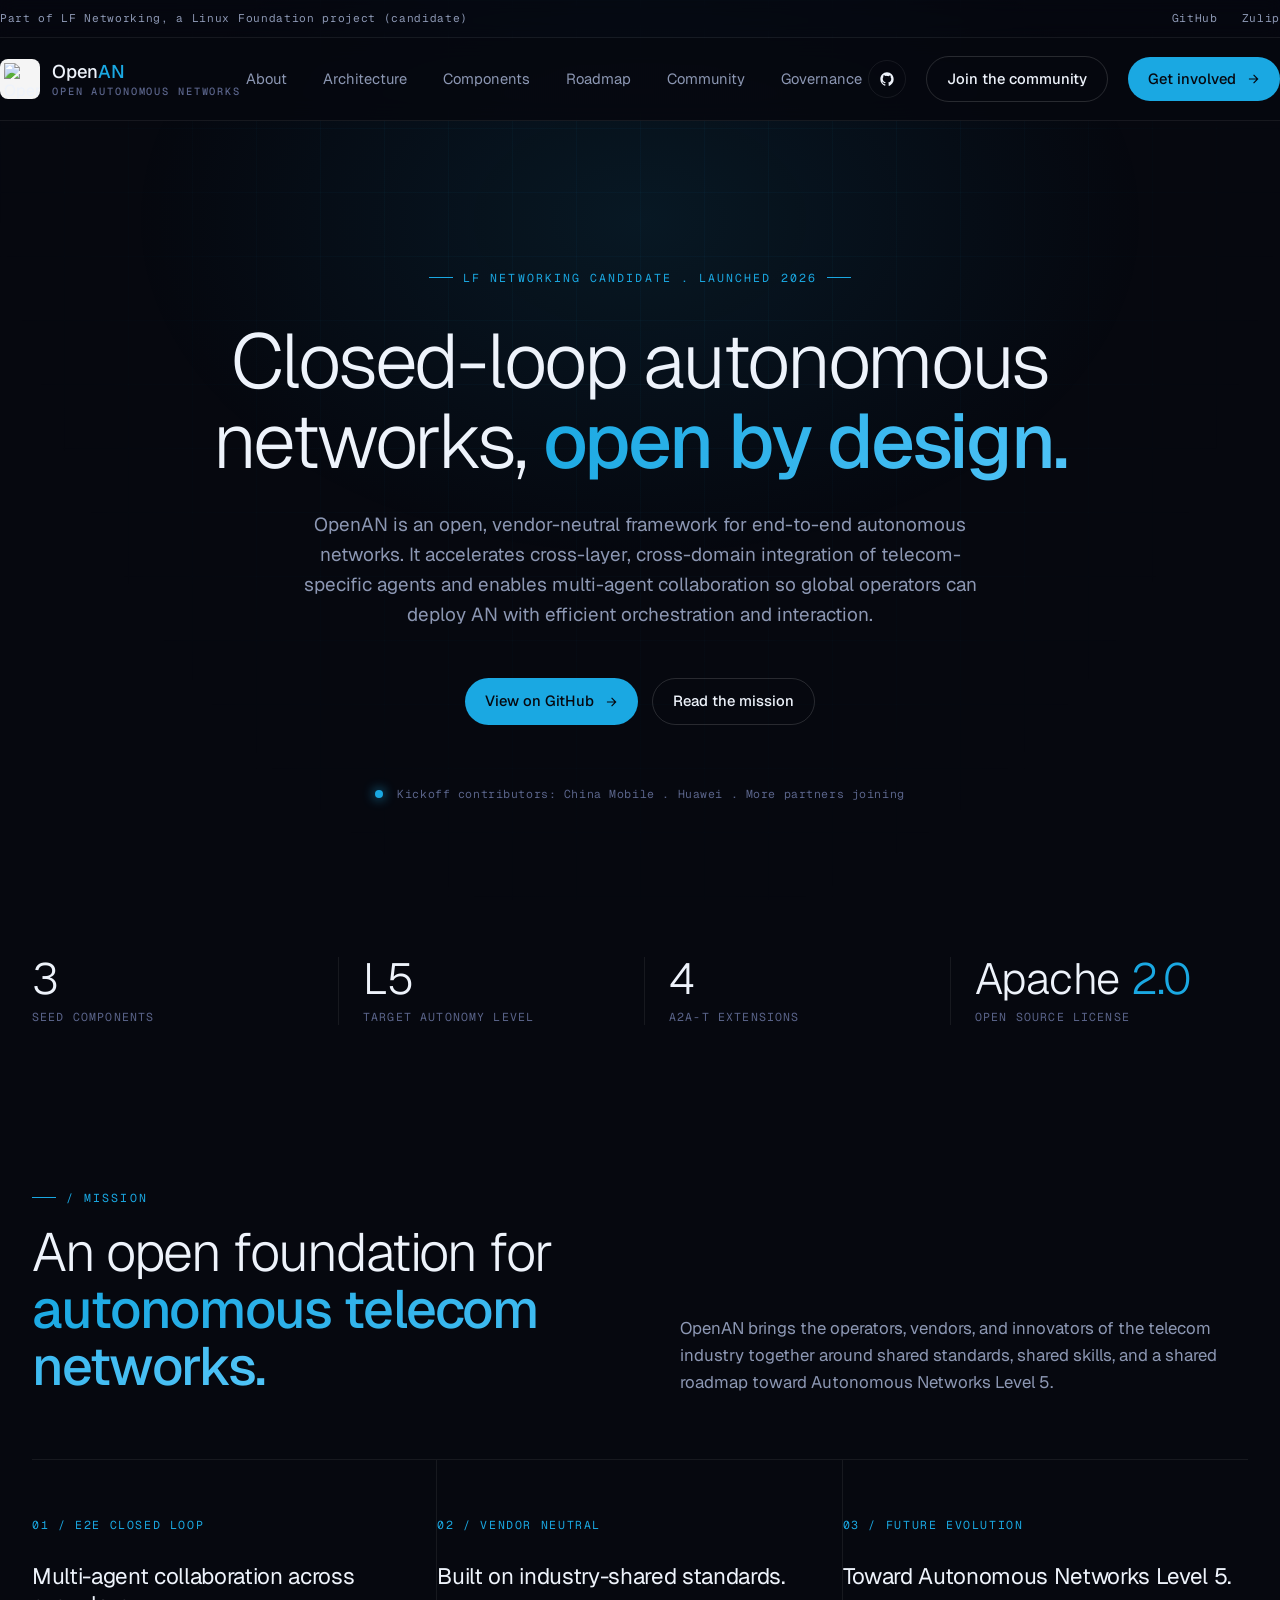
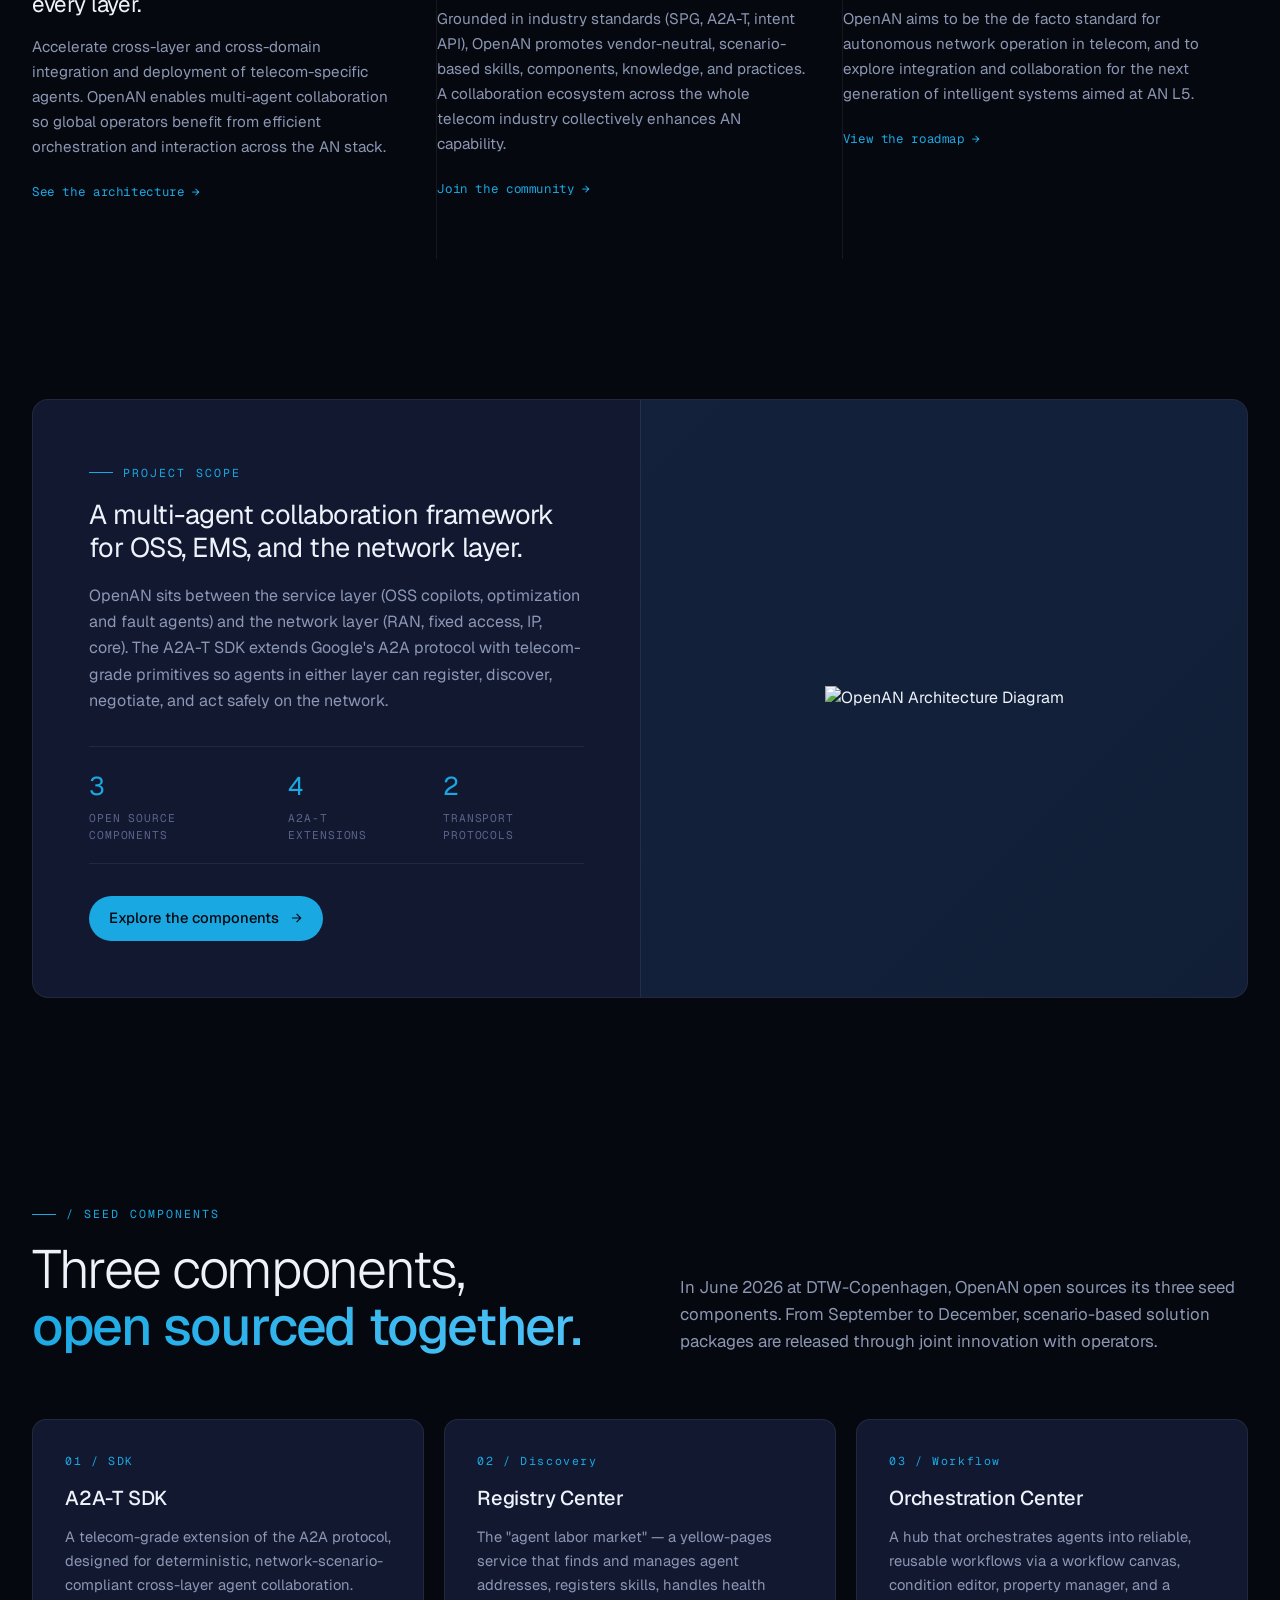
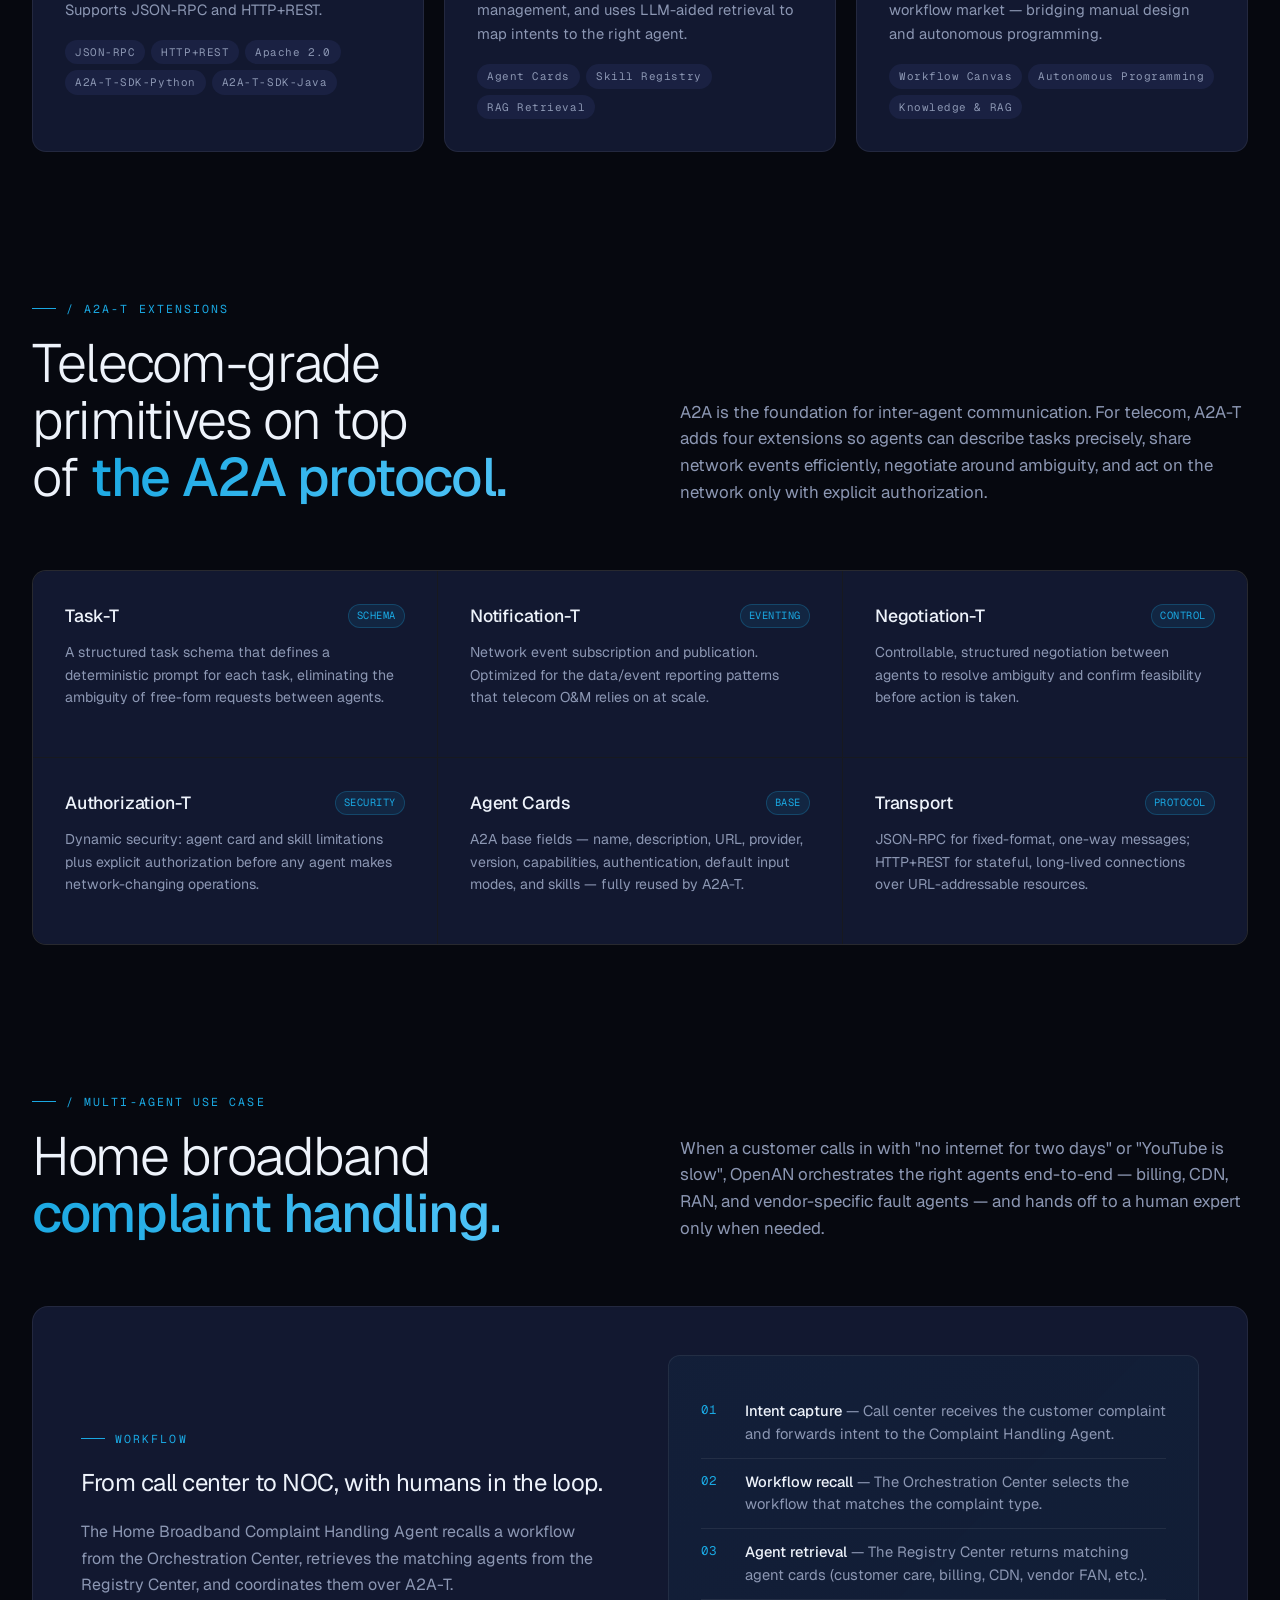
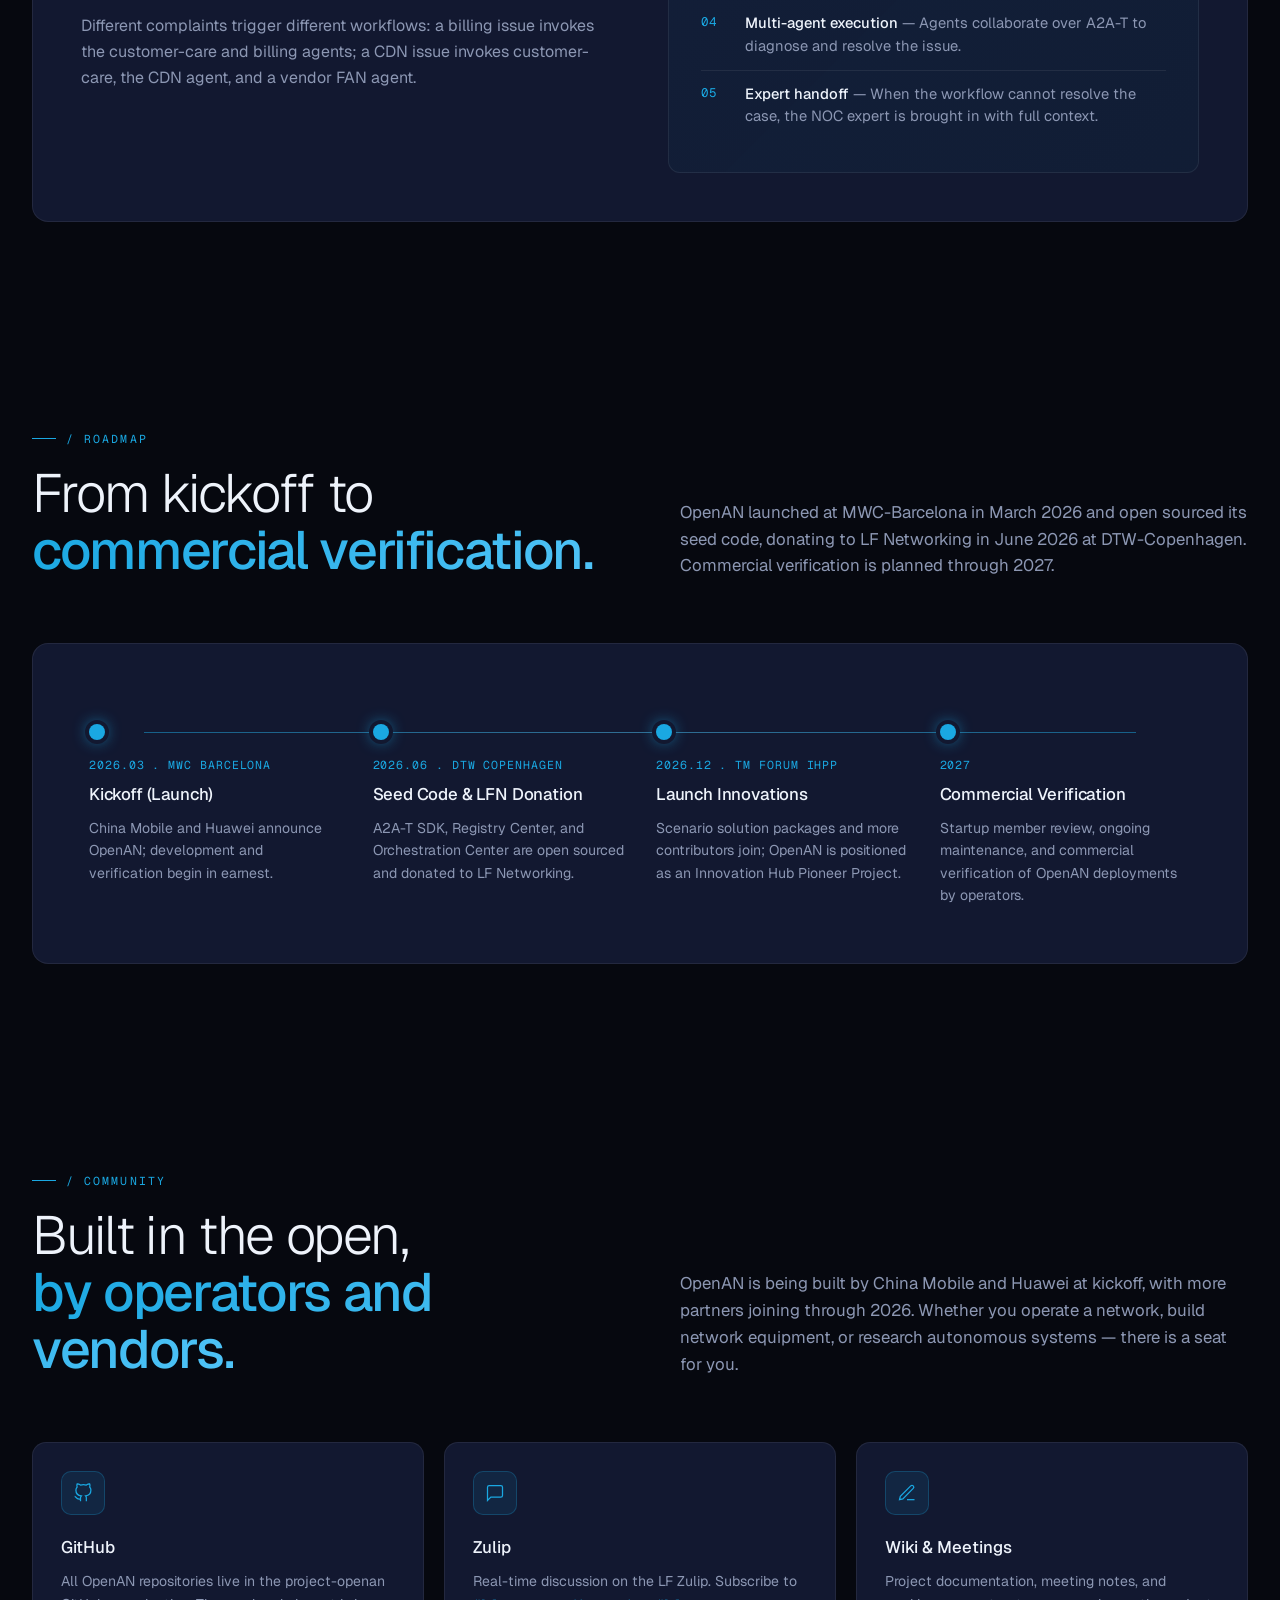
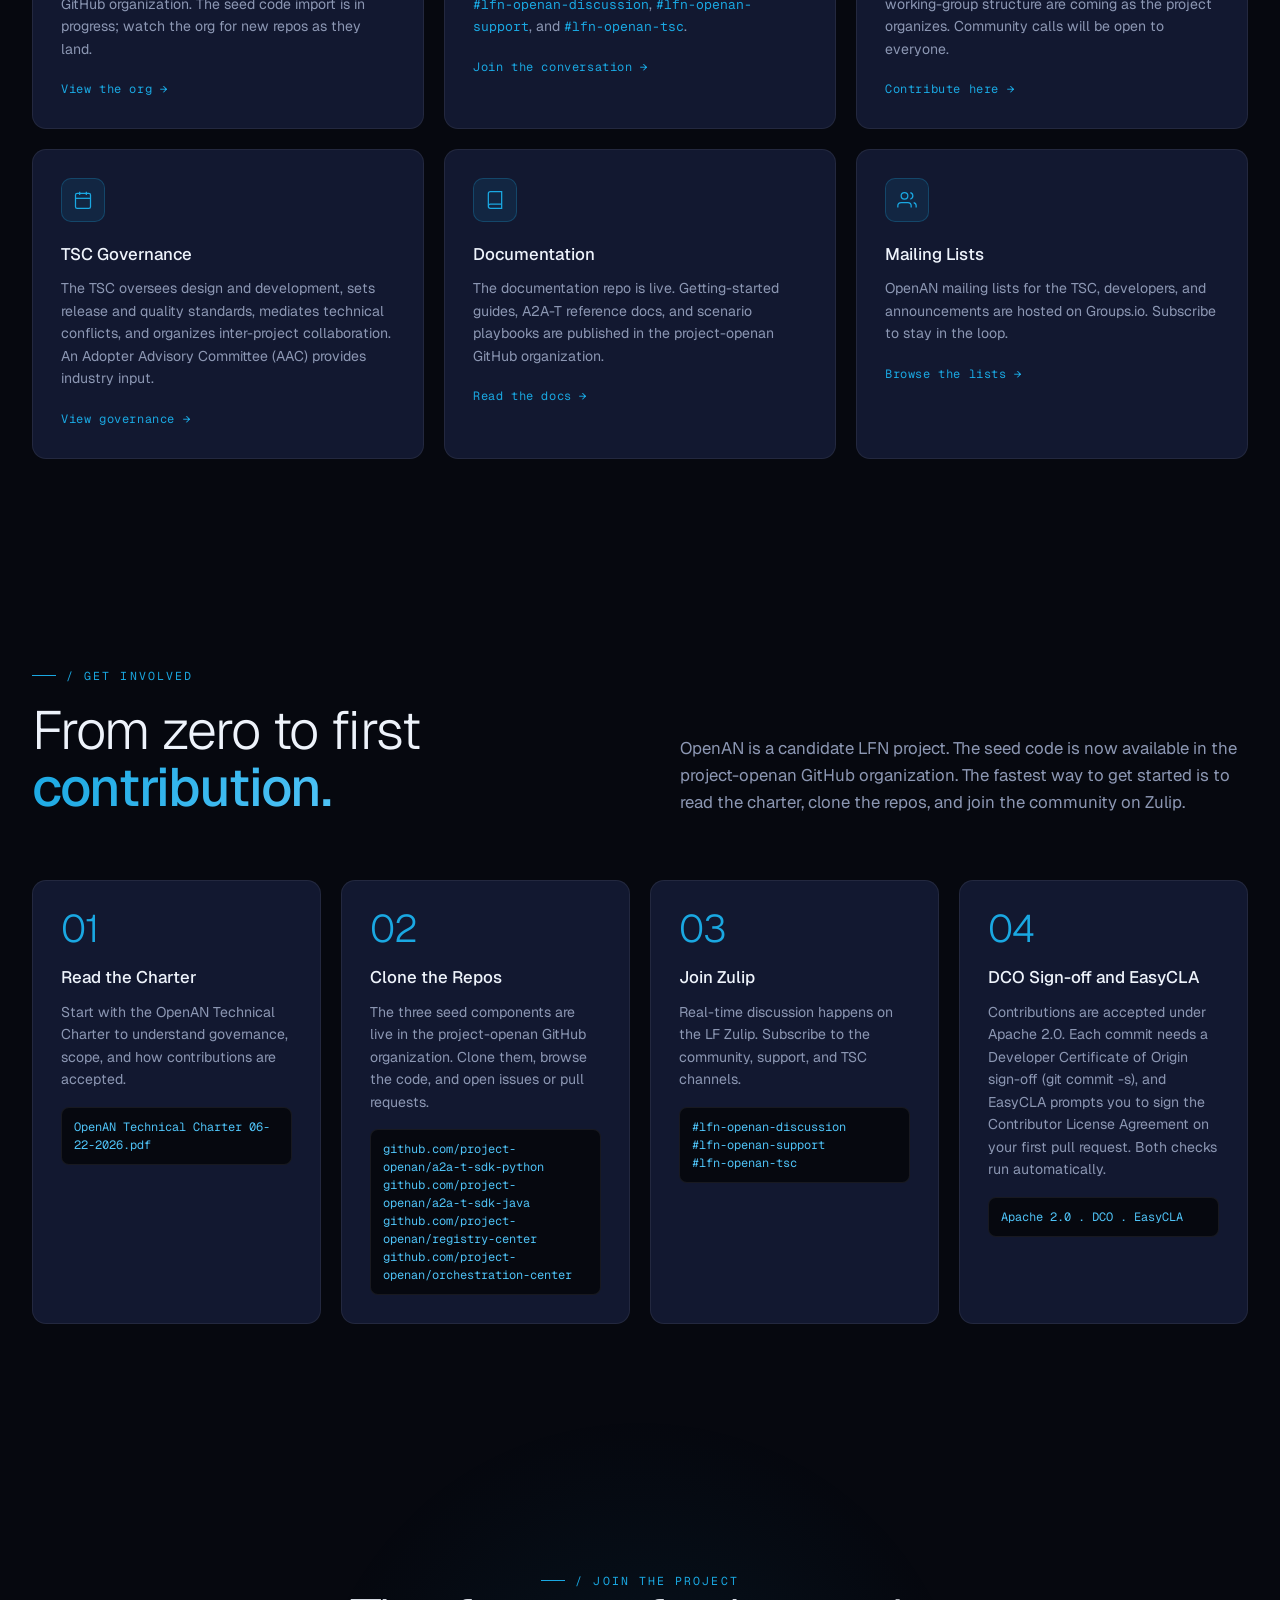
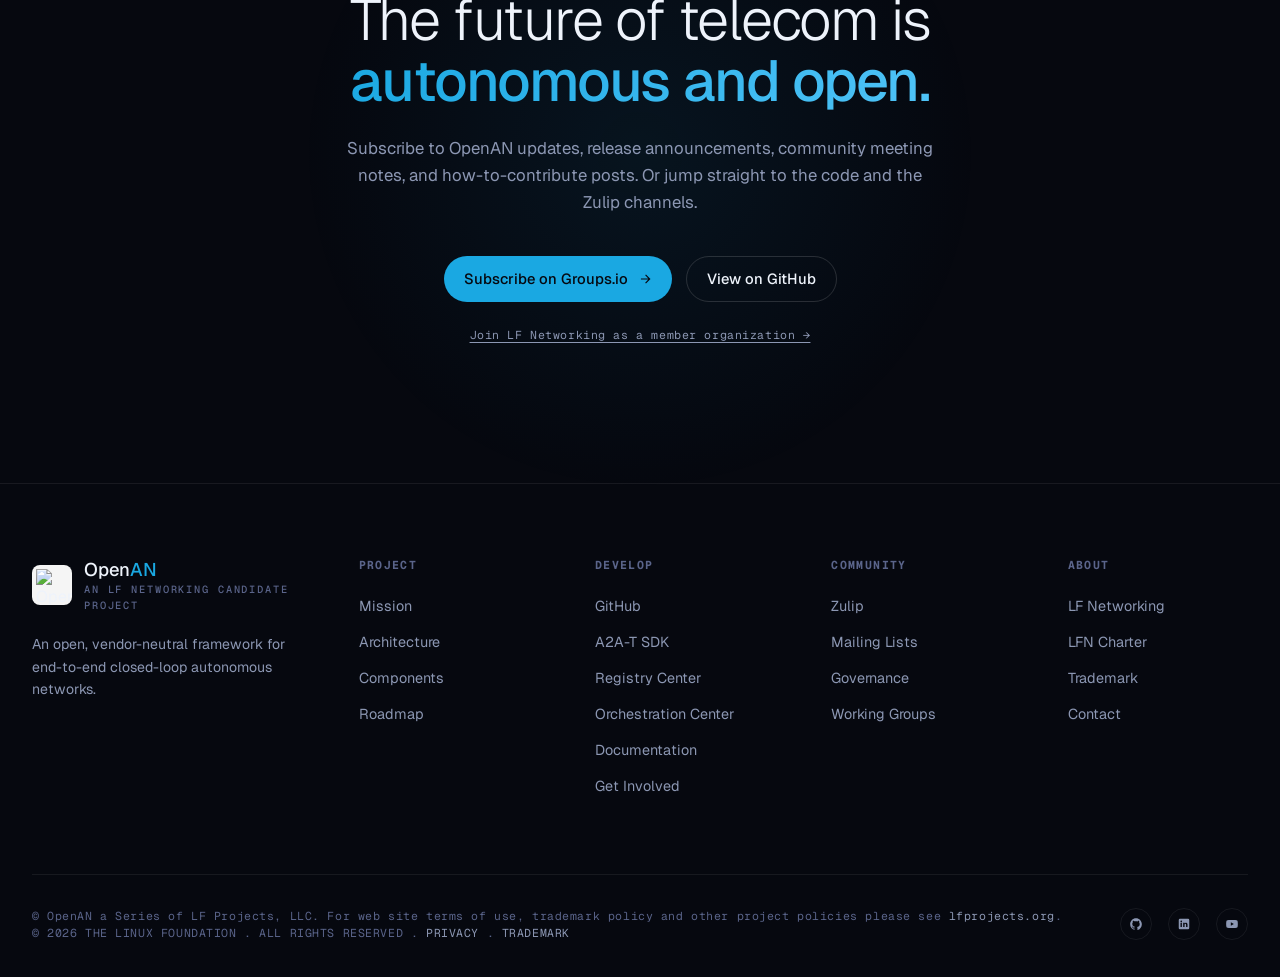
==== index.html @ b2a20d1d "Update the Governance Page to show the TSC Members. Signed-off-by: ChuanyuChen <chenchuanyu@huawei.c" ====
<!DOCTYPE html>
<html lang="en">
<head>
<meta charset="UTF-8" />
<meta name="viewport" content="width=device-width, initial-scale=1.0" />
<title>OpenAN - Open Autonomous Networks for Telecom</title>
<meta name="description" content="OpenAN is an LF Networking candidate project building an open, vendor-neutral framework for end-to-end closed-loop autonomous networks: A2A-T SDK, Registry Center, and Orchestration Center.">
<link rel="preconnect" href="https://fonts.googleapis.com">
<link rel="preconnect" href="https://fonts.gstatic.com" crossorigin>
<link href="https://fonts.googleapis.com/css2?family=Geist:wght@300;400;500;600;700&family=Geist+Mono:wght@400;500&display=swap" rel="stylesheet">
<link rel="icon" type="image/png" href="./src/images/openan-logo.png">
<style>
  :root {
    --void: #06080f;
    --bg: #0c1020;
    --surface: #121830;
    --surface-2: #1a2142;
    --border: rgba(255,255,255,0.07);
    --border-strong: rgba(255,255,255,0.14);
    --text: #eef3fb;
    --text-muted: #8c97b3;
    --text-dim: #5a648a;
    --signal: #1aa8e2;        /* OpenAN light blue */
    --signal-2: #4fc3f7;      /* sky blue */
    --signal-bright: #29b6f6;
    --deep: #1a2b8c;          /* OpenAN dark navy */
    --accent: #00bcd4;        /* cyan accent */
    --grid-line: rgba(26,168,226,0.04);

    --display: 'Geist', system-ui, -apple-system, 'Segoe UI', sans-serif;
    --sans: 'Geist', system-ui, -apple-system, 'Segoe UI', sans-serif;
    --mono: 'Geist Mono', ui-monospace, 'SF Mono', Menlo, monospace;
  }

  * { box-sizing: border-box; margin: 0; padding: 0; }
  html { scroll-behavior: smooth; }
  body {
    background: var(--void);
    color: var(--text);
    font-family: var(--sans);
    font-size: 16px;
    line-height: 1.5;
    -webkit-font-smoothing: antialiased;
    overflow-x: hidden;
  }

  /* Layered background: subtle grid + cool radial glow */
  body::before {
    content: "";
    position: fixed; inset: 0;
    background-image:
      linear-gradient(var(--grid-line) 1px, transparent 1px),
      linear-gradient(90deg, var(--grid-line) 1px, transparent 1px);
    background-size: 64px 64px;
    pointer-events: none;
    z-index: 0;
    mask-image: radial-gradient(ellipse at top, black 30%, transparent 75%);
  }
  body::after {
    content: "";
    position: fixed; top: -20%; left: 50%;
    width: 1200px; height: 800px;
    transform: translateX(-50%);
    background: radial-gradient(ellipse at center, rgba(26,168,226,0.10), transparent 60%);
    pointer-events: none;
    z-index: 0;
  }

  a { color: inherit; text-decoration: none; }
  button { font: inherit; cursor: pointer; border: none; background: none; color: inherit; }
  img, svg { display: block; max-width: 100%; }

  .container {
    max-width: 1320px;
    margin: 0 auto;
    padding: 0 32px;
    position: relative;
    z-index: 1;
  }

  section { padding: 100px 0; position: relative; z-index: 1; }

  .mono { font-family: var(--mono); font-size: 0.75rem; letter-spacing: 0.04em; }
  .kicker {
    font-family: var(--mono);
    font-size: 0.72rem;
    letter-spacing: 0.18em;
    text-transform: uppercase;
    color: var(--signal);
    display: inline-flex;
    align-items: center;
    gap: 10px;
  }
  .kicker::before {
    content: "";
    width: 24px; height: 1px;
    background: var(--signal);
  }

  .section-head {
    display: grid;
    grid-template-columns: 1fr 1fr;
    gap: 80px;
    align-items: end;
    margin-bottom: 64px;
  }
  .section-head h2 {
    font-family: var(--display);
    font-weight: 300;
    font-size: clamp(2rem, 4.2vw, 3.4rem);
    line-height: 1.06;
    letter-spacing: -0.025em;
    margin-top: 18px;
  }
  .section-head h2 em {
    font-style: normal;
    font-weight: 500;
    background: linear-gradient(120deg, var(--signal), var(--signal-2));
    -webkit-background-clip: text;
    background-clip: text;
    -webkit-text-fill-color: transparent;
  }
  .section-head p {
    color: var(--text-muted);
    font-size: 1.05rem;
    line-height: 1.6;
  }
  .section-tag { color: var(--signal); }

  /* ---------- TOP UTILITY BAR ---------- */
  .topbar {
    border-bottom: 1px solid var(--border);
    background: rgba(6,8,15,0.6);
    backdrop-filter: blur(8px);
    position: relative;
    z-index: 50;
  }
  .topbar-inner {
    display: flex;
    justify-content: space-between;
    align-items: center;
    padding: 10px 0;
    font-family: var(--mono);
    font-size: 0.7rem;
    letter-spacing: 0.06em;
    color: var(--text-dim);
  }
  .topbar a { color: var(--text-muted); }
  .topbar a:hover { color: var(--signal); }
  .topbar-right { display: flex; gap: 24px; }

  /* ---------- HEADER ---------- */
  .header {
    position: sticky;
    top: 0;
    z-index: 100;
    background: rgba(6,8,15,0.85);
    backdrop-filter: blur(12px);
    border-bottom: 1px solid var(--border);
  }
  .header-inner {
    display: flex;
    align-items: center;
    justify-content: space-between;
    padding: 18px 0;
  }
  .logo {
    display: flex;
    align-items: center;
    gap: 12px;
  }
  .logo-mark {
    width: 40px; height: 40px;
    border-radius: 8px;
    display: grid;
    place-items: center;
    position: relative;
    overflow: hidden;
    flex-shrink: 0;
    background: rgba(255,255,255,0.96);
    padding: 4px;
  }
  .logo-mark img {
    width: 100%; height: 100%;
    object-fit: contain;
  }
  .logo-text {
    font-family: var(--display);
    font-weight: 500;
    font-size: 1.15rem;
    letter-spacing: -0.01em;
  }
  .logo-text span {
    font-family: var(--mono);
    font-size: 0.65rem;
    letter-spacing: 0.18em;
    color: var(--text-dim);
    display: block;
    margin-top: -2px;
    text-transform: uppercase;
  }

  .nav {
    display: flex;
    gap: 36px;
    font-size: 0.92rem;
    font-weight: 400;
  }
  .nav a {
    color: var(--text-muted);
    transition: color 0.2s;
    position: relative;
    padding: 6px 0;
  }
  .nav a:hover { color: var(--text); }
  .nav a::after {
    content: "";
    position: absolute;
    left: 0; right: 100%; bottom: 0;
    height: 1px;
    background: var(--signal);
    transition: right 0.3s ease;
  }
  .nav a:hover::after { right: 0; }

  .header-actions { display: flex; align-items: center; gap: 20px; }
  .icon-btn {
    width: 38px; height: 38px;
    border: 1px solid var(--border);
    border-radius: 50%;
    display: grid;
    place-items: center;
    transition: all 0.2s;
  }
  .icon-btn:hover { border-color: var(--signal); color: var(--signal); }

  .btn {
    display: inline-flex;
    align-items: center;
    gap: 10px;
    padding: 11px 20px;
    border-radius: 999px;
    font-weight: 500;
    font-size: 0.92rem;
    transition: all 0.25s;
  }
  .btn-primary {
    background: var(--signal);
    color: var(--void);
  }
  .btn-primary:hover {
    background: var(--text);
    box-shadow: 0 0 0 4px rgba(26,168,226,0.18);
  }
  .btn-ghost {
    border: 1px solid var(--border-strong);
    color: var(--text);
  }
  .btn-ghost:hover { border-color: var(--signal); color: var(--signal); }

  .hamburger {
    display: none;
    width: 38px; height: 38px;
    border: 1px solid var(--border);
    border-radius: 50%;
    place-items: center;
    cursor: pointer;
    background: none;
    color: var(--text);
  }
  .hamburger:hover { border-color: var(--signal); color: var(--signal); }

  /* ---------- HERO ---------- */
  .hero {
    padding: 140px 0 120px;
    position: relative;
    text-align: center;
  }
  .hero-grid { max-width: 960px; margin: 0 auto; }
  .hero-eyebrow { margin-bottom: 36px; }
  .hero-eyebrow .kicker { justify-content: center; }
  .hero-eyebrow .kicker::before,
  .hero-eyebrow .kicker::after {
    content: "";
    width: 24px; height: 1px;
    background: var(--signal);
  }
  .hero h1 {
    font-family: var(--display);
    font-weight: 300;
    font-size: clamp(2.6rem, 6vw, 5rem);
    line-height: 1.04;
    letter-spacing: -0.03em;
    margin-bottom: 28px;
  }
  .hero h1 em {
    font-style: normal;
    font-weight: 500;
    background: linear-gradient(120deg, var(--signal), var(--signal-2));
    -webkit-background-clip: text;
    background-clip: text;
    -webkit-text-fill-color: transparent;
  }
  .hero-sub {
    font-size: 1.18rem;
    color: var(--text-muted);
    max-width: 680px;
    margin: 0 auto 48px;
    line-height: 1.6;
  }
  .hero-ctas {
    display: flex;
    gap: 14px;
    margin-bottom: 56px;
    flex-wrap: wrap;
    justify-content: center;
  }
  .hero-trust {
    display: inline-flex;
    align-items: center;
    gap: 14px;
    font-family: var(--mono);
    font-size: 0.72rem;
    color: var(--text-dim);
    letter-spacing: 0.05em;
  }
  .hero-trust .dot {
    width: 8px; height: 8px;
    border-radius: 50%;
    background: var(--signal);
    box-shadow: 0 0 12px var(--signal);
  }

  /* ---------- STATS ---------- */
  .stats-grid {
    display: grid;
    grid-template-columns: repeat(4, 1fr);
    gap: 8px;
  }
  .stat {
    padding: 0 24px;
    border-left: 1px solid var(--border);
  }
  .stat:first-child { border-left: none; padding-left: 0; }
  .stat-num {
    font-family: var(--display);
    font-weight: 300;
    font-size: clamp(2.2rem, 3.4vw, 3rem);
    line-height: 1;
    margin-bottom: 8px;
    color: var(--text);
    letter-spacing: -0.02em;
  }
  .stat-num span { color: var(--signal); margin-left: 2px; }
  .stat-label {
    font-family: var(--mono);
    font-size: 0.72rem;
    color: var(--text-dim);
    text-transform: uppercase;
    letter-spacing: 0.1em;
  }

  /* ---------- CAPABILITIES ---------- */
  .cap-grid {
    display: grid;
    grid-template-columns: repeat(3, 1fr);
    border-top: 1px solid var(--border);
  }
  .pillar {
    padding: 56px 36px 56px 0;
    border-right: 1px solid var(--border);
  }
  .pillar:last-child { border-right: none; padding-right: 0; }
  .pillar-num {
    font-family: var(--mono);
    font-size: 0.72rem;
    color: var(--signal);
    letter-spacing: 0.14em;
    text-transform: uppercase;
    display: block;
    margin-bottom: 28px;
  }
  .pillar h3 {
    font-family: var(--display);
    font-weight: 400;
    font-size: 1.4rem;
    line-height: 1.25;
    letter-spacing: -0.015em;
    margin-bottom: 16px;
  }
  .pillar p {
    color: var(--text-muted);
    font-size: 0.95rem;
    line-height: 1.65;
    margin-bottom: 20px;
  }
  .pillar-link {
    color: var(--signal);
    font-family: var(--mono);
    font-size: 0.78rem;
    letter-spacing: 0.05em;
    transition: opacity 0.2s;
  }
  .pillar-link:hover { opacity: 0.8; }

  /* ---------- ARCHITECTURE CARD ---------- */
  .architecture-card {
    display: grid;
    grid-template-columns: 1fr 1fr;
    background: var(--surface);
    border: 1px solid var(--border);
    border-radius: 16px;
    overflow: hidden;
  }
  .arch-content { padding: 56px; }
  .arch-content h3 {
    font-family: var(--display);
    font-weight: 400;
    font-size: 1.7rem;
    line-height: 1.2;
    letter-spacing: -0.02em;
    margin: 18px 0 18px;
  }
  .arch-content p {
    color: var(--text-muted);
    line-height: 1.65;
    margin-bottom: 32px;
  }
  .arch-meta {
    display: flex;
    gap: 36px;
    margin-bottom: 32px;
    padding: 20px 0;
    border-top: 1px solid var(--border);
    border-bottom: 1px solid var(--border);
  }
  .arch-meta div { display: flex; flex-direction: column; gap: 4px; }
  .arch-meta strong {
    font-family: var(--display);
    font-weight: 400;
    font-size: 1.6rem;
    color: var(--signal);
  }
  .arch-meta span {
    font-family: var(--mono);
    font-size: 0.7rem;
    color: var(--text-dim);
    text-transform: uppercase;
    letter-spacing: 0.08em;
  }
  .arch-visual {
    background: linear-gradient(135deg, rgba(26,168,226,0.06), rgba(0,188,212,0.04));
    border-left: 1px solid var(--border);
    display: grid;
    place-items: center;
    min-height: 480px;
  }

  /* ---------- COMPONENT CARDS ---------- */
  .components-grid {
    display: grid;
    grid-template-columns: repeat(3, 1fr);
    gap: 20px;
  }
  .component-card {
    background: var(--surface);
    border: 1px solid var(--border);
    border-radius: 14px;
    padding: 32px;
    transition: all 0.25s;
  }
  .component-card:hover {
    border-color: var(--signal);
    transform: translateY(-2px);
    box-shadow: 0 12px 32px -16px rgba(26,168,226,0.4);
  }
  .component-num {
    font-family: var(--mono);
    font-size: 0.72rem;
    color: var(--signal);
    letter-spacing: 0.14em;
    margin-bottom: 14px;
    display: block;
  }
  .component-card h4 {
    font-family: var(--display);
    font-weight: 500;
    font-size: 1.25rem;
    margin-bottom: 12px;
    letter-spacing: -0.01em;
  }
  .component-card .desc {
    color: var(--text-muted);
    font-size: 0.92rem;
    line-height: 1.65;
    margin-bottom: 18px;
  }
  .component-card .tags {
    display: flex;
    flex-wrap: wrap;
    gap: 6px;
  }
  .component-card .tags span {
    font-family: var(--mono);
    font-size: 0.68rem;
    color: var(--text-muted);
    background: var(--surface-2);
    padding: 4px 10px;
    border-radius: 999px;
    letter-spacing: 0.05em;
  }

  /* ---------- EXTENSIONS / PROJECT CARDS ---------- */
  .projects-grid {
    display: grid;
    grid-template-columns: repeat(3, 1fr);
    gap: 1px;
    background: var(--border);
    border: 1px solid var(--border);
    border-radius: 14px;
    overflow: hidden;
  }
  .project-card {
    background: var(--surface);
    padding: 32px;
    transition: background 0.25s;
  }
  .project-card:hover { background: var(--surface-2); }
  .project-card h4 {
    font-family: var(--display);
    font-weight: 500;
    font-size: 1.1rem;
    margin-bottom: 12px;
    letter-spacing: -0.01em;
    display: flex;
    justify-content: space-between;
    align-items: center;
    gap: 12px;
  }
  .project-card h4 .tag {
    font-family: var(--mono);
    font-size: 0.65rem;
    color: var(--signal);
    background: rgba(26,168,226,0.1);
    border: 1px solid rgba(26,168,226,0.25);
    padding: 3px 8px;
    border-radius: 999px;
    letter-spacing: 0.05em;
    text-transform: uppercase;
    font-weight: 400;
  }
  .project-card .desc {
    color: var(--text-muted);
    font-size: 0.88rem;
    line-height: 1.6;
    margin-bottom: 16px;
  }
  .proj-link {
    color: var(--signal);
    font-family: var(--mono);
    font-size: 0.75rem;
    letter-spacing: 0.05em;
  }

  /* ---------- USE CASE ---------- */
  .usecase-card {
    background: var(--surface);
    border: 1px solid var(--border);
    border-radius: 16px;
    padding: 48px;
    display: grid;
    grid-template-columns: 1fr 1fr;
    gap: 56px;
    align-items: center;
  }
  .usecase-card h3 {
    font-family: var(--display);
    font-weight: 400;
    font-size: 1.5rem;
    margin: 18px 0;
    letter-spacing: -0.02em;
  }
  .usecase-card p {
    color: var(--text-muted);
    line-height: 1.65;
    margin-bottom: 14px;
  }
  .usecase-flow {
    background: linear-gradient(135deg, rgba(26,168,226,0.05), rgba(0,188,212,0.03));
    border: 1px solid var(--border);
    border-radius: 12px;
    padding: 32px;
  }
  .usecase-flow ol {
    list-style: none;
    counter-reset: flow;
  }
  .usecase-flow li {
    counter-increment: flow;
    padding: 12px 0 12px 44px;
    border-top: 1px solid var(--border);
    position: relative;
    color: var(--text-muted);
    font-size: 0.92rem;
    line-height: 1.55;
  }
  .usecase-flow li:first-child { border-top: none; }
  .usecase-flow li::before {
    content: counter(flow, decimal-leading-zero);
    position: absolute;
    left: 0; top: 12px;
    font-family: var(--mono);
    font-size: 0.78rem;
    color: var(--signal);
    letter-spacing: 0.05em;
  }
  .usecase-flow li strong { color: var(--text); font-weight: 500; }

  /* ---------- ROADMAP ---------- */
  .roadmap-card {
    background: var(--surface);
    border: 1px solid var(--border);
    border-radius: 16px;
    padding: 56px;
  }
  .roadmap-grid {
    display: grid;
    grid-template-columns: repeat(4, 1fr);
    gap: 32px;
    position: relative;
  }
  .roadmap-grid::before {
    content: "";
    position: absolute;
    top: 32px; left: 5%; right: 5%;
    height: 1px;
    background: linear-gradient(90deg, var(--signal), var(--signal-2), var(--signal));
    opacity: 0.5;
  }
  .milestone { position: relative; padding-top: 56px; text-align: left; }
  .milestone::before {
    content: "";
    position: absolute;
    top: 24px; left: 0;
    width: 16px; height: 16px;
    border-radius: 50%;
    background: var(--signal);
    box-shadow: 0 0 0 4px var(--surface), 0 0 16px var(--signal);
  }
  .milestone .when {
    font-family: var(--mono);
    font-size: 0.72rem;
    color: var(--signal);
    letter-spacing: 0.08em;
    text-transform: uppercase;
    margin-bottom: 8px;
    display: block;
  }
  .milestone h4 {
    font-family: var(--display);
    font-weight: 500;
    font-size: 1.05rem;
    margin-bottom: 10px;
    letter-spacing: -0.01em;
  }
  .milestone p {
    color: var(--text-muted);
    font-size: 0.88rem;
    line-height: 1.6;
  }

  /* ---------- GET STARTED ---------- */
  .steps-grid {
    display: grid;
    grid-template-columns: repeat(4, 1fr);
    gap: 20px;
  }
  .step-card {
    background: var(--surface);
    border: 1px solid var(--border);
    border-radius: 14px;
    padding: 28px;
  }
  .step-num {
    font-family: var(--display);
    font-weight: 300;
    font-size: 2.4rem;
    color: var(--signal);
    margin-bottom: 18px;
    line-height: 1;
    letter-spacing: -0.02em;
  }
  .step-card h4 {
    font-family: var(--display);
    font-weight: 500;
    font-size: 1.05rem;
    margin-bottom: 10px;
  }
  .step-card p {
    color: var(--text-muted);
    font-size: 0.88rem;
    line-height: 1.6;
    margin-bottom: 16px;
  }
  .step-card code {
    display: block;
    font-family: var(--mono);
    font-size: 0.75rem;
    color: var(--signal-2);
    background: var(--void);
    border: 1px solid var(--border);
    border-radius: 8px;
    padding: 10px 12px;
    overflow-wrap: anywhere;
    line-height: 1.5;
  }

  /* ---------- COMMUNITY ---------- */
  .community-grid {
    display: grid;
    grid-template-columns: repeat(3, 1fr);
    gap: 20px;
  }
  .comm-card {
    background: var(--surface);
    border: 1px solid var(--border);
    border-radius: 14px;
    padding: 28px;
    transition: all 0.25s;
    display: block;
  }
  .comm-card:hover {
    border-color: var(--signal);
    transform: translateY(-2px);
  }
  .comm-icon {
    width: 44px; height: 44px;
    border-radius: 10px;
    background: rgba(26,168,226,0.1);
    border: 1px solid rgba(26,168,226,0.25);
    color: var(--signal);
    display: grid;
    place-items: center;
    margin-bottom: 20px;
  }
  .comm-card h4 {
    font-family: var(--display);
    font-weight: 500;
    font-size: 1.05rem;
    margin-bottom: 10px;
  }
  .comm-card p {
    color: var(--text-muted);
    font-size: 0.88rem;
    line-height: 1.6;
    margin-bottom: 16px;
  }
  .comm-link {
    color: var(--signal);
    font-family: var(--mono);
    font-size: 0.75rem;
    letter-spacing: 0.05em;
  }

  /* ---------- JOIN CTA ---------- */
  .join-cta {
    padding: 140px 0;
    text-align: center;
    position: relative;
  }
  .join-cta::before {
    content: "";
    position: absolute;
    top: 50%; left: 50%;
    transform: translate(-50%, -50%);
    width: 800px; height: 800px;
    background: radial-gradient(circle, rgba(26,168,226,0.08), transparent 60%);
    pointer-events: none;
  }
  .join-cta .container { max-width: 880px; }
  .join-cta h2 {
    font-family: var(--display);
    font-weight: 300;
    font-size: clamp(2.2rem, 5vw, 3.6rem);
    line-height: 1.06;
    letter-spacing: -0.025em;
    margin-bottom: 24px;
  }
  .join-cta h2 em {
    font-style: normal;
    font-weight: 500;
    background: linear-gradient(120deg, var(--signal), var(--signal-2));
    -webkit-background-clip: text;
    background-clip: text;
    -webkit-text-fill-color: transparent;
  }
  .join-cta p {
    color: var(--text-muted);
    font-size: 1.05rem;
    margin-bottom: 40px;
    max-width: 600px;
    margin-left: auto;
    margin-right: auto;
    line-height: 1.6;
  }
  .newsletter-form {
    display: flex;
    gap: 8px;
    background: var(--surface);
    border: 1px solid var(--border-strong);
    border-radius: 999px;
    padding: 6px;
    max-width: 480px;
    margin: 0 auto 24px;
    transition: border-color 0.3s;
  }
  .newsletter-form:focus-within {
    border-color: var(--signal);
    box-shadow: 0 0 0 4px rgba(26,168,226,0.12);
  }
  .newsletter-form input {
    flex: 1;
    background: transparent;
    border: none;
    color: var(--text);
    padding: 12px 20px;
    font-family: var(--sans);
    font-size: 0.95rem;
    outline: none;
  }
  .newsletter-form input::placeholder { color: var(--text-dim); }
  .newsletter-form button {
    padding: 12px 24px;
    background: var(--signal);
    color: var(--void);
    border-radius: 999px;
    font-weight: 500;
    font-size: 0.9rem;
    transition: background 0.2s;
  }
  .newsletter-form button:hover { background: var(--text); }
  .join-cta .small {
    font-family: var(--mono);
    font-size: 0.72rem;
    color: var(--text-dim);
    letter-spacing: 0.05em;
  }

  /* ---------- FOOTER ---------- */
  .footer {
    border-top: 1px solid var(--border);
    padding: 72px 0 36px;
    background: var(--void);
  }
  .footer-grid {
    display: grid;
    grid-template-columns: 1.5fr 1fr 1fr 1fr 1fr;
    gap: 56px;
    margin-bottom: 64px;
  }
  .footer-brand p {
    color: var(--text-muted);
    font-size: 0.88rem;
    line-height: 1.6;
    margin-top: 20px;
    max-width: 320px;
  }
  .footer-col h5 {
    font-family: var(--mono);
    font-size: 0.72rem;
    color: var(--text-dim);
    text-transform: uppercase;
    letter-spacing: 0.12em;
    margin-bottom: 20px;
  }
  .footer-col ul { list-style: none; }
  .footer-col li { margin-bottom: 12px; }
  .footer-col a {
    color: var(--text-muted);
    font-size: 0.9rem;
    transition: color 0.2s;
  }
  .footer-col a:hover { color: var(--signal); }
  .footer-bottom {
    border-top: 1px solid var(--border);
    padding-top: 32px;
    display: flex;
    justify-content: space-between;
    align-items: center;
    font-family: var(--mono);
    font-size: 0.72rem;
    color: var(--text-dim);
    letter-spacing: 0.05em;
  }
  .footer-social { display: flex; gap: 16px; }
  .footer-social a {
    width: 32px; height: 32px;
    border: 1px solid var(--border);
    border-radius: 50%;
    display: grid;
    place-items: center;
    color: var(--text-muted);
    transition: all 0.2s;
  }
  .footer-social a:hover {
    border-color: var(--signal);
    color: var(--signal);
  }

  /* ---------- RESPONSIVE ---------- */
  @media (max-width: 1024px) {
    .nav { display: none; }
    .hamburger { display: grid; }
    .hero { padding: 100px 0 100px; }
    .stats-grid { grid-template-columns: repeat(2, 1fr); gap: 32px; }
    .cap-grid { grid-template-columns: 1fr; }
    .pillar { border-right: none; border-bottom: 1px solid var(--border); padding: 36px 0 !important; }
    .pillar:last-child { border-bottom: none; }
    .pillar-num { margin-bottom: 24px; }
    .architecture-card { grid-template-columns: 1fr; }
    .arch-content { padding: 40px; }
    .arch-visual { border-left: none; border-top: 1px solid var(--border); min-height: 360px; padding: 32px; }
    .components-grid { grid-template-columns: 1fr; }
    .projects-grid { grid-template-columns: repeat(2, 1fr); }
    .usecase-card { grid-template-columns: 1fr; gap: 32px; padding: 36px; }
    .roadmap-card { padding: 36px; }
    .roadmap-grid { grid-template-columns: 1fr 1fr; gap: 32px 24px; }
    .roadmap-grid::before { display: none; }
    .steps-grid { grid-template-columns: repeat(2, 1fr); }
    .community-grid { grid-template-columns: repeat(2, 1fr); }
    .tsc-grid { grid-template-columns: 1fr; }
    .footer-grid { grid-template-columns: repeat(2, 1fr); gap: 40px; }
    .section-head { grid-template-columns: 1fr; gap: 24px; align-items: start; margin-bottom: 48px; }
  }
  @media (max-width: 640px) {
    .container { padding: 0 20px; }
    section { padding: 72px 0; }
    .stats-grid { grid-template-columns: 1fr 1fr; }
    .stat { border-left: none; padding-left: 0; }
    .projects-grid { grid-template-columns: 1fr; }
    .community-grid { grid-template-columns: 1fr; }
    .steps-grid { grid-template-columns: 1fr; }
    .roadmap-grid { grid-template-columns: 1fr; }
    .footer-grid { grid-template-columns: 1fr; }
    .topbar-right { display: none; }
    .header-actions .btn-ghost { display: none; }
    .newsletter-form { flex-direction: column; border-radius: 16px; padding: 8px; }
    .newsletter-form button { border-radius: 12px; }
    .arch-meta { flex-direction: column; gap: 16px; }
  }

  @media (prefers-reduced-motion: reduce) {
    *, *::before, *::after { animation: none !important; transition-duration: 0.01ms !important; }
  }
</style>
</head>
<body>

<!-- TOP UTILITY BAR -->
<div class="topbar">
  <div class="container topbar-inner">
    <a href="https://lfnetworking.org">Part of LF Networking, a Linux Foundation project (candidate)</a>
    <div class="topbar-right">
      <a href="https://github.com/project-openan">GitHub</a>
      <a href="https://linuxfoundation.zulipchat.com">Zulip</a>
    </div>
  </div>
</div>

<!-- HEADER -->
<header class="header">
  <div class="container header-inner">
    <a class="logo" href="#">
      <div class="logo-mark">
        <img src="./src/images/openan-logo.png" alt="OpenAN logo">
      </div>
      <div class="logo-text">
        Open<b style="color: var(--signal); font-weight: 500;">AN</b>
        <span>Open Autonomous Networks</span>
      </div>
    </a>

    <nav class="nav">
      <a href="#about">About</a>
      <a href="#architecture">Architecture</a>
      <a href="#components">Components</a>
      <a href="#roadmap">Roadmap</a>
      <a href="#community">Community</a>
      <a href="./governance.html">Governance</a>
    </nav>

    <div class="header-actions">
      <a href="https://github.com/project-openan" class="icon-btn" aria-label="GitHub">
        <svg width="16" height="16" viewBox="0 0 24 24" fill="currentColor"><path d="M12 2C6.48 2 2 6.59 2 12.25c0 4.53 2.87 8.37 6.84 9.73.5.09.68-.22.68-.5 0-.24-.01-.88-.01-1.73-2.78.62-3.37-1.37-3.37-1.37-.45-1.18-1.11-1.49-1.11-1.49-.91-.64.07-.62.07-.62 1 .07 1.53 1.05 1.53 1.05.89 1.57 2.34 1.11 2.91.85.09-.66.35-1.11.63-1.37-2.22-.26-4.55-1.13-4.55-5.05 0-1.12.39-2.03 1.03-2.74-.1-.26-.45-1.3.1-2.7 0 0 .84-.27 2.75 1.05A9.5 9.5 0 0 1 12 7.36c.85.01 1.71.12 2.51.34 1.91-1.32 2.75-1.05 2.75-1.05.55 1.4.2 2.44.1 2.7.64.71 1.03 1.62 1.03 2.74 0 3.93-2.34 4.79-4.57 5.04.36.32.68.94.68 1.9 0 1.37-.01 2.48-.01 2.81 0 .27.18.59.69.49C19.14 20.61 22 16.78 22 12.25 22 6.59 17.52 2 12 2z"/></svg>
      </a>
      <a href="#community" class="btn btn-ghost">Join the community</a>
      <a href="#get-involved" class="btn btn-primary">
        Get involved
        <svg width="14" height="14" viewBox="0 0 24 24" fill="none" stroke="currentColor" stroke-width="2"><path d="M5 12h14M13 5l7 7-7 7"/></svg>
      </a>
      <button class="hamburger" aria-label="Menu">
        <svg width="18" height="18" viewBox="0 0 24 24" fill="none" stroke="currentColor" stroke-width="2"><path d="M4 6h16M4 12h16M4 18h16"/></svg>
      </button>
    </div>
  </div>
</header>

<!-- HERO -->
<section class="hero">
  <div class="container hero-grid">
    <div>
      <div class="hero-eyebrow">
        <span class="kicker">LF Networking Candidate . Launched 2026</span>
      </div>
      <h1>Closed-loop autonomous networks, <em>open by design.</em></h1>
      <p class="hero-sub">
        OpenAN is an open, vendor-neutral framework for end-to-end autonomous networks. It accelerates cross-layer, cross-domain integration of telecom-specific agents and enables multi-agent collaboration so global operators can deploy AN with efficient orchestration and interaction.
      </p>
      <div class="hero-ctas">
        <a href="https://github.com/project-openan" class="btn btn-primary">
          View on GitHub
          <svg width="14" height="14" viewBox="0 0 24 24" fill="none" stroke="currentColor" stroke-width="2"><path d="M5 12h14M13 5l7 7-7 7"/></svg>
        </a>
        <a href="#about" class="btn btn-ghost">Read the mission</a>
      </div>
      <div class="hero-trust">
        <span class="dot"></span>
        Kickoff contributors: China Mobile . Huawei . More partners joining
      </div>
    </div>
  </div>
</section>

<!-- STATS -->
<section class="stats" style="padding: 32px 0 56px;">
  <div class="container">
    <div class="stats-grid">
      <div class="stat">
        <div class="stat-num">3</div>
        <div class="stat-label">Seed Components</div>
      </div>
      <div class="stat">
        <div class="stat-num">L5</div>
        <div class="stat-label">Target Autonomy Level</div>
      </div>
      <div class="stat">
        <div class="stat-num">4</div>
        <div class="stat-label">A2A-T Extensions</div>
      </div>
      <div class="stat">
        <div class="stat-num">Apache<span> 2.0</span></div>
        <div class="stat-label">Open Source License</div>
      </div>
    </div>
  </div>
</section>

<!-- MISSION / CAPABILITIES -->
<section id="about">
  <div class="container">
    <div class="section-head">
      <div>
        <span class="kicker section-tag">/ Mission</span>
        <h2>An open foundation for <em>autonomous telecom networks.</em></h2>
      </div>
      <p>OpenAN brings the operators, vendors, and innovators of the telecom industry together around shared standards, shared skills, and a shared roadmap toward Autonomous Networks Level 5.</p>
    </div>

    <div class="cap-grid">
      <div class="pillar">
        <span class="pillar-num">01 / E2E Closed Loop</span>
        <h3>Multi-agent collaboration across every layer.</h3>
        <p>Accelerate cross-layer and cross-domain integration and deployment of telecom-specific agents. OpenAN enables multi-agent collaboration so global operators benefit from efficient orchestration and interaction across the AN stack.</p>
        <a href="#architecture" class="pillar-link">See the architecture &#8594;</a>
      </div>
      <div class="pillar">
        <span class="pillar-num">02 / Vendor Neutral</span>
        <h3>Built on industry-shared standards.</h3>
        <p>Grounded in industry standards (SPG, A2A-T, intent API), OpenAN promotes vendor-neutral, scenario-based skills, components, knowledge, and practices. A collaboration ecosystem across the whole telecom industry collectively enhances AN capability.</p>
        <a href="#community" class="pillar-link">Join the community &#8594;</a>
      </div>
      <div class="pillar">
        <span class="pillar-num">03 / Future Evolution</span>
        <h3>Toward Autonomous Networks Level 5.</h3>
        <p>OpenAN aims to be the de facto standard for autonomous network operation in telecom, and to explore integration and collaboration for the next generation of intelligent systems aimed at AN L5.</p>
        <a href="#roadmap" class="pillar-link">View the roadmap &#8594;</a>
      </div>
    </div>
  </div>
</section>

<!-- ARCHITECTURE -->
<section id="architecture" style="padding-top: 40px;">
  <div class="container">
    <div class="architecture-card">
      <div class="arch-content">
        <span class="kicker">Project Scope</span>
        <h3>A multi-agent collaboration framework for OSS, EMS, and the network layer.</h3>
        <p>OpenAN sits between the service layer (OSS copilots, optimization and fault agents) and the network layer (RAN, fixed access, IP, core). The A2A-T SDK extends Google's A2A protocol with telecom-grade primitives so agents in either layer can register, discover, negotiate, and act safely on the network.</p>

        <div class="arch-meta">
          <div>
            <strong>3</strong>
            <span>Open source components</span>
          </div>
          <div>
            <strong>4</strong>
            <span>A2A-T extensions</span>
          </div>
          <div>
            <strong>2</strong>
            <span>Transport protocols</span>
          </div>
        </div>

        <a href="#components" class="btn btn-primary">
          Explore the components
          <svg width="14" height="14" viewBox="0 0 24 24" fill="none" stroke="currentColor" stroke-width="2"><path d="M5 12h14M13 5l7 7-7 7"/></svg>
        </a>
      </div>

      <div class="arch-visual">
        <img src="src/images/openan-arch.png" alt="OpenAN Architecture Diagram" style="max-width:100%;height:auto;">
      </div>
    </div>
  </div>
</section>

<!-- COMPONENTS -->
<section id="components">
  <div class="container">
    <div class="section-head">
      <div>
        <span class="kicker section-tag">/ Seed Components</span>
        <h2>Three components,<br/><em>open sourced together.</em></h2>
      </div>
      <p>In June 2026 at DTW-Copenhagen, OpenAN open sources its three seed components. From September to December, scenario-based solution packages are released through joint innovation with operators.</p>
    </div>

    <div class="components-grid">
      <div class="component-card">
        <span class="component-num">01 / SDK</span>
        <h4>A2A-T SDK</h4>
        <p class="desc">A telecom-grade extension of the A2A protocol, designed for deterministic, network-scenario-compliant cross-layer agent collaboration. Supports JSON-RPC and HTTP+REST.</p>
        <div class="tags">
          <span>JSON-RPC</span>
          <span>HTTP+REST</span>
          <span>Apache 2.0</span>
          <span>A2A-T-SDK-Python</span>
          <span>A2A-T-SDK-Java</span>
        </div>
      </div>
      <div class="component-card">
        <span class="component-num">02 / Discovery</span>
        <h4>Registry Center</h4>
        <p class="desc">The "agent labor market" — a yellow-pages service that finds and manages agent addresses, registers skills, handles health management, and uses LLM-aided retrieval to map intents to the right agent.</p>
        <div class="tags">
          <span>Agent Cards</span>
          <span>Skill Registry</span>
          <span>RAG Retrieval</span>
        </div>
      </div>
      <div class="component-card">
        <span class="component-num">03 / Workflow</span>
        <h4>Orchestration Center</h4>
        <p class="desc">A hub that orchestrates agents into reliable, reusable workflows via a workflow canvas, condition editor, property manager, and a workflow market — bridging manual design and autonomous programming.</p>
        <div class="tags">
          <span>Workflow Canvas</span>
          <span>Autonomous Programming</span>
          <span>Knowledge &amp; RAG</span>
        </div>
      </div>
    </div>
  </div>
</section>

<!-- A2A-T EXTENSIONS -->
<section style="padding-top: 40px;">
  <div class="container">
    <div class="section-head">
      <div>
        <span class="kicker section-tag">/ A2A-T Extensions</span>
        <h2>Telecom-grade primitives on top<br/>of <em>the A2A protocol.</em></h2>
      </div>
      <p>A2A is the foundation for inter-agent communication. For telecom, A2A-T adds four extensions so agents can describe tasks precisely, share network events efficiently, negotiate around ambiguity, and act on the network only with explicit authorization.</p>
    </div>

    <div class="projects-grid">
      <div class="project-card">
        <h4>Task-T <span class="tag">Schema</span></h4>
        <div class="desc">A structured task schema that defines a deterministic prompt for each task, eliminating the ambiguity of free-form requests between agents.</div>
      </div>
      <div class="project-card">
        <h4>Notification-T <span class="tag">Eventing</span></h4>
        <div class="desc">Network event subscription and publication. Optimized for the data/event reporting patterns that telecom O&amp;M relies on at scale.</div>
      </div>
      <div class="project-card">
        <h4>Negotiation-T <span class="tag">Control</span></h4>
        <div class="desc">Controllable, structured negotiation between agents to resolve ambiguity and confirm feasibility before action is taken.</div>
      </div>
      <div class="project-card">
        <h4>Authorization-T <span class="tag">Security</span></h4>
        <div class="desc">Dynamic security: agent card and skill limitations plus explicit authorization before any agent makes network-changing operations.</div>
      </div>
      <div class="project-card">
        <h4>Agent Cards <span class="tag">Base</span></h4>
        <div class="desc">A2A base fields — name, description, URL, provider, version, capabilities, authentication, default input modes, and skills — fully reused by A2A-T.</div>
      </div>
      <div class="project-card">
        <h4>Transport <span class="tag">Protocol</span></h4>
        <div class="desc">JSON-RPC for fixed-format, one-way messages; HTTP+REST for stateful, long-lived connections over URL-addressable resources.</div>
      </div>
    </div>
  </div>
</section>

<!-- USE CASE -->
<section style="padding-top: 40px;">
  <div class="container">
    <div class="section-head">
      <div>
        <span class="kicker section-tag">/ Multi-Agent Use Case</span>
        <h2>Home broadband<br/><em>complaint handling.</em></h2>
      </div>
      <p>When a customer calls in with "no internet for two days" or "YouTube is slow", OpenAN orchestrates the right agents end-to-end — billing, CDN, RAN, and vendor-specific fault agents — and hands off to a human expert only when needed.</p>
    </div>

    <div class="usecase-card">
      <div>
        <span class="kicker">Workflow</span>
        <h3>From call center to NOC, with humans in the loop.</h3>
        <p>The Home Broadband Complaint Handling Agent recalls a workflow from the Orchestration Center, retrieves the matching agents from the Registry Center, and coordinates them over A2A-T.</p>
        <p>Different complaints trigger different workflows: a billing issue invokes the customer-care and billing agents; a CDN issue invokes customer-care, the CDN agent, and a vendor FAN agent.</p>
      </div>

      <div class="usecase-flow">
        <ol>
          <li><strong>Intent capture</strong> — Call center receives the customer complaint and forwards intent to the Complaint Handling Agent.</li>
          <li><strong>Workflow recall</strong> — The Orchestration Center selects the workflow that matches the complaint type.</li>
          <li><strong>Agent retrieval</strong> — The Registry Center returns matching agent cards (customer care, billing, CDN, vendor FAN, etc.).</li>
          <li><strong>Multi-agent execution</strong> — Agents collaborate over A2A-T to diagnose and resolve the issue.</li>
          <li><strong>Expert handoff</strong> — When the workflow cannot resolve the case, the NOC expert is brought in with full context.</li>
        </ol>
      </div>
    </div>
  </div>
</section>

<!-- ROADMAP -->
<section id="roadmap">
  <div class="container">
    <div class="section-head">
      <div>
        <span class="kicker section-tag">/ Roadmap</span>
        <h2>From kickoff to <em>commercial verification.</em></h2>
      </div>
      <p>OpenAN launched at MWC-Barcelona in March 2026 and open sourced its seed code, donating to LF Networking in June 2026 at DTW-Copenhagen. Commercial verification is planned through 2027.</p>
    </div>

    <div class="roadmap-card">
      <div class="roadmap-grid">
        <div class="milestone">
          <span class="when">2026.03 . MWC Barcelona</span>
          <h4>Kickoff (Launch)</h4>
          <p>China Mobile and Huawei announce OpenAN; development and verification begin in earnest.</p>
        </div>
        <div class="milestone">
          <span class="when">2026.06 . DTW Copenhagen</span>
          <h4>Seed Code &amp; LFN Donation</h4>
          <p>A2A-T SDK, Registry Center, and Orchestration Center are open sourced and donated to LF Networking.</p>
        </div>
        <div class="milestone">
          <span class="when">2026.12 . TM Forum IHPP</span>
          <h4>Launch Innovations</h4>
          <p>Scenario solution packages and more contributors join; OpenAN is positioned as an Innovation Hub Pioneer Project.</p>
        </div>
        <div class="milestone">
          <span class="when">2027</span>
          <h4>Commercial Verification</h4>
          <p>Startup member review, ongoing maintenance, and commercial verification of OpenAN deployments by operators.</p>
        </div>
      </div>
    </div>
  </div>
</section>

<!-- COMMUNITY -->
<section id="community">

  <div class="container">
    <div class="section-head">
      <div>
        <span class="kicker section-tag">/ Community</span>
        <h2>Built in the open,<br/><em>by operators and vendors.</em></h2>
      </div>
      <p>OpenAN is being built by China Mobile and Huawei at kickoff, with more partners joining through 2026. Whether you operate a network, build network equipment, or research autonomous systems — there is a seat for you.</p>
    </div>

    <div class="community-grid">
      <a href="https://github.com/project-openan" class="comm-card">
        <div class="comm-icon">
          <svg width="20" height="20" viewBox="0 0 24 24" fill="none" stroke="currentColor" stroke-width="1.5"><path d="M9 19c-5 1.5-5-2.5-7-3m14 6v-3.87a3.37 3.37 0 0 0-.94-2.61c3.14-.35 6.44-1.54 6.44-7A5.44 5.44 0 0 0 20 4.77 5.07 5.07 0 0 0 19.91 1S18.73.65 16 2.48a13.38 13.38 0 0 0-7 0C6.27.65 5.09 1 5.09 1A5.07 5.07 0 0 0 5 4.77a5.44 5.44 0 0 0-1.5 3.78c0 5.42 3.3 6.61 6.44 7A3.37 3.37 0 0 0 9 18.13V22"/></svg>
        </div>
        <h4>GitHub</h4>
        <p>All OpenAN repositories live in the project-openan GitHub organization. The seed code import is in progress; watch the org for new repos as they land.</p>
        <span class="comm-link">View the org &#8594;</span>
      </a>

      <a href="https://linuxfoundation.zulipchat.com" class="comm-card">
        <div class="comm-icon">
          <svg width="20" height="20" viewBox="0 0 24 24" fill="none" stroke="currentColor" stroke-width="1.5"><path d="M21 15a2 2 0 0 1-2 2H7l-4 4V5a2 2 0 0 1 2-2h14a2 2 0 0 1 2 2z"/></svg>
        </div>
        <h4>Zulip</h4>
        <p>Real-time discussion on the LF Zulip. Subscribe to <code style="font-family: var(--mono); color: var(--signal); font-size: 0.82rem;">#lfn-openan-discussion</code>, <code style="font-family: var(--mono); color: var(--signal); font-size: 0.82rem;">#lfn-openan-support</code>, and <code style="font-family: var(--mono); color: var(--signal); font-size: 0.82rem;">#lfn-openan-tsc</code>.</p>
        <span class="comm-link">Join the conversation &#8594;</span>
      </a>

      <a href="https://lf-networking.atlassian.net/wiki/spaces/OpenAN/overview" class="comm-card">
        <div class="comm-icon">
          <svg width="20" height="20" viewBox="0 0 24 24" fill="none" stroke="currentColor" stroke-width="1.5"><path d="M12 20h9"/><path d="M16.5 3.5a2.12 2.12 0 0 1 3 3L7 19l-4 1 1-4Z"/></svg>
        </div>
        <h4>Wiki &amp; Meetings</h4>
        <p>Project documentation, meeting notes, and working-group structure are coming as the project organizes. Community calls will be open to everyone.</p>
        <span class="comm-link">Contribute here &#8594;</span>
      </a>

      <a href="./governance.html" class="comm-card">
        <div class="comm-icon">
          <svg width="20" height="20" viewBox="0 0 24 24" fill="none" stroke="currentColor" stroke-width="1.5"><rect x="3" y="4" width="18" height="18" rx="2" ry="2"/><line x1="16" y1="2" x2="16" y2="6"/><line x1="8" y1="2" x2="8" y2="6"/><line x1="3" y1="10" x2="21" y2="10"/></svg>
        </div>
        <h4>TSC Governance</h4>
        <p>The TSC oversees design and development, sets release and quality standards, mediates technical conflicts, and organizes inter-project collaboration. An Adopter Advisory Committee (AAC) provides industry input.</p>
        <span class="comm-link">View governance &#8594;</span>
      </a>

      <a href="https://github.com/project-openan/docs" class="comm-card">
        <div class="comm-icon">
          <svg width="20" height="20" viewBox="0 0 24 24" fill="none" stroke="currentColor" stroke-width="1.5"><path d="M4 19.5v-15A2.5 2.5 0 0 1 6.5 2H20v20H6.5a2.5 2.5 0 0 1 0-5H20"/></svg>
        </div>
        <h4>Documentation</h4>
        <p>The documentation repo is live. Getting-started guides, A2A-T reference docs, and scenario playbooks are published in the project-openan GitHub organization.</p>
        <span class="comm-link">Read the docs &#8594;</span>
      </a>

      <a href="https://lists.openan.dev" class="comm-card">
        <div class="comm-icon">
          <svg width="20" height="20" viewBox="0 0 24 24" fill="none" stroke="currentColor" stroke-width="1.5"><path d="M17 21v-2a4 4 0 0 0-4-4H5a4 4 0 0 0-4 4v2"/><circle cx="9" cy="7" r="4"/><path d="M23 21v-2a4 4 0 0 0-3-3.87"/><path d="M16 3.13a4 4 0 0 1 0 7.75"/></svg>
        </div>
        <h4>Mailing Lists</h4>
        <p>OpenAN mailing lists for the TSC, developers, and announcements are hosted on Groups.io. Subscribe to stay in the loop.</p>
        <span class="comm-link">Browse the lists &#8594;</span>
      </a>
    </div>
  </div>
</section>

<!-- GET STARTED -->
<section id="get-involved">
  <div class="container">
    <div class="section-head">
      <div>
        <span class="kicker section-tag">/ Get Involved</span>
        <h2>From zero to first<br/><em>contribution.</em></h2>
      </div>
      <p>OpenAN is a candidate LFN project. The seed code is now available in the project-openan GitHub organization. The fastest way to get started is to read the charter, clone the repos, and join the community on Zulip.</p>
    </div>

    <div class="steps-grid">
      <div class="step-card">
        <div class="step-num">01</div>
        <h4>Read the Charter</h4>
        <p>Start with the OpenAN Technical Charter to understand governance, scope, and how contributions are accepted.</p>
        <code>OpenAN Technical Charter 06-22-2026.pdf</code>
      </div>
      <div class="step-card">
        <div class="step-num">02</div>
        <h4>Clone the Repos</h4>
        <p>The three seed components are live in the project-openan GitHub organization. Clone them, browse the code, and open issues or pull requests.</p>
        <code>github.com/project-openan/a2a-t-sdk-python<br/>github.com/project-openan/a2a-t-sdk-java<br/>github.com/project-openan/registry-center<br/>github.com/project-openan/orchestration-center</code>
      </div>
      <div class="step-card">
        <div class="step-num">03</div>
        <h4>Join Zulip</h4>
        <p>Real-time discussion happens on the LF Zulip. Subscribe to the community, support, and TSC channels.</p>
        <code>#lfn-openan-discussion<br/>#lfn-openan-support<br/>#lfn-openan-tsc</code>
      </div>
      <div class="step-card">
        <div class="step-num">04</div>
        <h4>DCO Sign-off and EasyCLA</h4>
        <p>Contributions are accepted under Apache 2.0. Each commit needs a Developer Certificate of Origin sign-off (git commit -s), and EasyCLA prompts you to sign the Contributor License Agreement on your first pull request. Both checks run automatically.</p>
        <code>Apache 2.0 . DCO . EasyCLA</code>
      </div>
    </div>
  </div>
</section>


<!-- JOIN CTA -->
<section class="join-cta" id="join">
  <div class="container">
    <span class="kicker section-tag">/ Join the Project</span>
    <h2>The future of telecom is <em>autonomous and open.</em></h2>
    <p>Subscribe to OpenAN updates, release announcements, community meeting notes, and how-to-contribute posts. Or jump straight to the code and the Zulip channels.</p>

    <div style="display: flex; gap: 14px; justify-content: center; flex-wrap: wrap; margin-bottom: 24px;">
      <a href="https://lists.openan.dev" class="btn btn-primary">
        Subscribe on Groups.io
        <svg width="14" height="14" viewBox="0 0 24 24" fill="none" stroke="currentColor" stroke-width="2"><path d="M5 12h14M13 5l7 7-7 7"/></svg>
      </a>
      <a href="https://github.com/project-openan" class="btn btn-ghost">View on GitHub</a>
    </div>
    <div class="small"><a href="https://enrollment.lfx.linuxfoundation.org?project=lfn" style="color: var(--text-muted); text-decoration: underline; text-underline-offset: 3px;">Join LF Networking as a member organization &#8594;</a></div>
  </div>
</section>

<!-- FOOTER -->
<footer class="footer">
  <div class="container">
    <div class="footer-grid">
      <div class="footer-brand">
        <a class="logo" href="#">
          <div class="logo-mark">
            <img src="./src/images/openan-logo.png" alt="OpenAN logo">
          </div>
          <div class="logo-text">
            Open<b style="color: var(--signal); font-weight: 500;">AN</b>
            <span>An LF Networking Candidate Project</span>
          </div>
        </a>
        <p>An open, vendor-neutral framework for end-to-end closed-loop autonomous networks.</p>
      </div>

      <div class="footer-col">
        <h5>Project</h5>
        <ul>
          <li><a href="#about">Mission</a></li>
          <li><a href="#architecture">Architecture</a></li>
          <li><a href="#components">Components</a></li>
          <li><a href="#roadmap">Roadmap</a></li>
        </ul>
      </div>

      <div class="footer-col">
        <h5>Develop</h5>
        <ul>
          <li><a href="https://github.com/project-openan">GitHub</a></li>
          <li><a href="https://github.com/project-openan/a2a-t-sdk-python">A2A-T SDK</a></li>
          <li><a href="https://github.com/project-openan/registry-center">Registry Center</a></li>
          <li><a href="https://github.com/project-openan/orchestration-center">Orchestration Center</a></li>
          <li><a href="https://github.com/project-openan/docs">Documentation</a></li>
          <li><a href="#get-involved">Get Involved</a></li>
        </ul>
      </div>

      <div class="footer-col">
        <h5>Community</h5>
        <ul>
          <li><a href="https://linuxfoundation.zulipchat.com">Zulip</a></li>
          <li><a href="https://lists.openan.dev">Mailing Lists</a></li>
          <li><a href="./governance.html">Governance</a></li>
          <li><a href="#community">Working Groups</a></li>
        </ul>
      </div>

      <div class="footer-col">
        <h5>About</h5>
        <ul>
          <li><a href="https://lfnetworking.org">LF Networking</a></li>
          <li><a href="https://lfnetworking.org/wp-content/uploads/sites/7/2022/04/LF-Networking-Fund-Charter-updated-2020-04-29.pdf">LFN Charter</a></li>
          <li><a href="https://www.linuxfoundation.org/legal/trademark-usage">Trademark</a></li>
          <li><a href="mailto:info@lfnetworking.org">Contact</a></li>
        </ul>
      </div>
    </div>

    <div class="footer-bottom">
      <div>
        &copy; OpenAN a Series of LF Projects, LLC. For web site terms of use, trademark policy and other project policies please see <a href="https://lfprojects.org" style="color: var(--text-muted);">lfprojects.org</a>.<br/>
        &copy; 2026 THE LINUX FOUNDATION . ALL RIGHTS RESERVED . <a href="https://www.linuxfoundation.org/legal/privacy-policy" style="color: var(--text-muted);">PRIVACY</a> . <a href="https://www.linuxfoundation.org/legal/trademark-usage" style="color: var(--text-muted);">TRADEMARK</a>
      </div>
      <div class="footer-social">
        <a href="https://github.com/project-openan" aria-label="GitHub"><svg width="14" height="14" viewBox="0 0 24 24" fill="currentColor"><path d="M12 2C6.48 2 2 6.59 2 12.25c0 4.53 2.87 8.37 6.84 9.73.5.09.68-.22.68-.5 0-.24-.01-.88-.01-1.73-2.78.62-3.37-1.37-3.37-1.37-.45-1.18-1.11-1.49-1.11-1.49-.91-.64.07-.62.07-.62 1 .07 1.53 1.05 1.53 1.05.89 1.57 2.34 1.11 2.91.85.09-.66.35-1.11.63-1.37-2.22-.26-4.55-1.13-4.55-5.05 0-1.12.39-2.03 1.03-2.74-.1-.26-.45-1.3.1-2.7 0 0 .84-.27 2.75 1.05A9.5 9.5 0 0 1 12 7.36c.85.01 1.71.12 2.51.34 1.91-1.32 2.75-1.05 2.75-1.05.55 1.4.2 2.44.1 2.7.64.71 1.03 1.62 1.03 2.74 0 3.93-2.34 4.79-4.57 5.04.36.32.68.94.68 1.9 0 1.37-.01 2.48-.01 2.81 0 .27.18.59.69.49C19.14 20.61 22 16.78 22 12.25 22 6.59 17.52 2 12 2z"/></svg></a>
        <a href="https://www.linkedin.com/company/lf-networking" aria-label="LinkedIn"><svg width="14" height="14" viewBox="0 0 24 24" fill="currentColor"><path d="M19 3a2 2 0 0 1 2 2v14a2 2 0 0 1-2 2H5a2 2 0 0 1-2-2V5a2 2 0 0 1 2-2zM8.34 17V10H6v7zM7.17 8.92a1.36 1.36 0 1 0 0-2.71 1.36 1.36 0 0 0 0 2.71zM18 17v-3.83c0-2.27-1.21-3.32-2.83-3.32a2.44 2.44 0 0 0-2.21 1.22V10h-2.34v7h2.34v-3.91c0-1.04.39-1.62 1.21-1.62.84 0 1.45.5 1.45 1.65V17z"/></svg></a>
        <a href="https://www.youtube.com/@LFNetworking" aria-label="YouTube"><svg width="14" height="14" viewBox="0 0 24 24" fill="currentColor"><path d="M21.6 7.2a2.5 2.5 0 0 0-1.76-1.77C18.25 5 12 5 12 5s-6.25 0-7.84.43A2.5 2.5 0 0 0 2.4 7.2C2 8.78 2 12 2 12s0 3.22.4 4.8a2.5 2.5 0 0 0 1.76 1.77C5.75 19 12 19 12 19s6.25 0 7.84-.43a2.5 2.5 0 0 0 1.76-1.77C22 15.22 22 12 22 12s0-3.22-.4-4.8zM10 15V9l5.2 3-5.2 3z"/></svg></a>
      </div>
    </div>
  </div>
</footer>

</body>
</html>
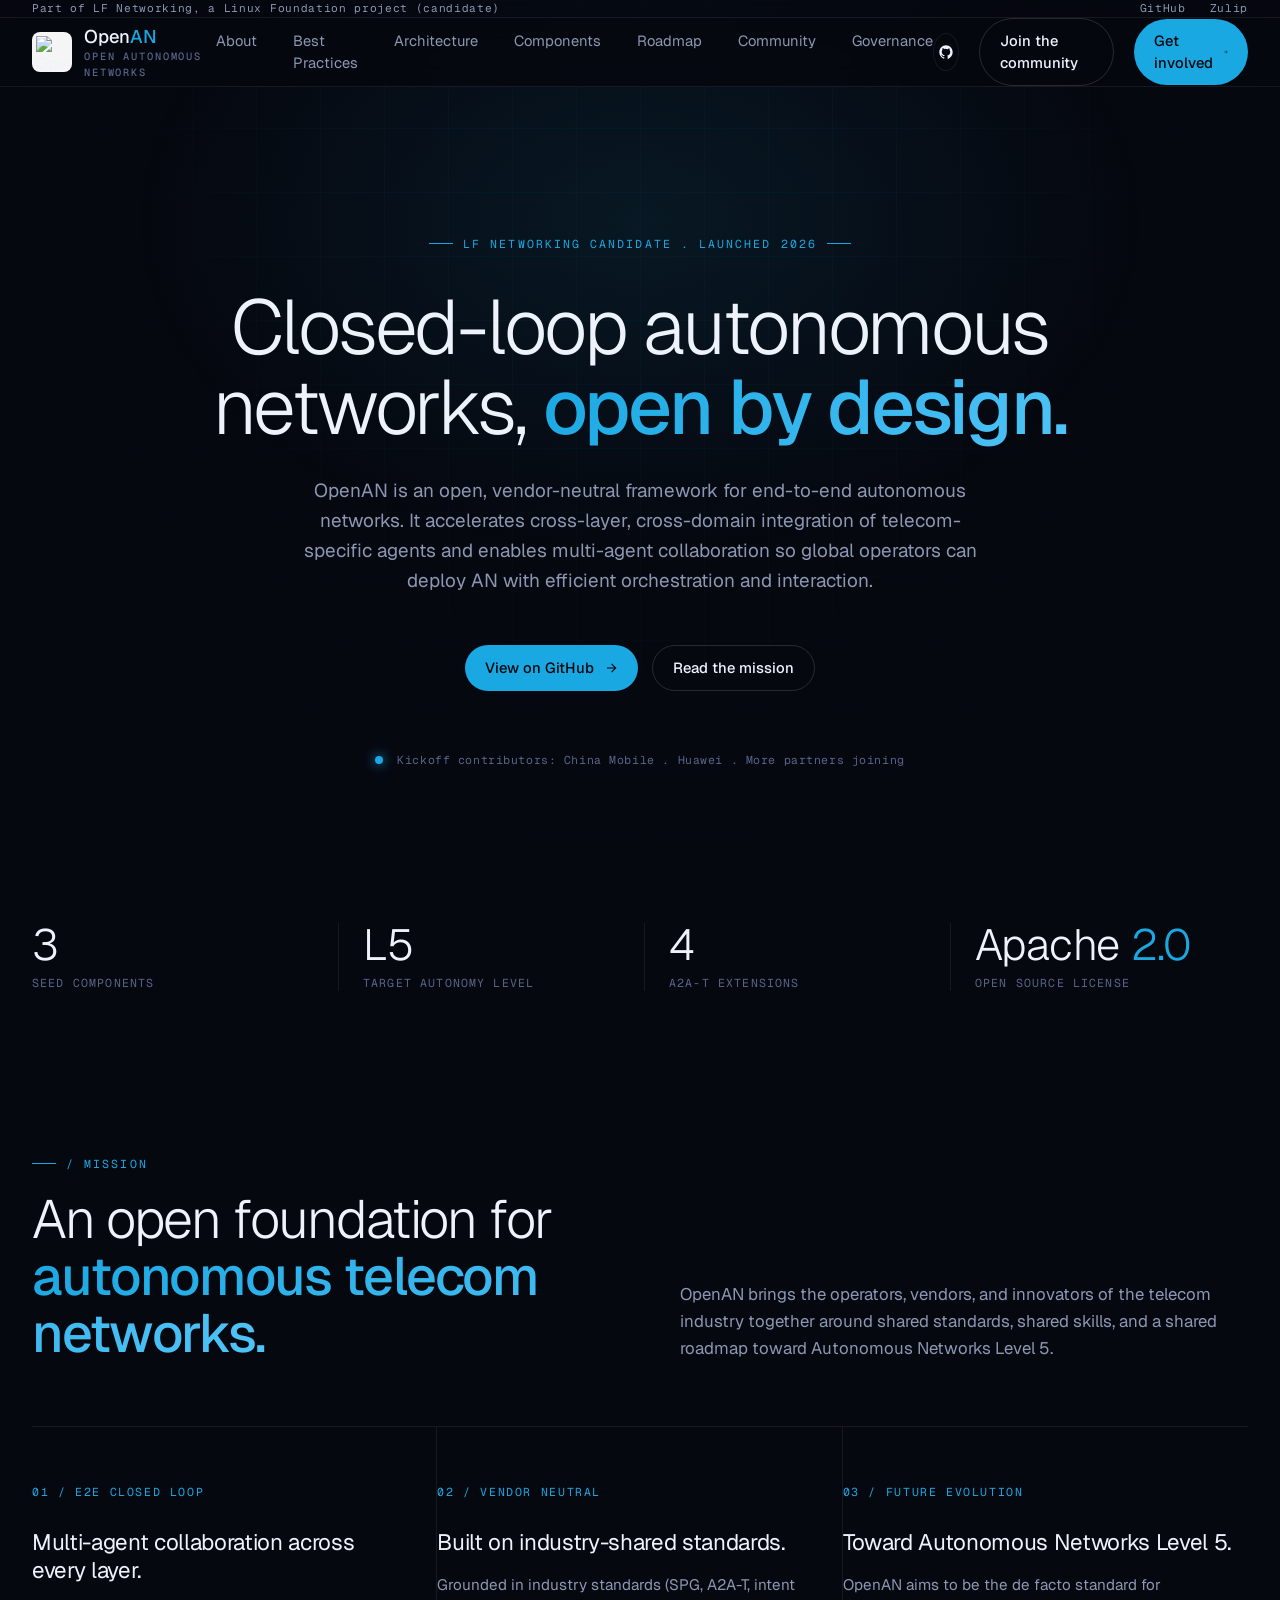
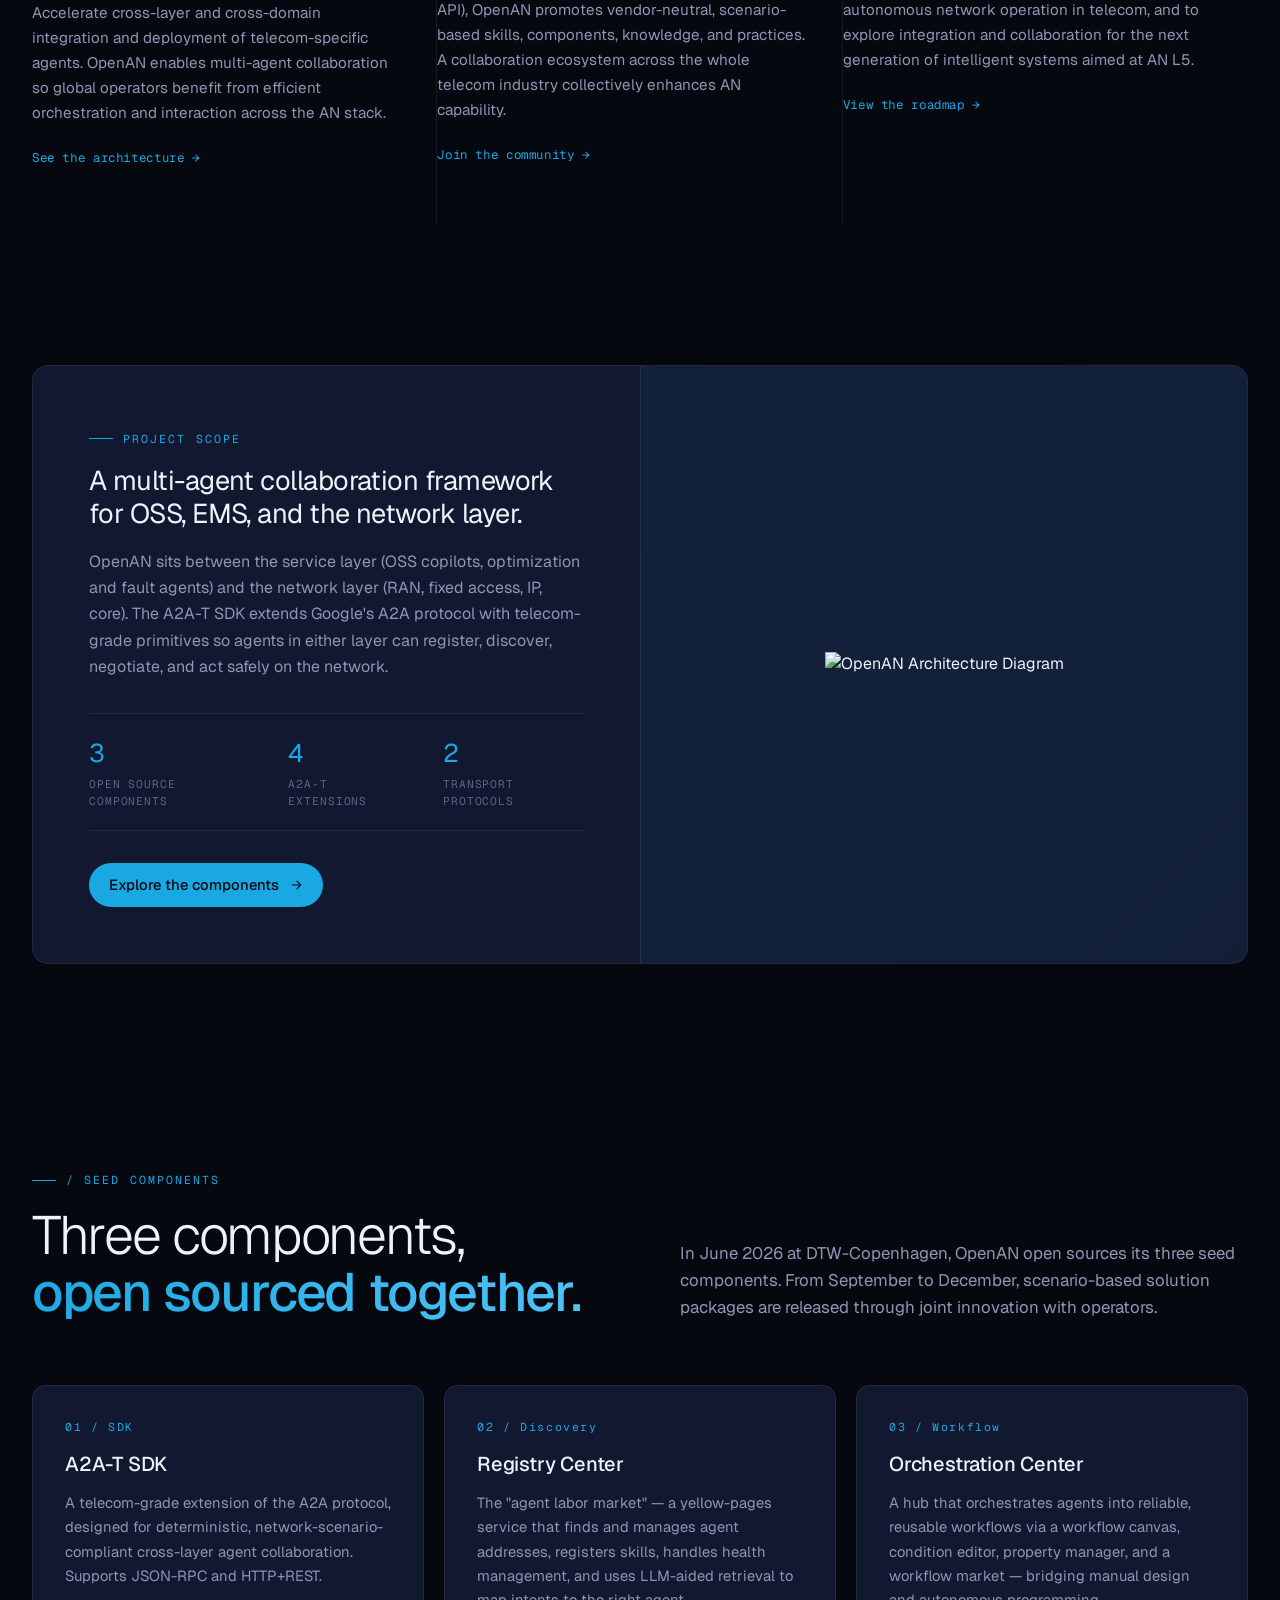
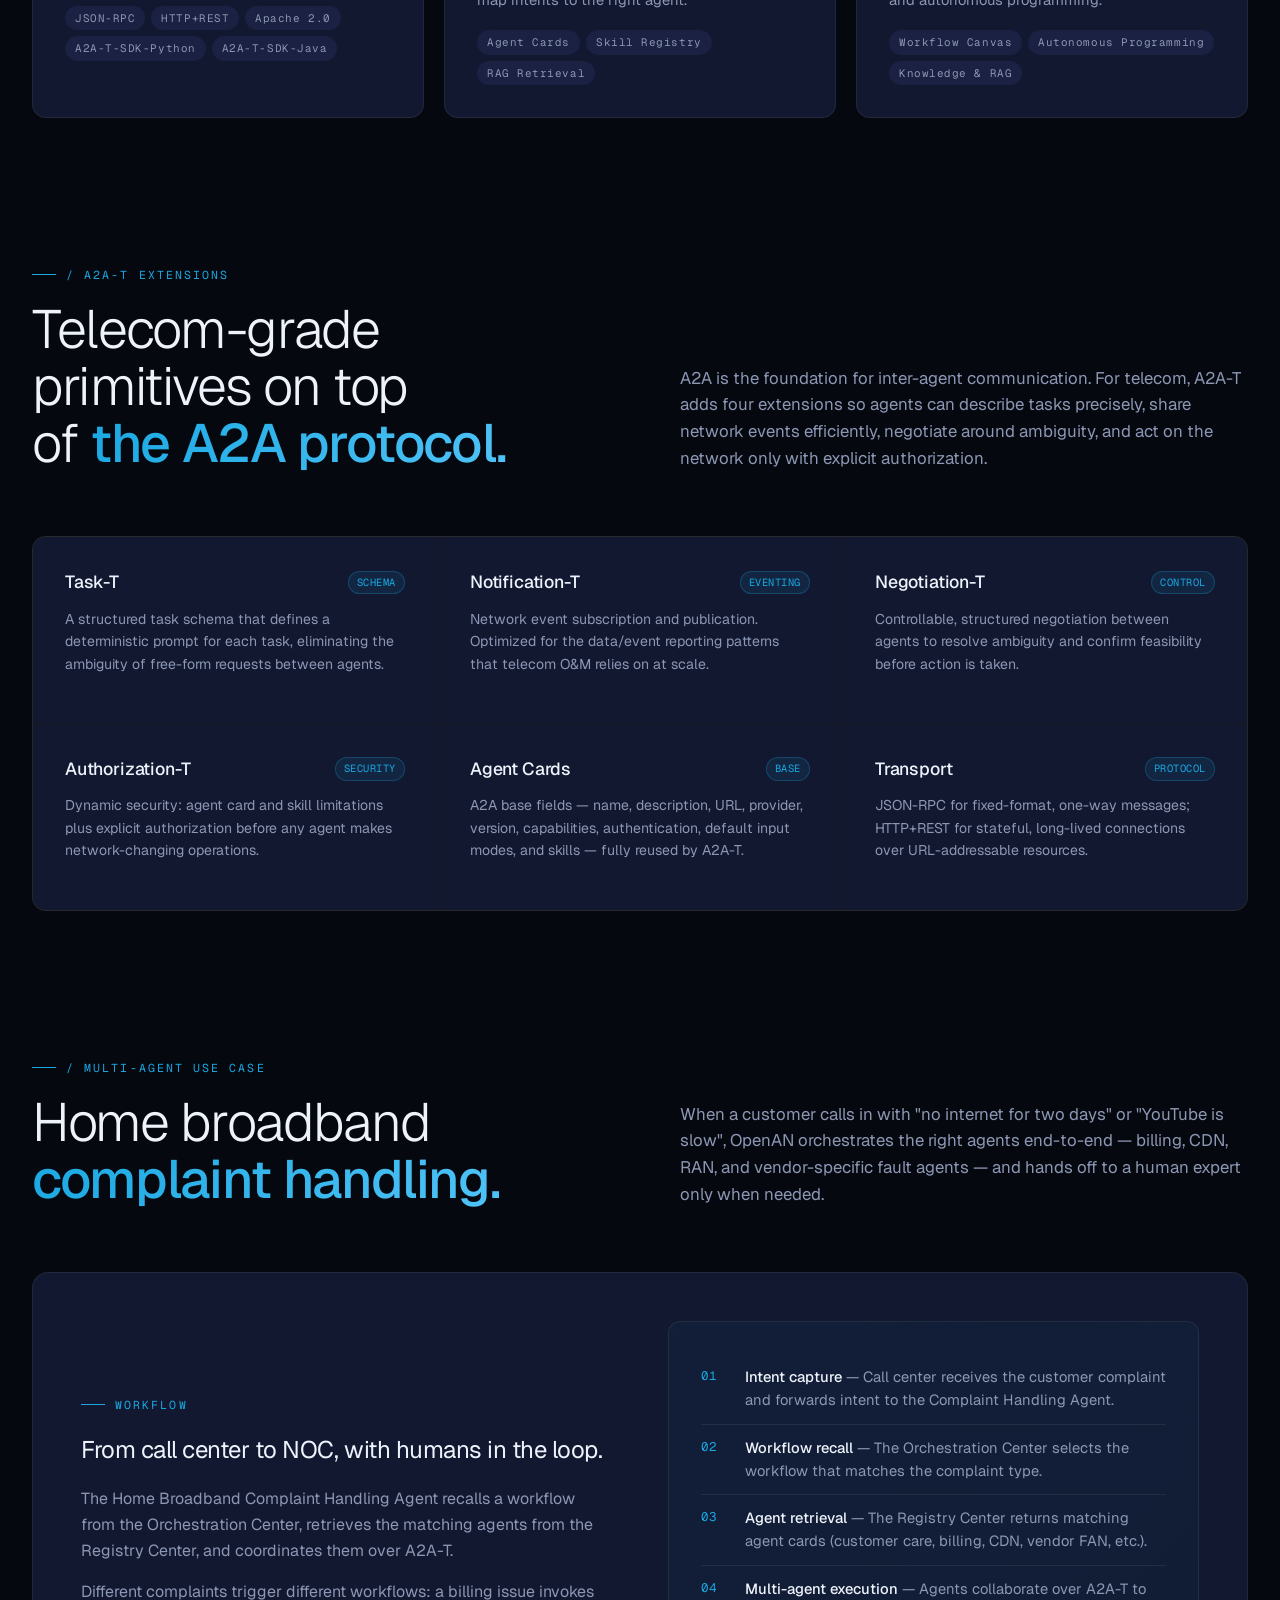
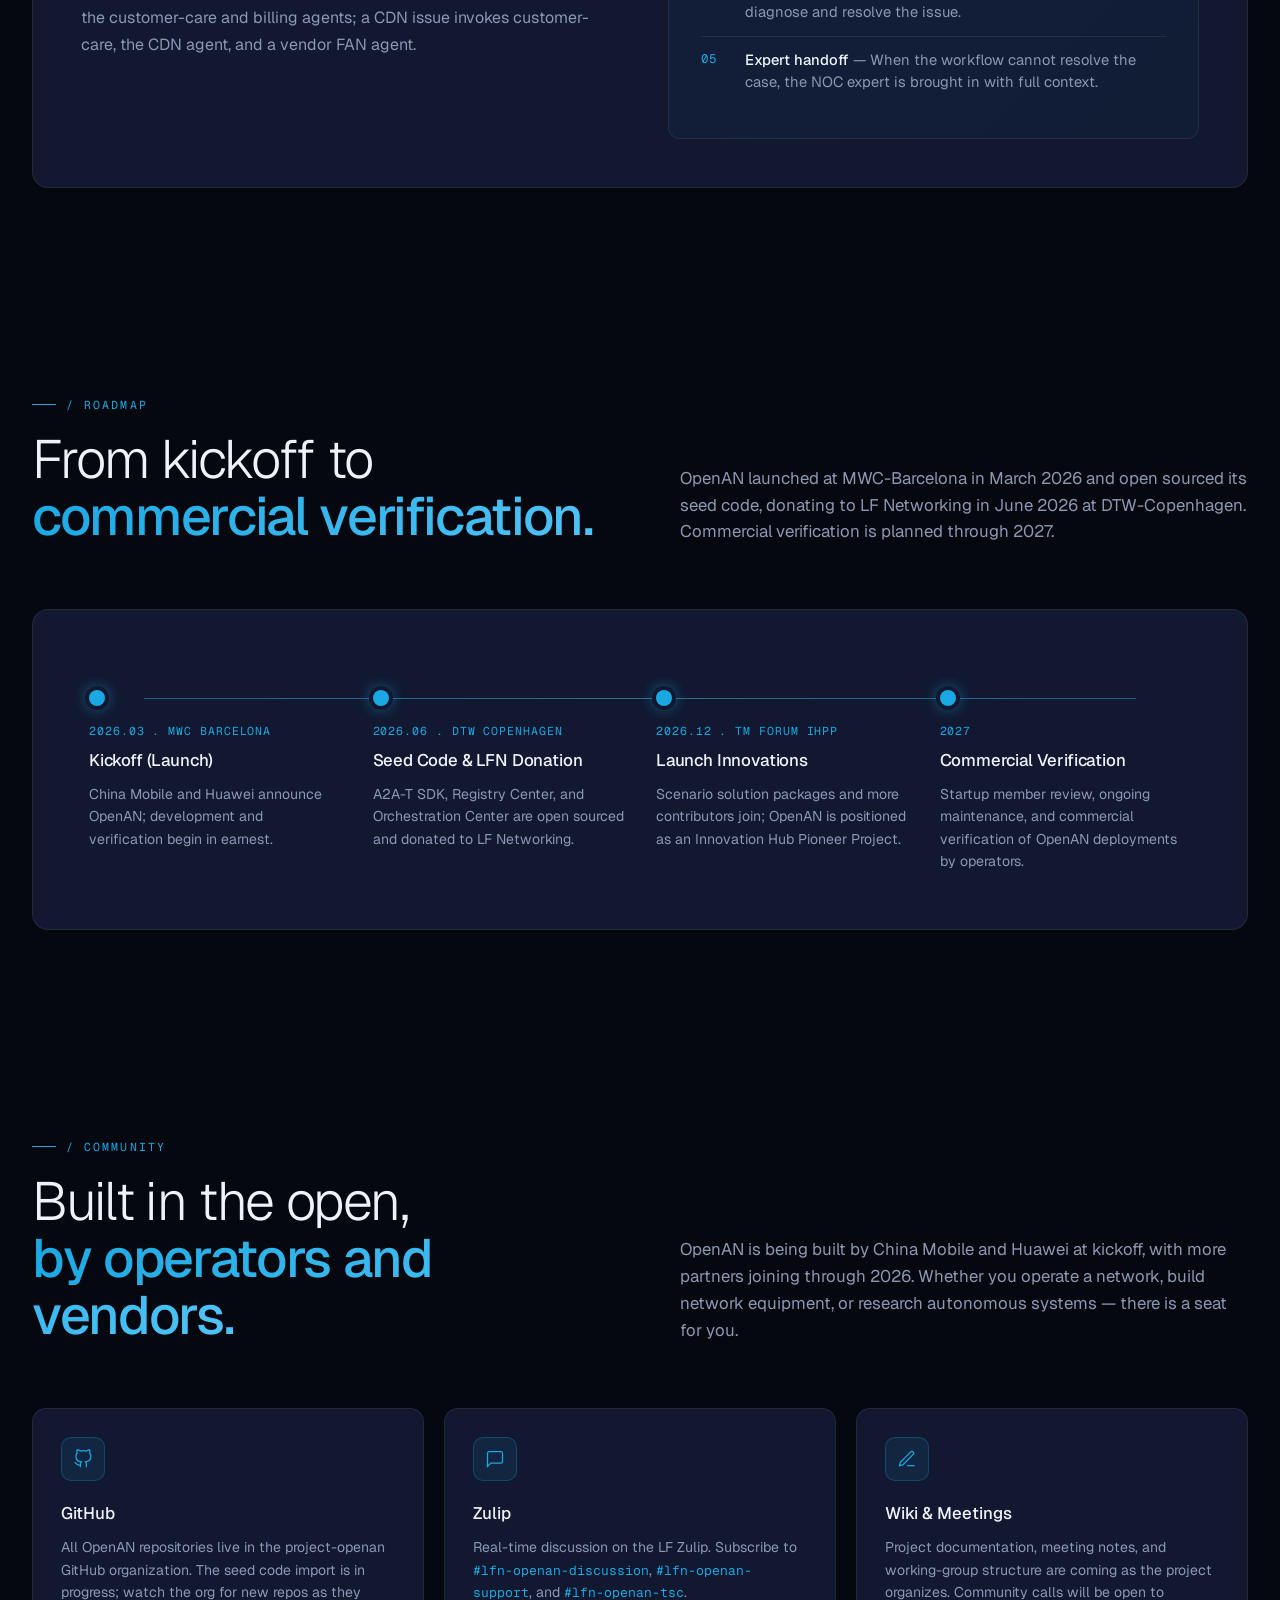
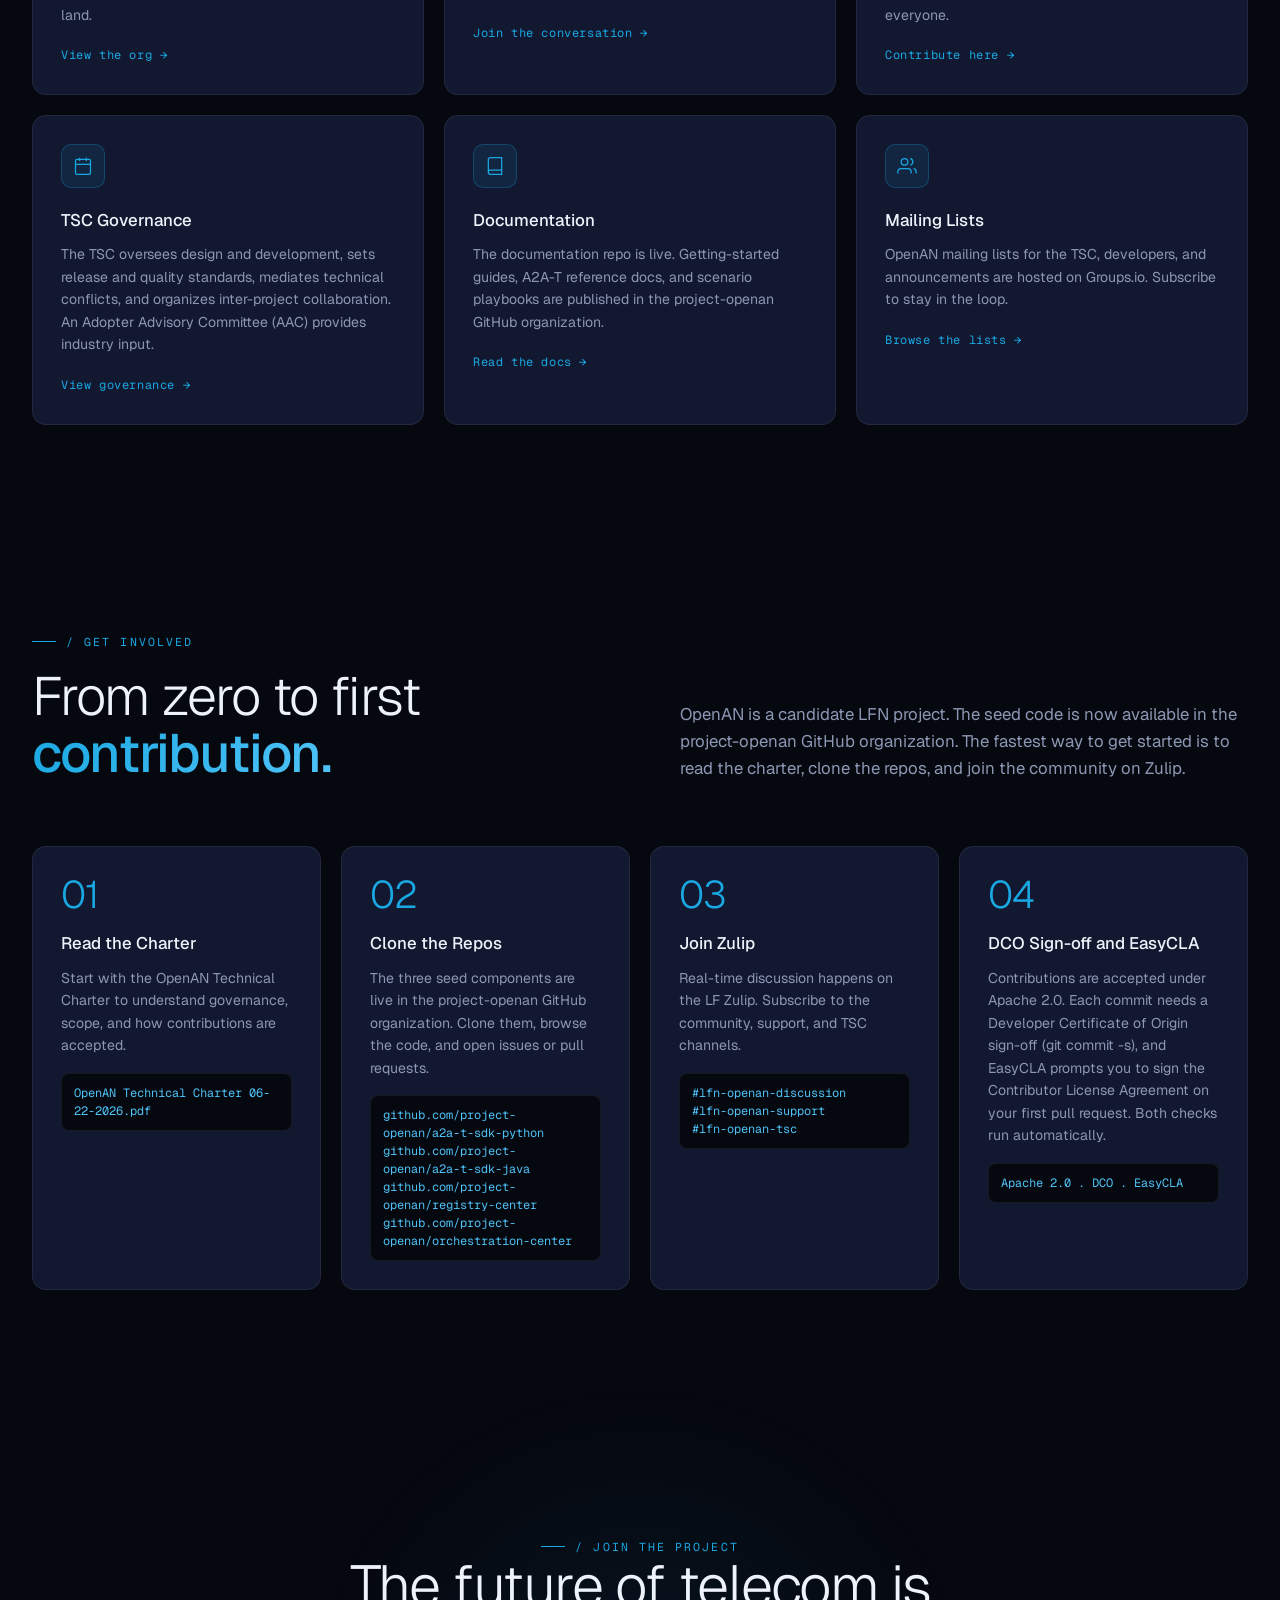
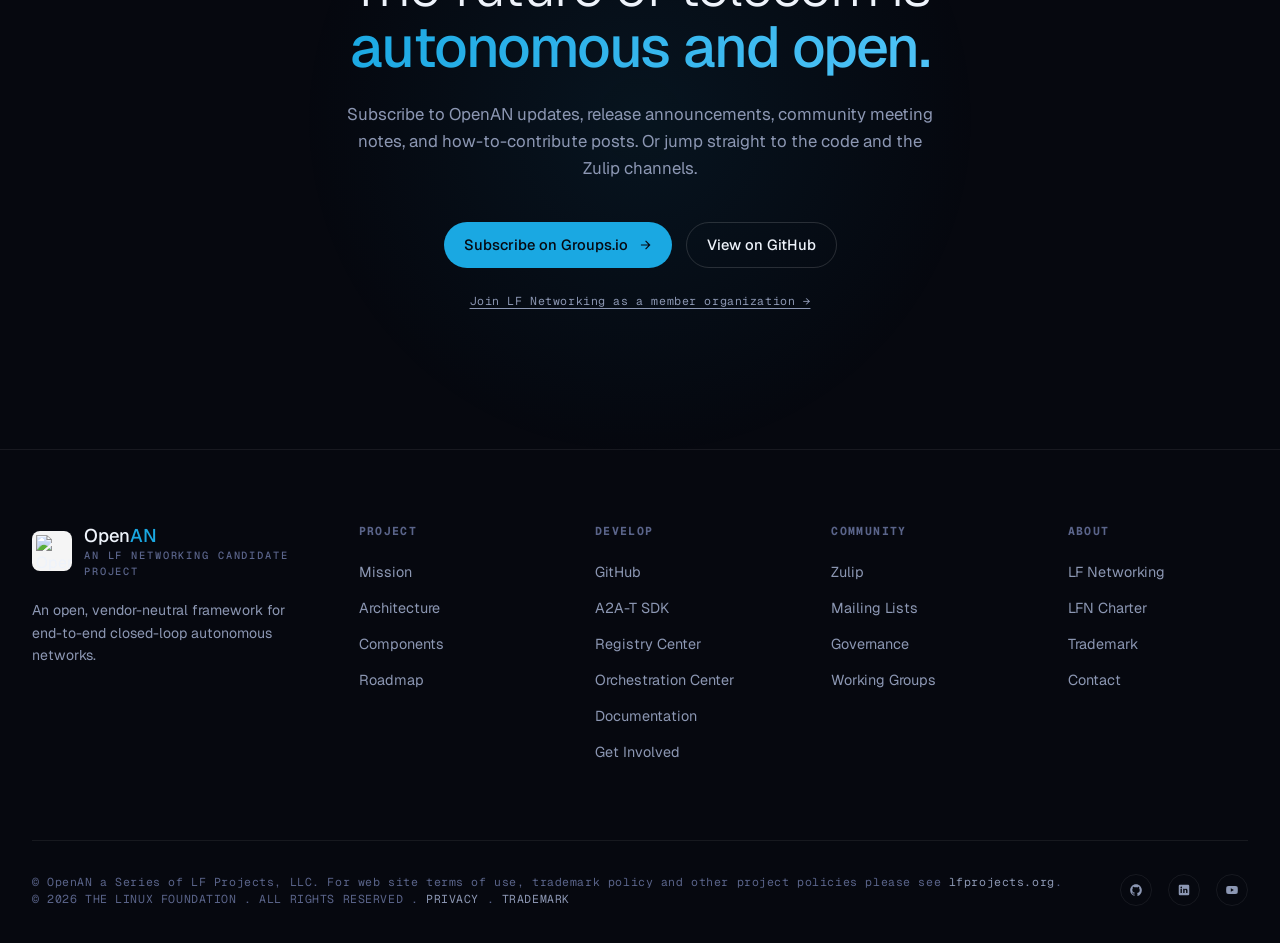
==== commit b5395800: "feat: best-practices Signed-off-by: Junjie Huang <huang2001junjie@gmail.com>" ====
--- a/index.html
+++ b/index.html
@@ -9,6 +9,7 @@
 <link rel="preconnect" href="https://fonts.gstatic.com" crossorigin>
 <link href="https://fonts.googleapis.com/css2?family=Geist:wght@300;400;500;600;700&family=Geist+Mono:wght@400;500&display=swap" rel="stylesheet">
 <link rel="icon" type="image/png" href="./src/images/openan-logo.png">
+<link rel="stylesheet" href="components/navbar.css">
 <style>
   :root {
     --void: #06080f;
@@ -127,149 +128,6 @@
   }
   .section-tag { color: var(--signal); }
 
-  /* ---------- TOP UTILITY BAR ---------- */
-  .topbar {
-    border-bottom: 1px solid var(--border);
-    background: rgba(6,8,15,0.6);
-    backdrop-filter: blur(8px);
-    position: relative;
-    z-index: 50;
-  }
-  .topbar-inner {
-    display: flex;
-    justify-content: space-between;
-    align-items: center;
-    padding: 10px 0;
-    font-family: var(--mono);
-    font-size: 0.7rem;
-    letter-spacing: 0.06em;
-    color: var(--text-dim);
-  }
-  .topbar a { color: var(--text-muted); }
-  .topbar a:hover { color: var(--signal); }
-  .topbar-right { display: flex; gap: 24px; }
-
-  /* ---------- HEADER ---------- */
-  .header {
-    position: sticky;
-    top: 0;
-    z-index: 100;
-    background: rgba(6,8,15,0.85);
-    backdrop-filter: blur(12px);
-    border-bottom: 1px solid var(--border);
-  }
-  .header-inner {
-    display: flex;
-    align-items: center;
-    justify-content: space-between;
-    padding: 18px 0;
-  }
-  .logo {
-    display: flex;
-    align-items: center;
-    gap: 12px;
-  }
-  .logo-mark {
-    width: 40px; height: 40px;
-    border-radius: 8px;
-    display: grid;
-    place-items: center;
-    position: relative;
-    overflow: hidden;
-    flex-shrink: 0;
-    background: rgba(255,255,255,0.96);
-    padding: 4px;
-  }
-  .logo-mark img {
-    width: 100%; height: 100%;
-    object-fit: contain;
-  }
-  .logo-text {
-    font-family: var(--display);
-    font-weight: 500;
-    font-size: 1.15rem;
-    letter-spacing: -0.01em;
-  }
-  .logo-text span {
-    font-family: var(--mono);
-    font-size: 0.65rem;
-    letter-spacing: 0.18em;
-    color: var(--text-dim);
-    display: block;
-    margin-top: -2px;
-    text-transform: uppercase;
-  }
-
-  .nav {
-    display: flex;
-    gap: 36px;
-    font-size: 0.92rem;
-    font-weight: 400;
-  }
-  .nav a {
-    color: var(--text-muted);
-    transition: color 0.2s;
-    position: relative;
-    padding: 6px 0;
-  }
-  .nav a:hover { color: var(--text); }
-  .nav a::after {
-    content: "";
-    position: absolute;
-    left: 0; right: 100%; bottom: 0;
-    height: 1px;
-    background: var(--signal);
-    transition: right 0.3s ease;
-  }
-  .nav a:hover::after { right: 0; }
-
-  .header-actions { display: flex; align-items: center; gap: 20px; }
-  .icon-btn {
-    width: 38px; height: 38px;
-    border: 1px solid var(--border);
-    border-radius: 50%;
-    display: grid;
-    place-items: center;
-    transition: all 0.2s;
-  }
-  .icon-btn:hover { border-color: var(--signal); color: var(--signal); }
-
-  .btn {
-    display: inline-flex;
-    align-items: center;
-    gap: 10px;
-    padding: 11px 20px;
-    border-radius: 999px;
-    font-weight: 500;
-    font-size: 0.92rem;
-    transition: all 0.25s;
-  }
-  .btn-primary {
-    background: var(--signal);
-    color: var(--void);
-  }
-  .btn-primary:hover {
-    background: var(--text);
-    box-shadow: 0 0 0 4px rgba(26,168,226,0.18);
-  }
-  .btn-ghost {
-    border: 1px solid var(--border-strong);
-    color: var(--text);
-  }
-  .btn-ghost:hover { border-color: var(--signal); color: var(--signal); }
-
-  .hamburger {
-    display: none;
-    width: 38px; height: 38px;
-    border: 1px solid var(--border);
-    border-radius: 50%;
-    place-items: center;
-    cursor: pointer;
-    background: none;
-    color: var(--text);
-  }
-  .hamburger:hover { border-color: var(--signal); color: var(--signal); }
-
   /* ---------- HERO ---------- */
   .hero {
     padding: 140px 0 120px;
@@ -762,6 +620,131 @@
     letter-spacing: 0.05em;
   }
 
+  /* ---------- DEMO ---------- */
+  .demo-grid {
+    display: grid;
+    grid-template-columns: repeat(3, 1fr);
+    gap: 20px;
+  }
+  .demo-card {
+    display: block;
+    border: 1px solid var(--border);
+    border-radius: 14px;
+    overflow: hidden;
+    transition: all 0.25s;
+  }
+  .demo-card:hover {
+    border-color: var(--signal);
+    transform: translateY(-2px);
+    box-shadow: 0 12px 32px -16px rgba(26,168,226,0.4);
+  }
+  .demo-image {
+    position: relative;
+    width: 100%;
+    aspect-ratio: 16 / 9;
+    background: linear-gradient(135deg, rgba(26,168,226,0.08), rgba(0,188,212,0.04));
+    overflow: hidden;
+    display: grid;
+    place-items: center;
+  }
+  .demo-image img {
+    width: 100%;
+    height: 100%;
+    object-fit: contain;
+    padding: 20px;
+  }
+  .demo-caption {
+    position: absolute;
+    bottom: 0;
+    left: 0;
+    right: 0;
+    padding: 36px 28px 28px;
+    background: linear-gradient(to top, rgba(12,16,32,0.96), rgba(12,16,32,0.5), transparent);
+  }
+  .demo-caption h3 {
+    font-family: var(--display);
+    font-weight: 500;
+    font-size: 1.15rem;
+    color: var(--text);
+    margin-bottom: 6px;
+    letter-spacing: -0.01em;
+  }
+  .demo-caption p {
+    font-family: var(--sans);
+    font-size: 0.85rem;
+    color: var(--text-muted);
+    line-height: 1.45;
+  }
+
+  /* ---------- GOVERNANCE ---------- */
+  .tsc-grid {
+    display: grid;
+    grid-template-columns: 1.4fr 1fr;
+    gap: 56px;
+  }
+  .tsc-info p {
+    color: var(--text-muted);
+    line-height: 1.65;
+    margin-bottom: 18px;
+  }
+  .tsc-links {
+    display: flex;
+    gap: 14px;
+    margin-top: 28px;
+    flex-wrap: wrap;
+  }
+  .tsc-members-card {
+    background: var(--surface);
+    border: 1px solid var(--border);
+    border-radius: 14px;
+    padding: 32px;
+  }
+  .tsc-members-card h4 {
+    font-family: var(--mono);
+    font-size: 0.75rem;
+    color: var(--text-dim);
+    text-transform: uppercase;
+    letter-spacing: 0.12em;
+    margin-bottom: 24px;
+  }
+  .tsc-member {
+    display: flex;
+    align-items: center;
+    gap: 14px;
+    padding: 12px 0;
+    border-top: 1px solid var(--border);
+  }
+  .tsc-member:first-of-type { border-top: none; }
+  .tsc-member-avatar {
+    width: 36px; height: 36px;
+    border-radius: 50%;
+    background: rgba(26,168,226,0.08);
+    border: 1px solid rgba(26,168,226,0.2);
+    display: grid;
+    place-items: center;
+    font-family: var(--mono);
+    font-size: 0.65rem;
+    color: var(--signal);
+    flex-shrink: 0;
+    overflow: hidden;
+  }
+  .tsc-member-name { font-weight: 500; font-size: 0.92rem; }
+  .tsc-member-org {
+    font-family: var(--mono);
+    font-size: 0.65rem;
+    color: var(--text-dim);
+    letter-spacing: 0.05em;
+  }
+  .tsc-note {
+    font-family: var(--mono);
+    font-size: 0.72rem;
+    color: var(--text-dim);
+    margin-top: 20px;
+    padding-top: 16px;
+    border-top: 1px solid var(--border);
+    line-height: 1.5;
+  }
+
   /* ---------- JOIN CTA ---------- */
   .join-cta {
     padding: 140px 0;
@@ -909,8 +892,6 @@
 
   /* ---------- RESPONSIVE ---------- */
   @media (max-width: 1024px) {
-    .nav { display: none; }
-    .hamburger { display: grid; }
     .hero { padding: 100px 0 100px; }
     .stats-grid { grid-template-columns: repeat(2, 1fr); gap: 32px; }
     .cap-grid { grid-template-columns: 1fr; }
@@ -928,6 +909,7 @@
     .roadmap-grid::before { display: none; }
     .steps-grid { grid-template-columns: repeat(2, 1fr); }
     .community-grid { grid-template-columns: repeat(2, 1fr); }
+    .demo-grid { grid-template-columns: 1fr; }
     .tsc-grid { grid-template-columns: 1fr; }
     .footer-grid { grid-template-columns: repeat(2, 1fr); gap: 40px; }
     .section-head { grid-template-columns: 1fr; gap: 24px; align-items: start; margin-bottom: 48px; }
@@ -942,68 +924,36 @@
     .steps-grid { grid-template-columns: 1fr; }
     .roadmap-grid { grid-template-columns: 1fr; }
     .footer-grid { grid-template-columns: 1fr; }
-    .topbar-right { display: none; }
-    .header-actions .btn-ghost { display: none; }
     .newsletter-form { flex-direction: column; border-radius: 16px; padding: 8px; }
     .newsletter-form button { border-radius: 12px; }
     .arch-meta { flex-direction: column; gap: 16px; }
   }
 
   @media (prefers-reduced-motion: reduce) {
-    *, *::before, *::after { animation: none !important; transition-duration: 0.01ms !important; }
+    *, *::before, *::after {
+      animation: none !important;
+      transition-duration: 0.01ms !important;
+    }
   }
 </style>
 </head>
 <body>
 
-<!-- TOP UTILITY BAR -->
-<div class="topbar">
-  <div class="container topbar-inner">
-    <a href="https://lfnetworking.org">Part of LF Networking, a Linux Foundation project (candidate)</a>
-    <div class="topbar-right">
-      <a href="https://github.com/project-openan">GitHub</a>
-      <a href="https://linuxfoundation.zulipchat.com">Zulip</a>
-    </div>
-  </div>
+<!-- NAVBAR COMPONENT — injected from components/navbar.html by components/navbar.js -->
+<div id="navbar" data-active="index">
+  <noscript>
+    <div class="container" style="display:flex; align-items:center; gap:18px; flex-wrap:wrap; padding-top:14px; padding-bottom:14px; font-size:0.9rem;">
+      <a href="index.html" style="font-weight:600;">OpenAN</a>
+      <a href="index.html#about">About</a>
+      <a href="best-practices.html">Best Practices</a>
+      <a href="index.html#architecture">Architecture</a>
+      <a href="index.html#components">Components</a>
+      <a href="index.html#roadmap">Roadmap</a>
+      <a href="index.html#community">Community</a>
+      <a href="governance.html">Governance</a>
+    </div>
+  </noscript>
 </div>
-
-<!-- HEADER -->
-<header class="header">
-  <div class="container header-inner">
-    <a class="logo" href="#">
-      <div class="logo-mark">
-        <img src="./src/images/openan-logo.png" alt="OpenAN logo">
-      </div>
-      <div class="logo-text">
-        Open<b style="color: var(--signal); font-weight: 500;">AN</b>
-        <span>Open Autonomous Networks</span>
-      </div>
-    </a>
-
-    <nav class="nav">
-      <a href="#about">About</a>
-      <a href="#architecture">Architecture</a>
-      <a href="#components">Components</a>
-      <a href="#roadmap">Roadmap</a>
-      <a href="#community">Community</a>
-      <a href="./governance.html">Governance</a>
-    </nav>
-
-    <div class="header-actions">
-      <a href="https://github.com/project-openan" class="icon-btn" aria-label="GitHub">
-        <svg width="16" height="16" viewBox="0 0 24 24" fill="currentColor"><path d="M12 2C6.48 2 2 6.59 2 12.25c0 4.53 2.87 8.37 6.84 9.73.5.09.68-.22.68-.5 0-.24-.01-.88-.01-1.73-2.78.62-3.37-1.37-3.37-1.37-.45-1.18-1.11-1.49-1.11-1.49-.91-.64.07-.62.07-.62 1 .07 1.53 1.05 1.53 1.05.89 1.57 2.34 1.11 2.91.85.09-.66.35-1.11.63-1.37-2.22-.26-4.55-1.13-4.55-5.05 0-1.12.39-2.03 1.03-2.74-.1-.26-.45-1.3.1-2.7 0 0 .84-.27 2.75 1.05A9.5 9.5 0 0 1 12 7.36c.85.01 1.71.12 2.51.34 1.91-1.32 2.75-1.05 2.75-1.05.55 1.4.2 2.44.1 2.7.64.71 1.03 1.62 1.03 2.74 0 3.93-2.34 4.79-4.57 5.04.36.32.68.94.68 1.9 0 1.37-.01 2.48-.01 2.81 0 .27.18.59.69.49C19.14 20.61 22 16.78 22 12.25 22 6.59 17.52 2 12 2z"/></svg>
-      </a>
-      <a href="#community" class="btn btn-ghost">Join the community</a>
-      <a href="#get-involved" class="btn btn-primary">
-        Get involved
-        <svg width="14" height="14" viewBox="0 0 24 24" fill="none" stroke="currentColor" stroke-width="2"><path d="M5 12h14M13 5l7 7-7 7"/></svg>
-      </a>
-      <button class="hamburger" aria-label="Menu">
-        <svg width="18" height="18" viewBox="0 0 24 24" fill="none" stroke="currentColor" stroke-width="2"><path d="M4 6h16M4 12h16M4 18h16"/></svg>
-      </button>
-    </div>
-  </div>
-</header>
 
 <!-- HERO -->
 <section class="hero">
@@ -1394,7 +1344,6 @@
   </div>
 </section>
 
-
 <!-- JOIN CTA -->
 <section class="join-cta" id="join">
   <div class="container">
@@ -1487,5 +1436,6 @@
   </div>
 </footer>
 
+<script src="components/navbar.js"></script>
 </body>
 </html>
--- a/components/navbar.css
+++ b/components/navbar.css
@@ -0,0 +1,176 @@
+/* ============================================================
+   Navbar Component — 共享导航样式（单一来源）
+   依赖各页面 :root 中定义的 CSS 变量（--void/--border/--signal 等）。
+   页面中禁止内联 navbar 相关样式。
+   包含组件所需的 .container / .btn* 体系：三页均引用本文件，
+   页面内容区（hero CTA、gov-cta 等）使用的 .btn* 样式同样来自这里。
+   ============================================================ */
+
+/* ---------- CONTAINER（组件所需的布局容器） ---------- */
+.container {
+  max-width: 1320px;
+  margin: 0 auto;
+  padding: 0 32px;
+  position: relative;
+  z-index: 1;
+}
+
+/* ---------- TOP UTILITY BAR ---------- */
+.topbar {
+  border-bottom: 1px solid var(--border);
+  background: rgba(6,8,15,0.6);
+  backdrop-filter: blur(8px);
+  position: relative;
+  z-index: 50;
+}
+.topbar-inner {
+  display: flex;
+  justify-content: space-between;
+  align-items: center;
+  padding: 10px 0;
+  font-family: var(--mono);
+  font-size: 0.7rem;
+  letter-spacing: 0.06em;
+  color: var(--text-dim);
+}
+.topbar a { color: var(--text-muted); }
+.topbar a:hover { color: var(--signal); }
+.topbar-right { display: flex; gap: 24px; }
+
+/* ---------- HEADER ---------- */
+.header {
+  position: sticky;
+  top: 0;
+  z-index: 100;
+  background: rgba(6,8,15,0.85);
+  backdrop-filter: blur(12px);
+  border-bottom: 1px solid var(--border);
+}
+.header-inner {
+  display: flex;
+  align-items: center;
+  justify-content: space-between;
+  padding: 18px 0;
+}
+.logo {
+  display: flex;
+  align-items: center;
+  gap: 12px;
+}
+.logo-mark {
+  width: 40px; height: 40px;
+  border-radius: 8px;
+  display: grid;
+  place-items: center;
+  position: relative;
+  overflow: hidden;
+  flex-shrink: 0;
+  background: rgba(255,255,255,0.96);
+  padding: 4px;
+}
+.logo-mark img {
+  width: 100%; height: 100%;
+  object-fit: contain;
+}
+.logo-text {
+  font-family: var(--display);
+  font-weight: 500;
+  font-size: 1.15rem;
+  letter-spacing: -0.01em;
+}
+.logo-text span {
+  font-family: var(--mono);
+  font-size: 0.65rem;
+  letter-spacing: 0.18em;
+  color: var(--text-dim);
+  display: block;
+  margin-top: -2px;
+  text-transform: uppercase;
+}
+
+/* ---------- NAV ---------- */
+.nav {
+  display: flex;
+  gap: 36px;
+  font-size: 0.92rem;
+  font-weight: 400;
+}
+.nav a {
+  color: var(--text-muted);
+  transition: color 0.2s;
+  position: relative;
+  padding: 6px 0;
+}
+.nav a:hover { color: var(--text); }
+.nav a::after {
+  content: "";
+  position: absolute;
+  left: 0; right: 100%; bottom: 0;
+  height: 1px;
+  background: var(--signal);
+  transition: right 0.3s ease;
+}
+.nav a:hover::after { right: 0; }
+.nav a.active { color: var(--text); }
+.nav a.active::after { right: 0; }
+
+/* ---------- HEADER ACTIONS ---------- */
+.header-actions { display: flex; align-items: center; gap: 20px; }
+.icon-btn {
+  width: 38px; height: 38px;
+  border: 1px solid var(--border);
+  border-radius: 50%;
+  display: grid;
+  place-items: center;
+  transition: all 0.2s;
+}
+.icon-btn:hover { border-color: var(--signal); color: var(--signal); }
+
+/* ---------- BUTTONS（header-actions 及页面内容区共用） ---------- */
+.btn {
+  display: inline-flex;
+  align-items: center;
+  gap: 10px;
+  padding: 11px 20px;
+  border-radius: 999px;
+  font-weight: 500;
+  font-size: 0.92rem;
+  transition: all 0.25s;
+}
+.btn-primary {
+  background: var(--signal);
+  color: var(--void);
+}
+.btn-primary:hover {
+  background: var(--text);
+  box-shadow: 0 0 0 4px rgba(26,168,226,0.18);
+}
+.btn-ghost {
+  border: 1px solid var(--border-strong);
+  color: var(--text);
+}
+.btn-ghost:hover { border-color: var(--signal); color: var(--signal); }
+
+/* ---------- HAMBURGER（纯装饰，无 JS，既有状态） ---------- */
+.hamburger {
+  display: none;
+  width: 38px; height: 38px;
+  border: 1px solid var(--border);
+  border-radius: 50%;
+  place-items: center;
+  cursor: pointer;
+  background: none;
+  color: var(--text);
+}
+.hamburger:hover { border-color: var(--signal); color: var(--signal); }
+
+/* ---------- RESPONSIVE ---------- */
+@media (max-width: 1024px) {
+  .nav { display: none; }
+  .hamburger { display: grid; }
+}
+@media (max-width: 640px) {
+  .container { padding: 0 20px; }
+  .topbar-right { display: none; }
+  .header-actions .btn-ghost { display: none; }
+}
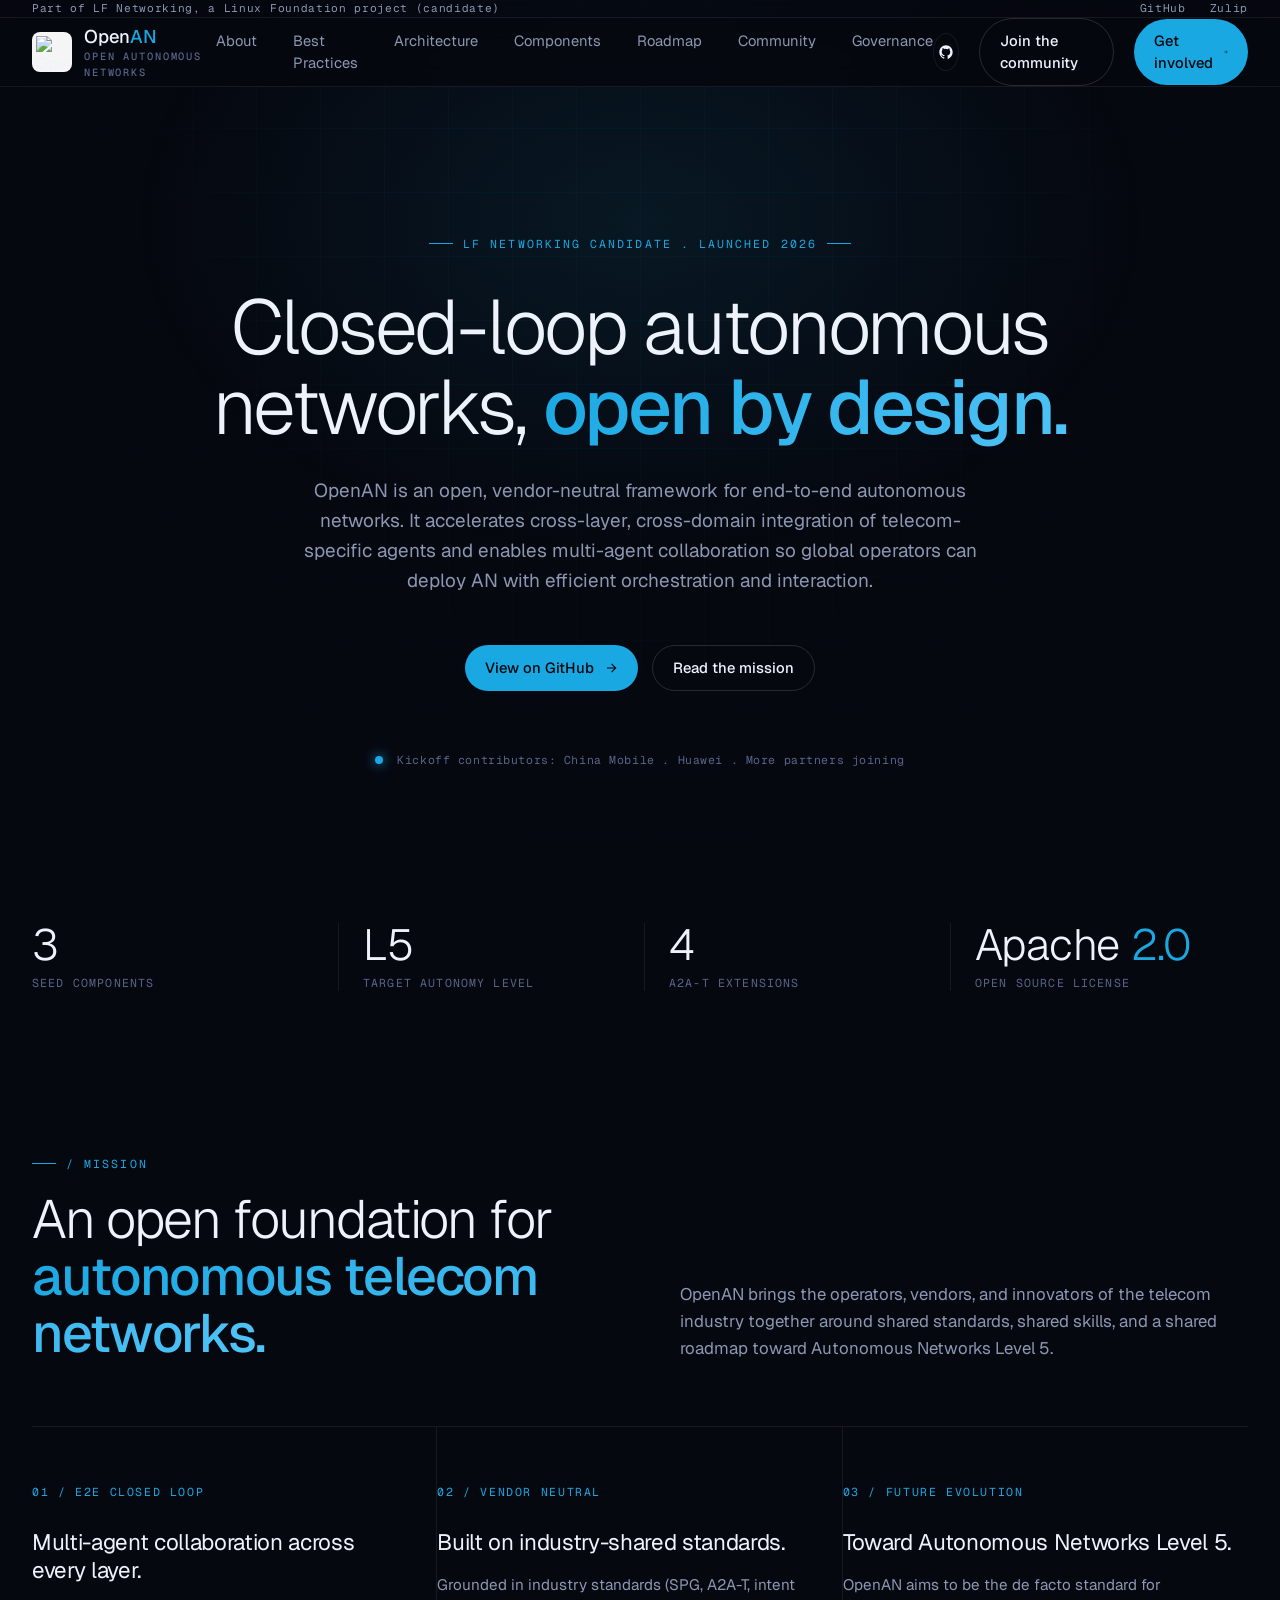
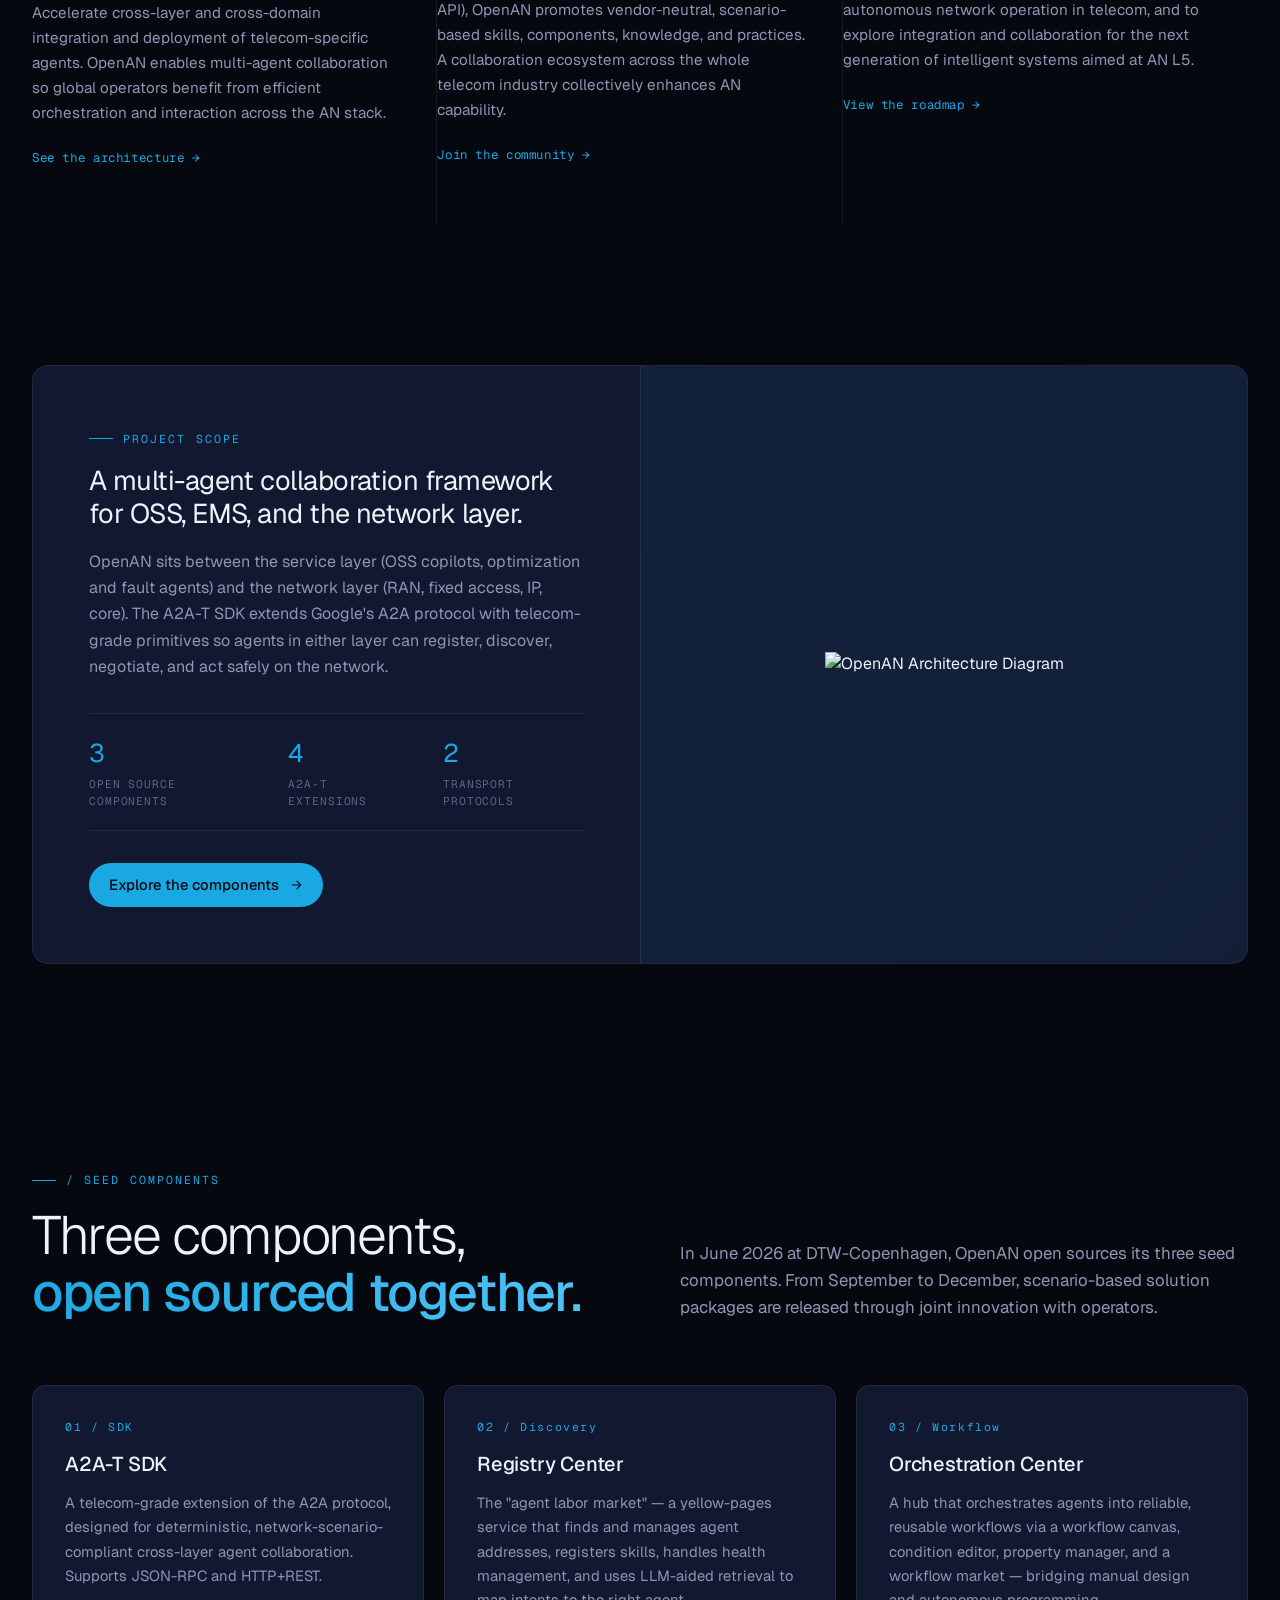
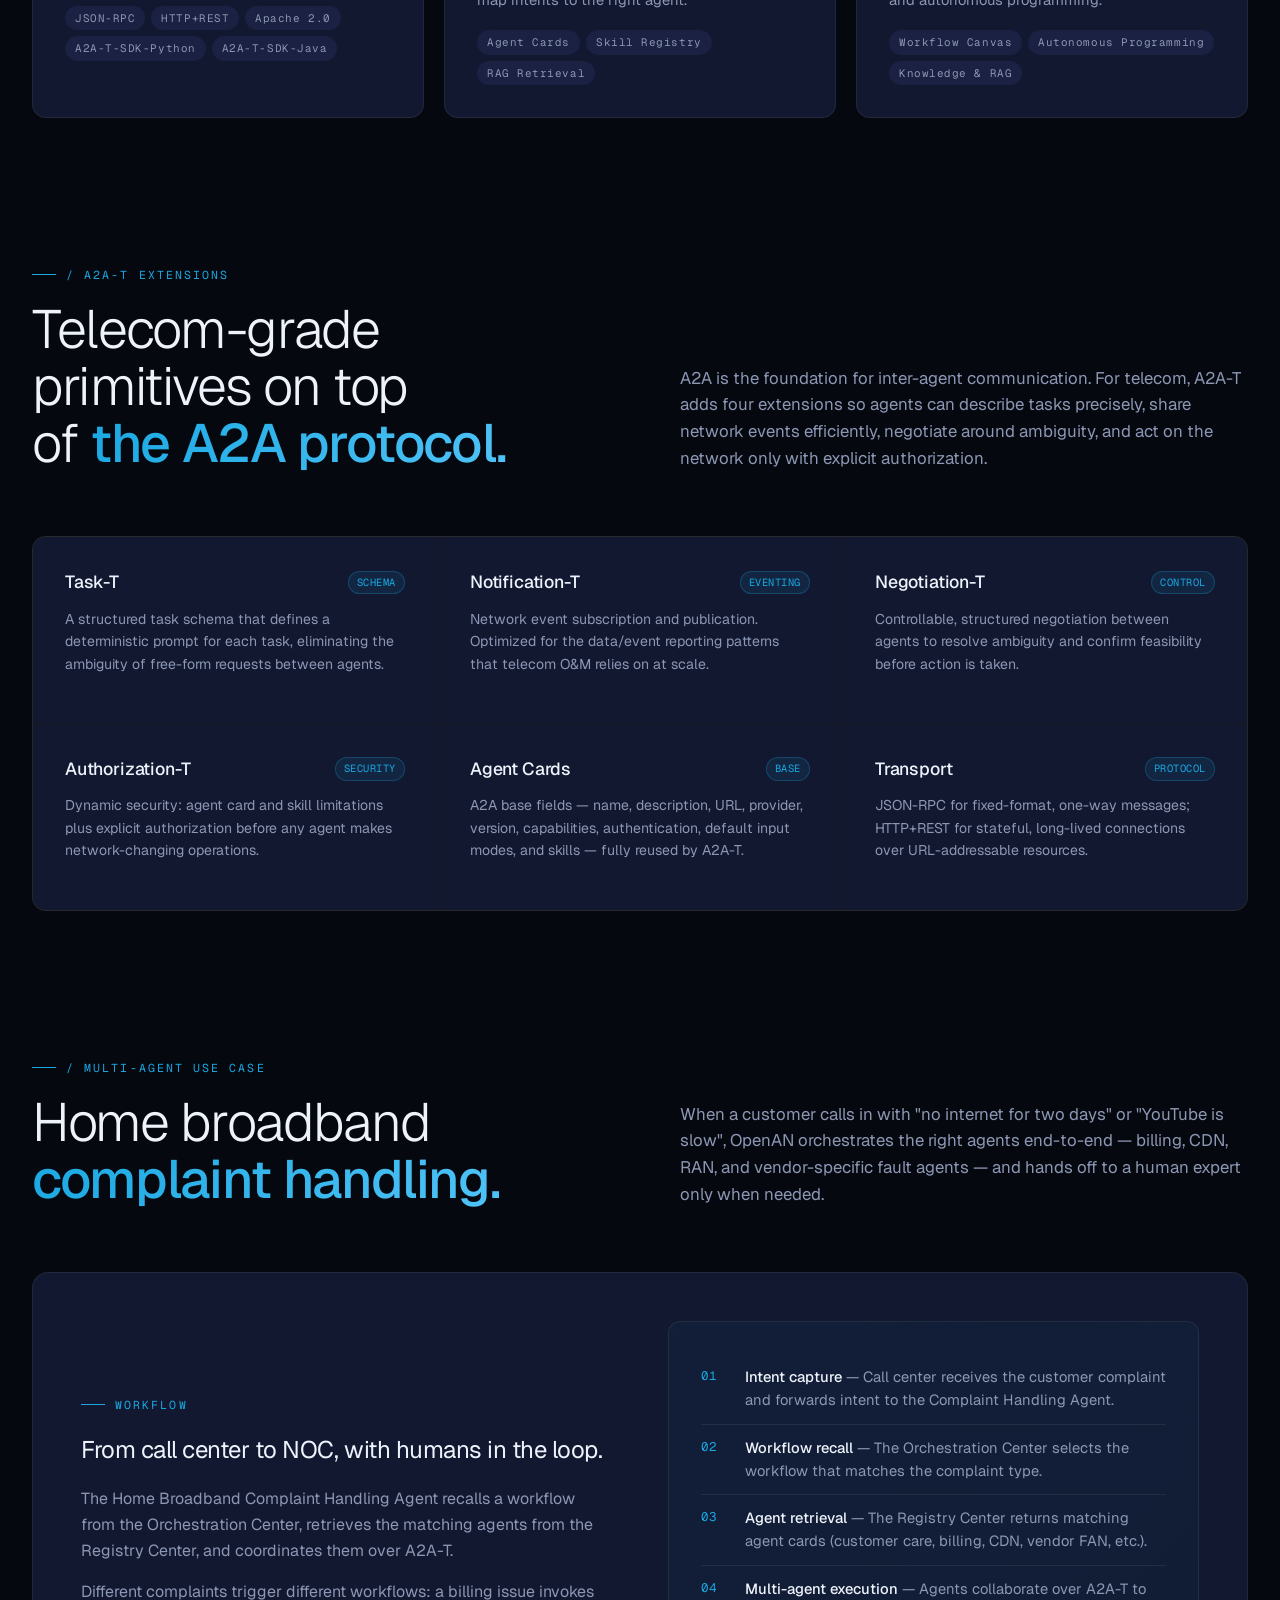
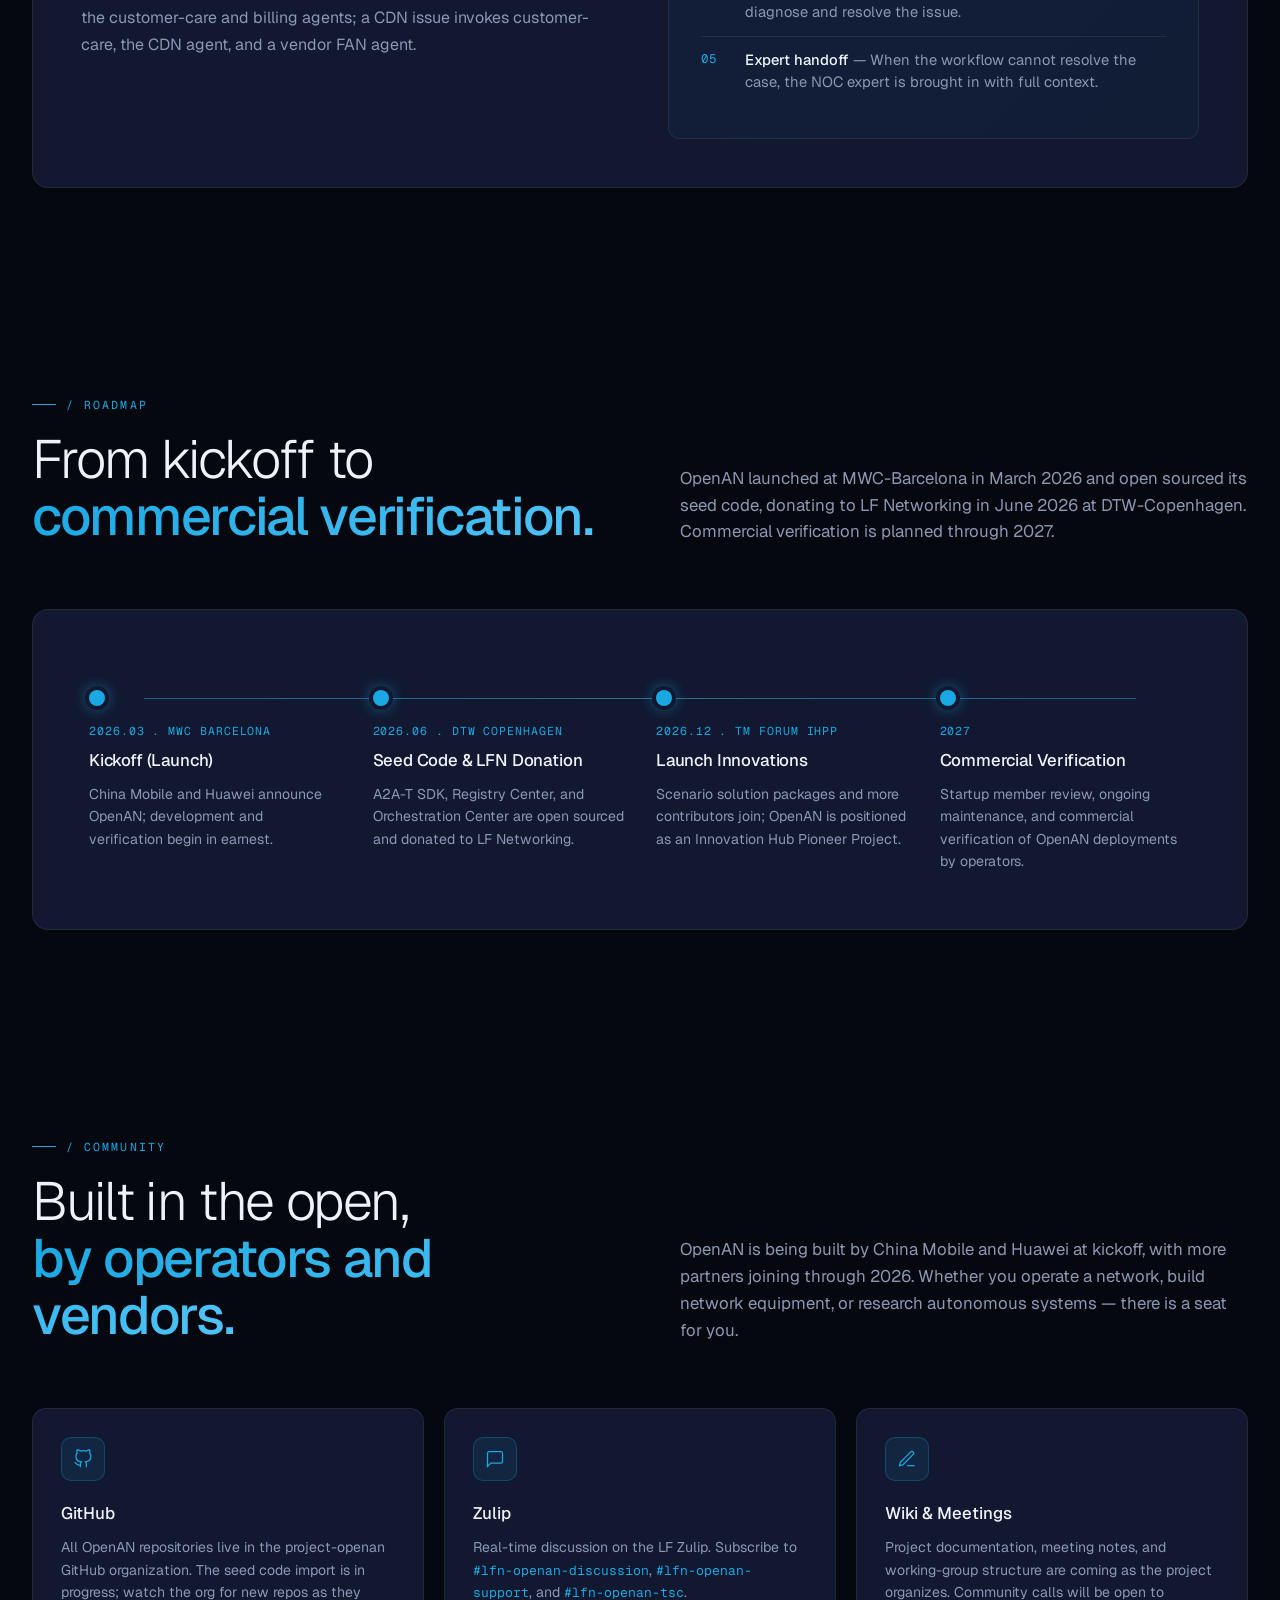
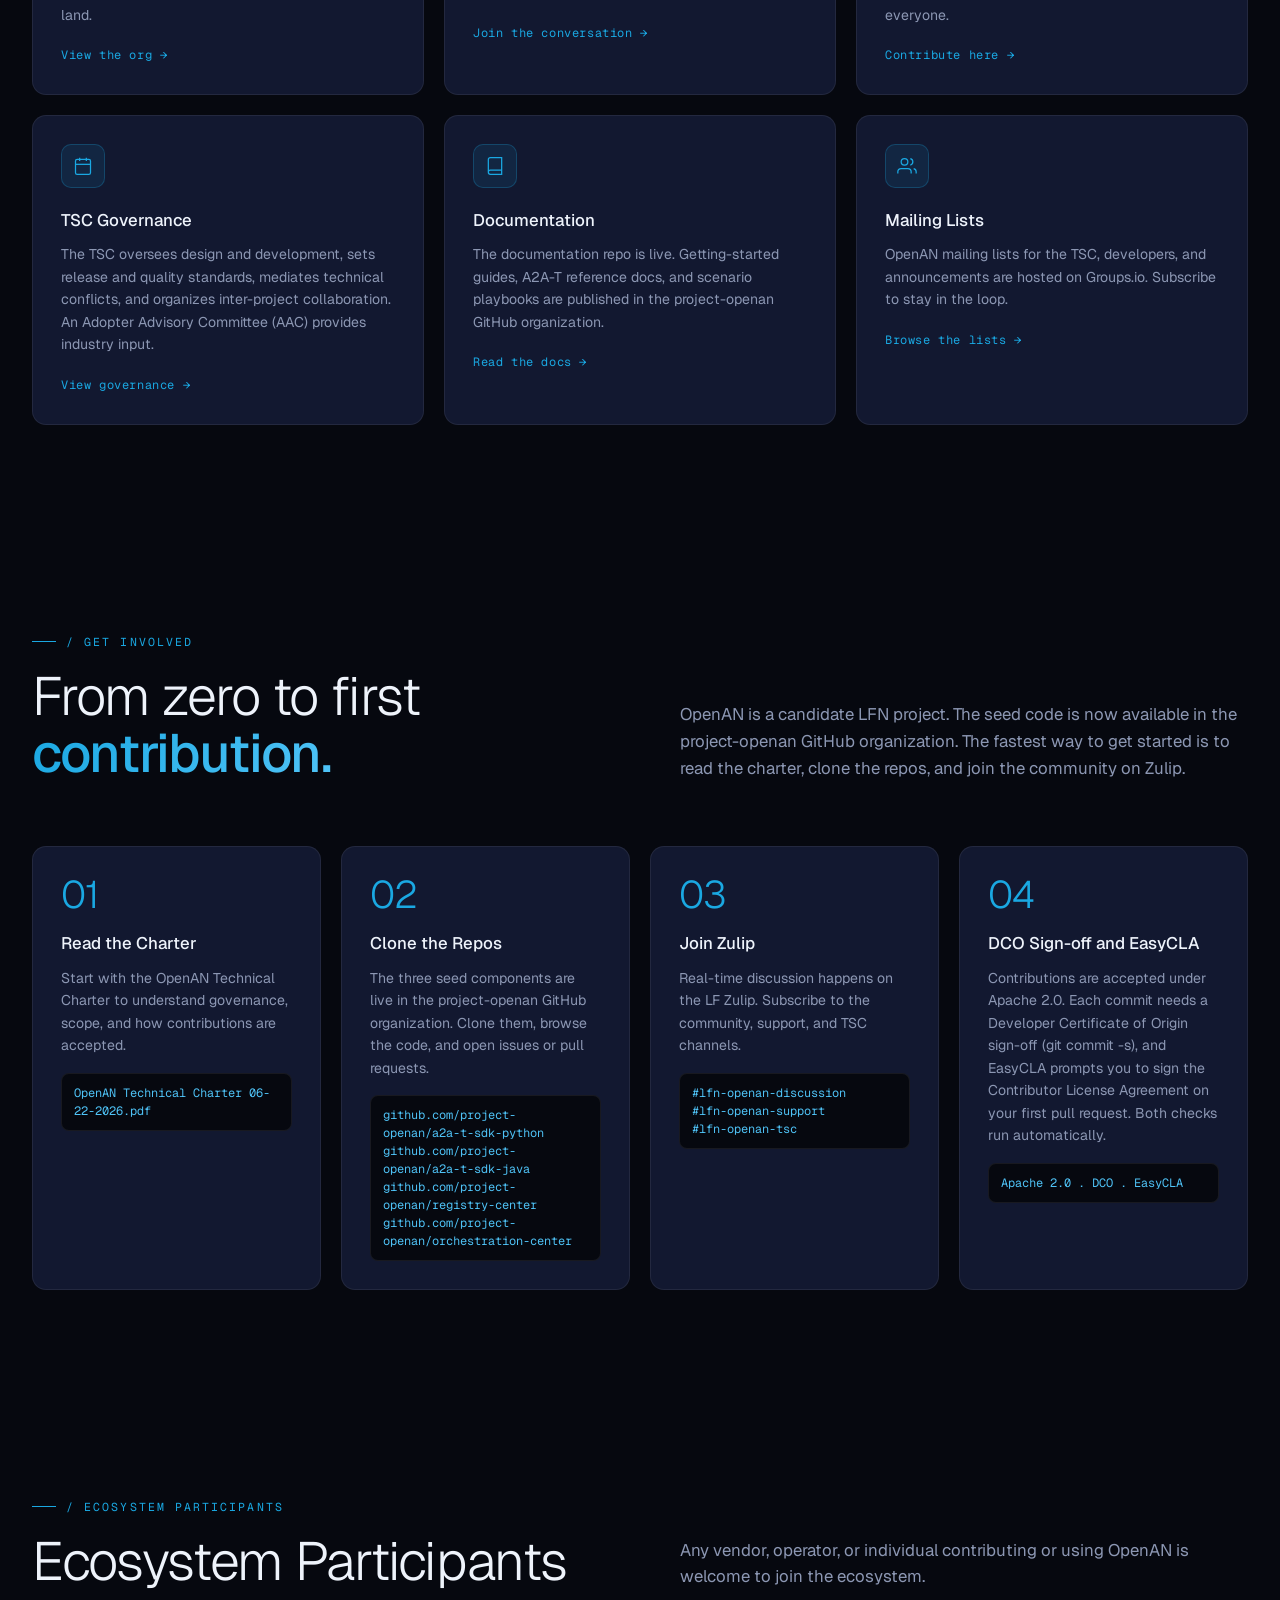
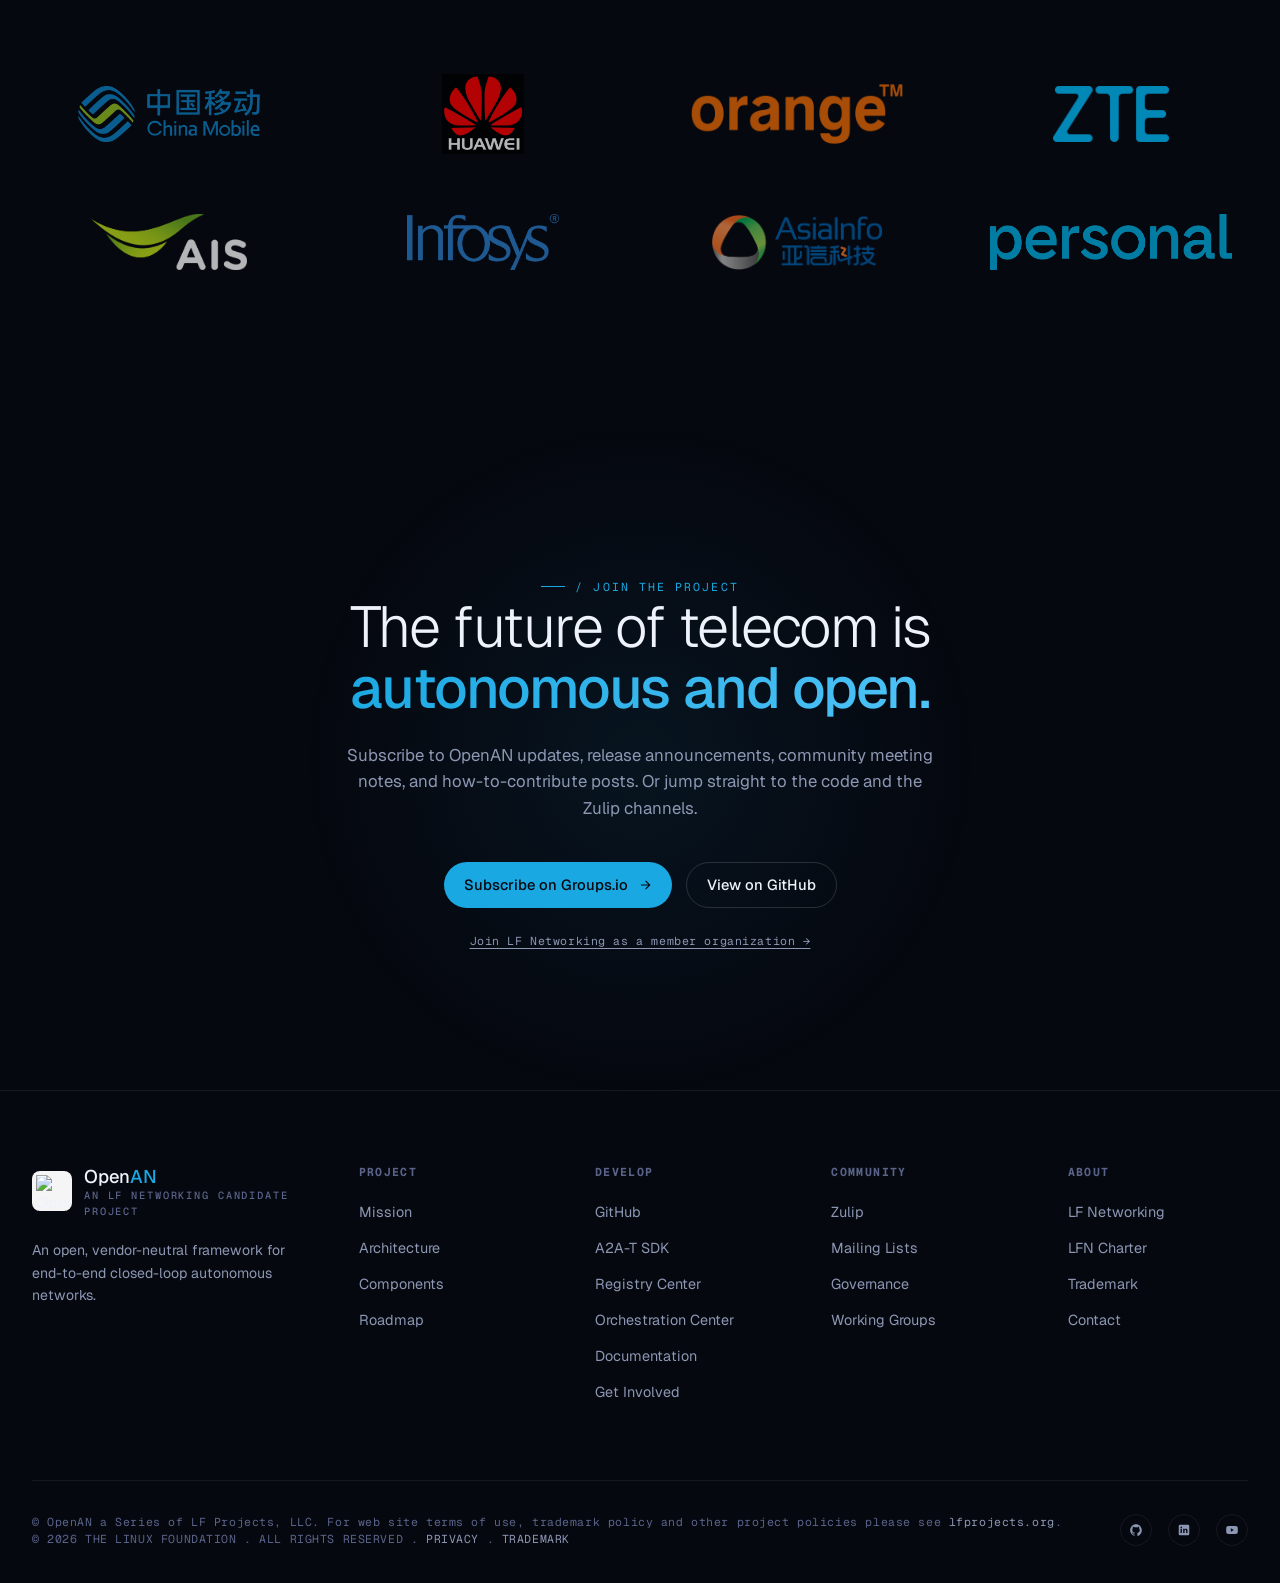
==== commit 6a29b093: "feat: ecosystem participants Signed-off-by: Junjie Huang <huang2001junjie@gmail.com>" ====
--- a/index.html
+++ b/index.html
@@ -929,6 +929,41 @@
     .arch-meta { flex-direction: column; gap: 16px; }
   }
 
+  /* ---------- PARTNER LOGO GRID ---------- */
+  .partner-grid {
+    margin: 60px 0;
+    display: grid;
+    grid-template-columns: repeat(4, 1fr);
+    gap: 40px;
+    align-items: center;
+    justify-items: center;
+  }
+  .partner-logo {
+    height: 56px;
+    width: auto;
+    max-width: 100%;
+    opacity: 0.7;
+    transition: opacity 0.3s;
+  }
+  .partner-logo:hover {
+    opacity: 1;
+  }
+
+  /* Orange and Huawei logos render smaller at 56px; widen them slightly */
+  .partner-logo[alt="Orange"] {
+    height: 120px;
+  }
+  .partner-logo[alt="Huawei"] {
+    height: 80px;
+  }
+
+  @media (max-width: 768px) {
+    .partner-grid {
+      grid-template-columns: repeat(2, 1fr);
+      gap: 32px;
+    }
+  }
+
   @media (prefers-reduced-motion: reduce) {
     *, *::before, *::after {
       animation: none !important;
@@ -1344,6 +1379,30 @@
   </div>
 </section>
 
+<!-- ECOSYSTEM PARTICIPANTS -->
+<section id="participants">
+  <div class="container">
+    <div class="section-head">
+      <div>
+        <span class="kicker section-tag">/ Ecosystem Participants</span>
+        <h2>Ecosystem Participants</h2>
+      </div>
+      <p>Any vendor, operator, or individual contributing or using OpenAN is welcome to join the ecosystem.</p>
+    </div>
+
+    <div class="partner-grid">
+        <img class="partner-logo" src="./src/images/participants-logo/中国移动.png" alt="China Mobile" />
+        <img class="partner-logo" src="./src/images/participants-logo/huawei.png" alt="Huawei" />
+        <img class="partner-logo" src="./src/images/participants-logo/orange.png" alt="Orange" />
+        <img class="partner-logo" src="./src/images/participants-logo/ZTE.webp" alt="ZTE" />
+        <img class="partner-logo" src="./src/images/participants-logo/ais.png" alt="AIS" />
+        <img class="partner-logo" src="./src/images/participants-logo/infosys.webp" alt="Infosys" />
+        <img class="partner-logo" src="./src/images/participants-logo/asianinfo.png" alt="AsiaInfo" />
+        <img class="partner-logo" src="./src/images/participants-logo/personal.webp" alt="Personal / Telecom Argentina" />
+    </div>
+  </div>
+</section>
+
 <!-- JOIN CTA -->
 <section class="join-cta" id="join">
   <div class="container">
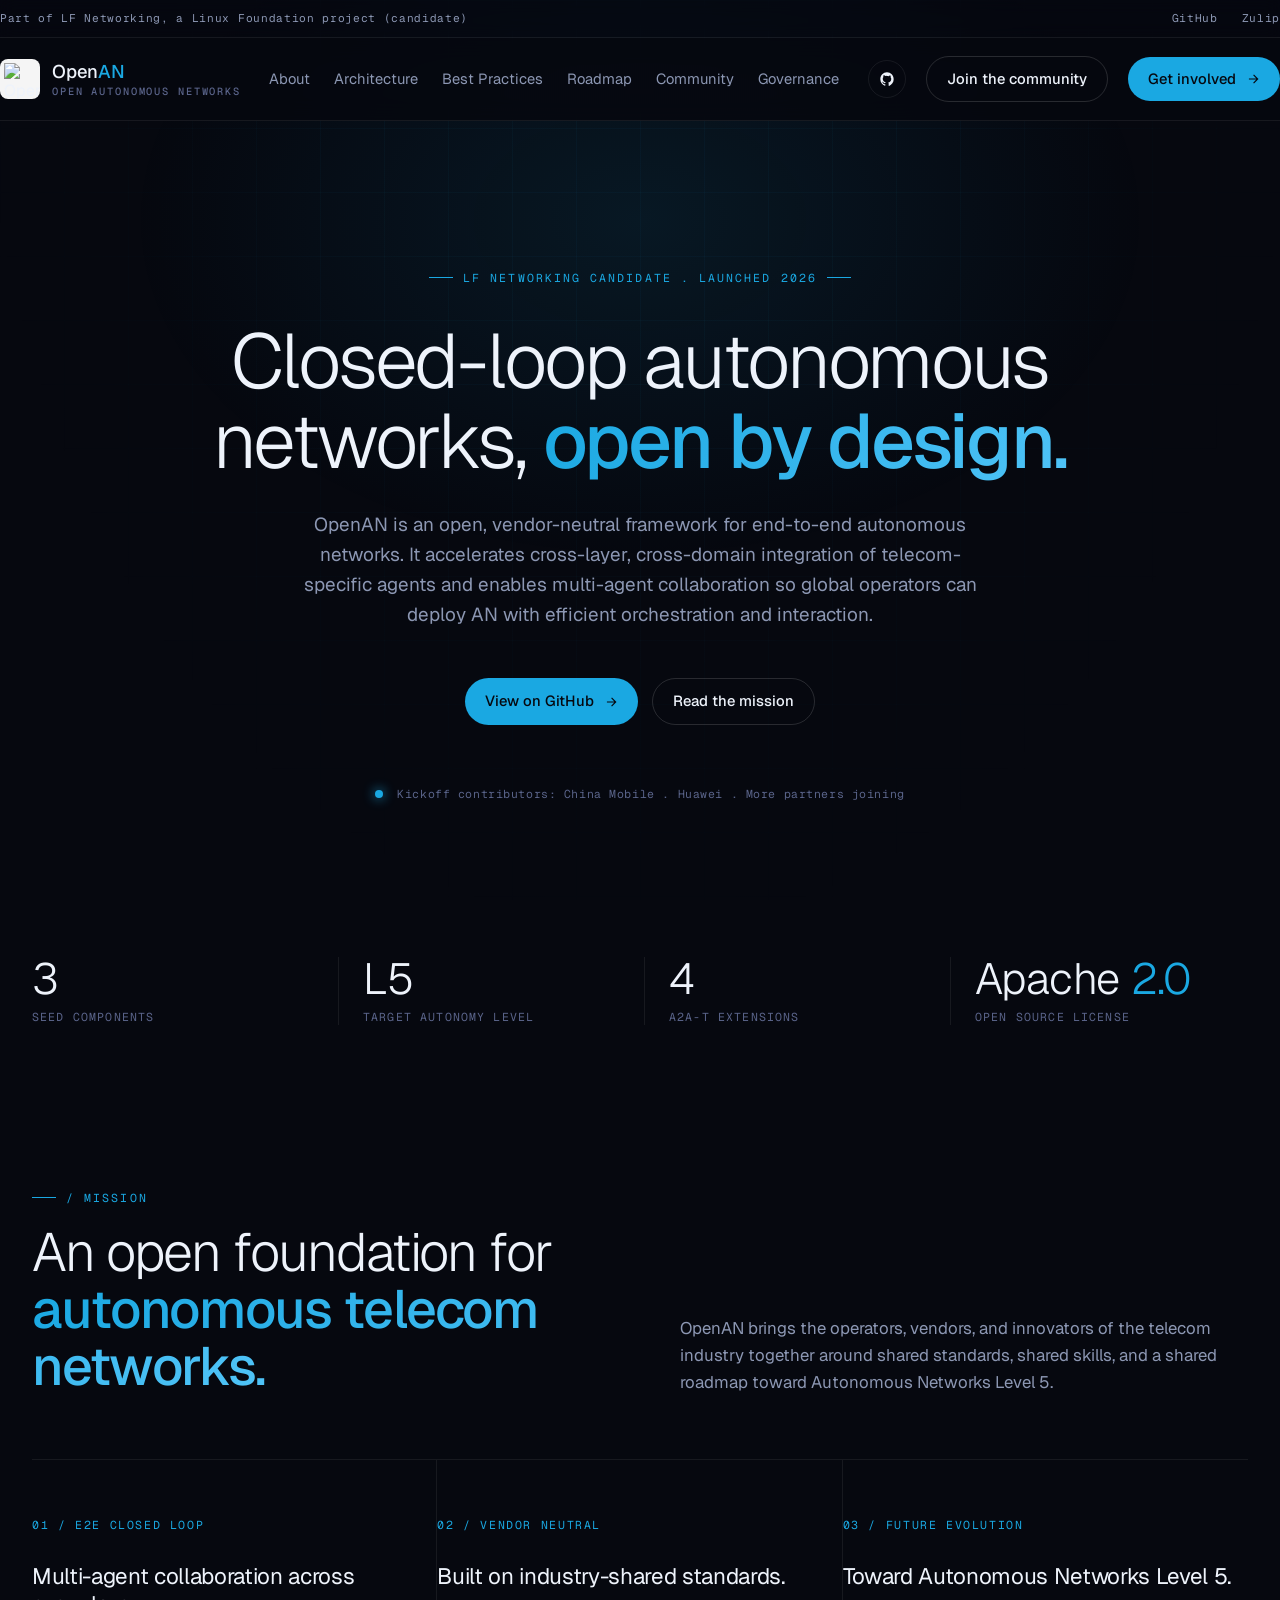
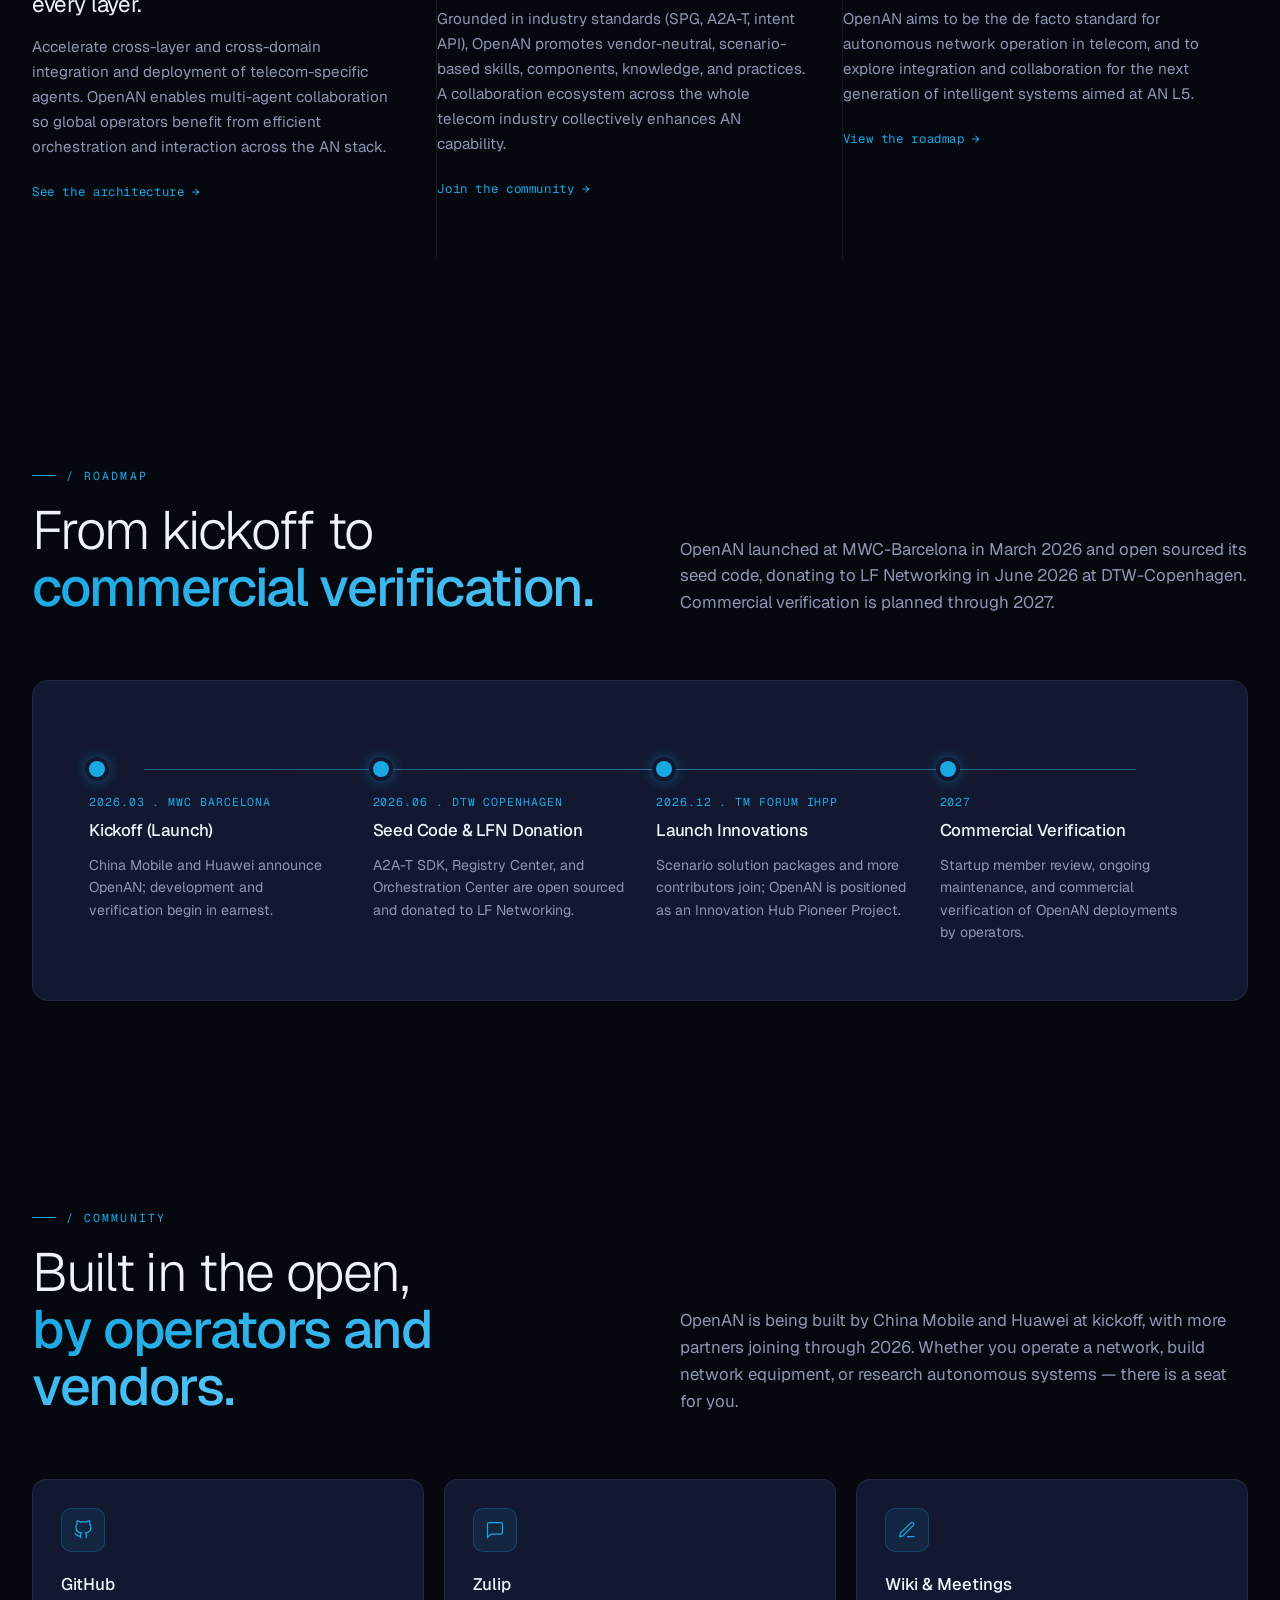
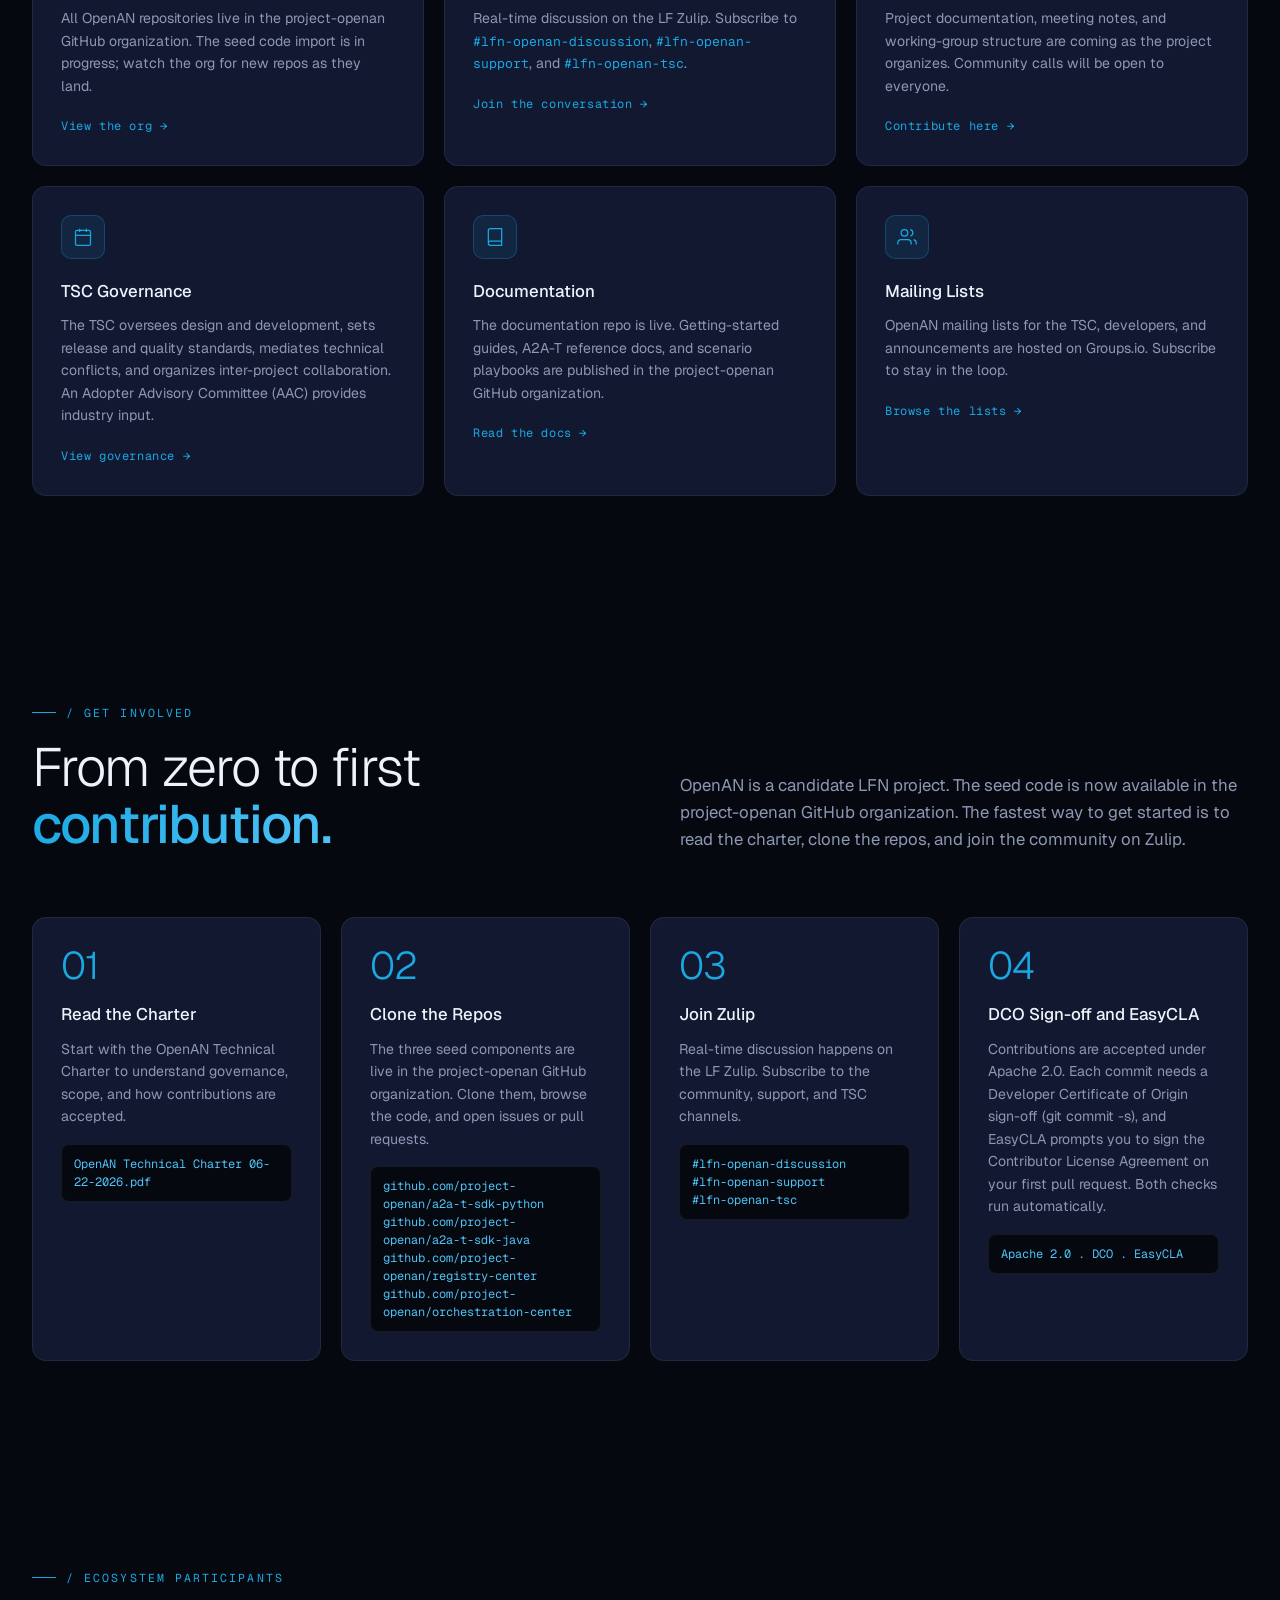
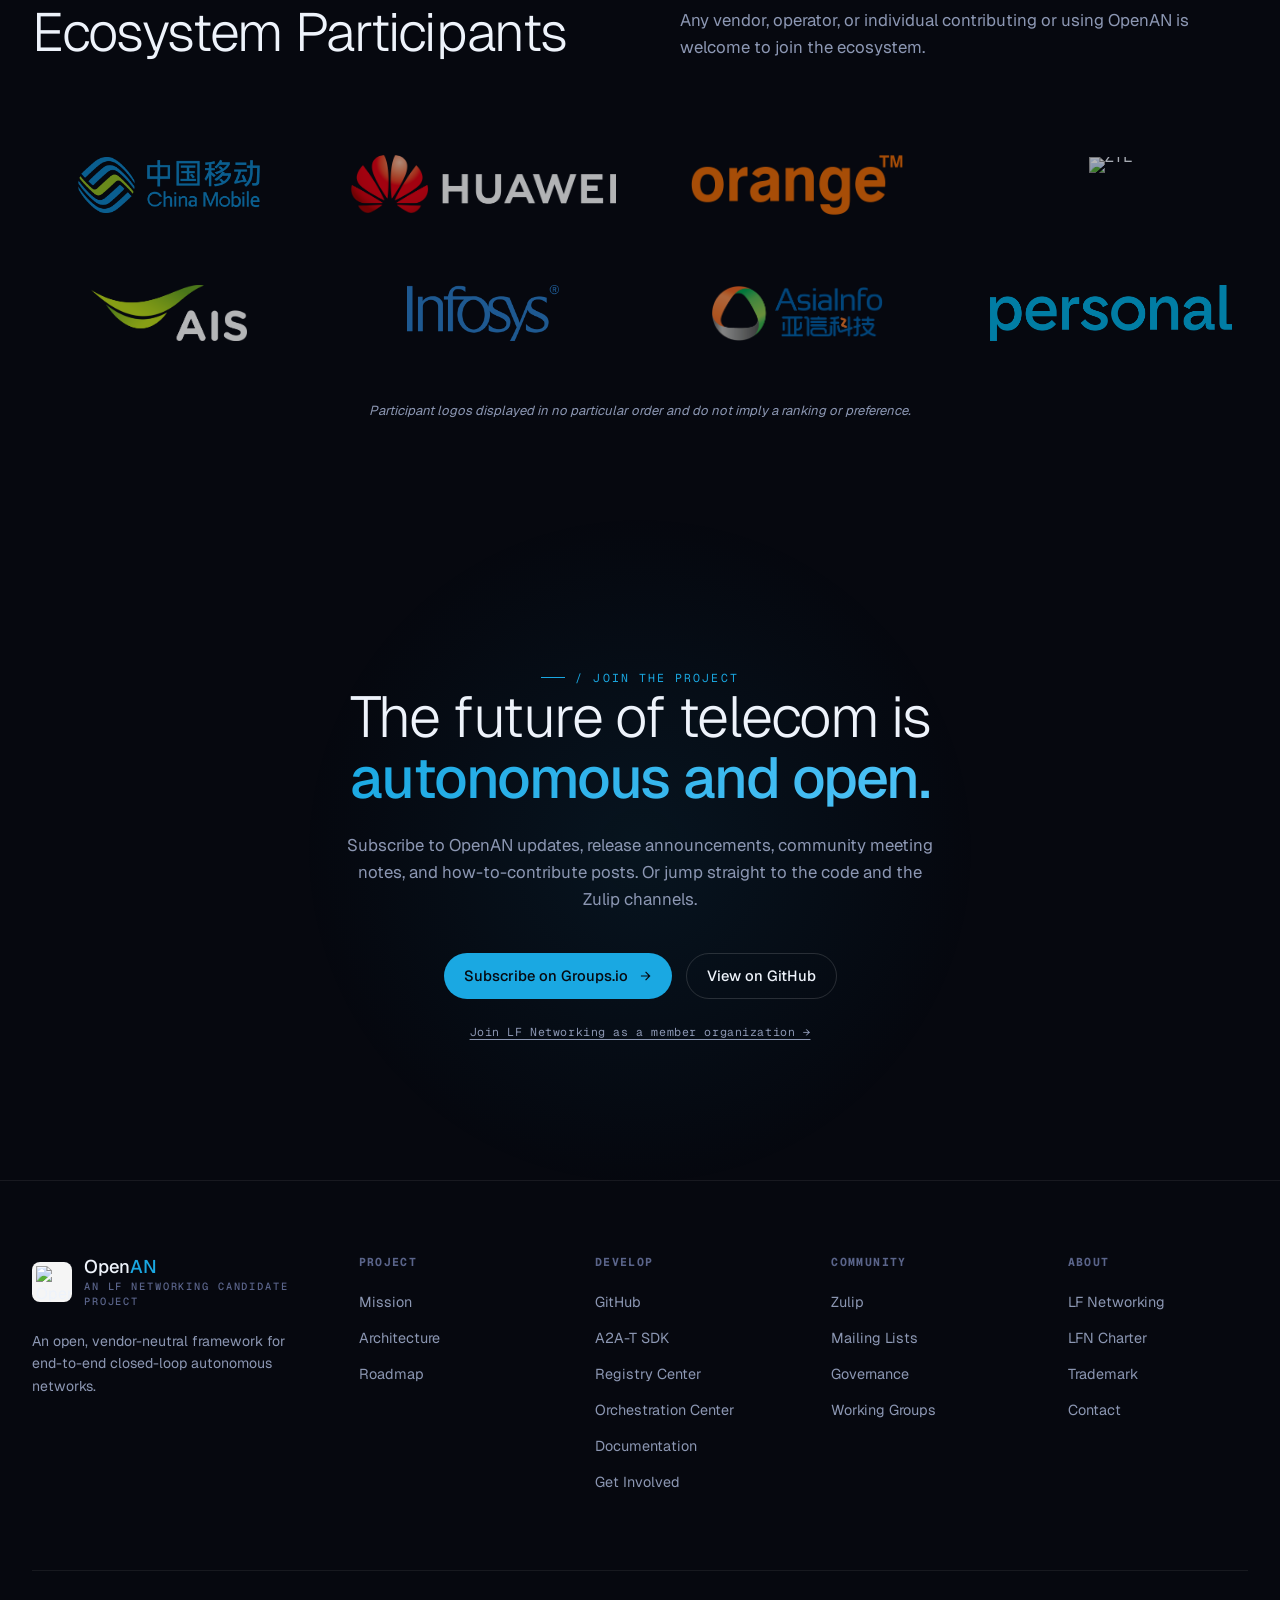
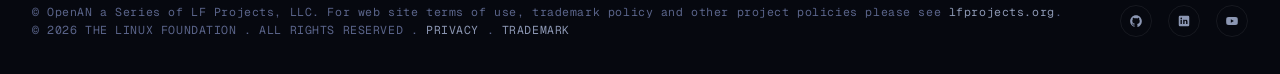
==== commit f9ed0446: "fix: combine to architecture Signed-off-by: Junjie Huang <huang2001junjie@gmail.com>" ====
--- a/index.html
+++ b/index.html
@@ -42,7 +42,6 @@
     font-size: 16px;
     line-height: 1.5;
     -webkit-font-smoothing: antialiased;
-    overflow-x: hidden;
   }
 
   /* Layered background: subtle grid + cool radial glow */
@@ -68,16 +67,6 @@
   }
 
   a { color: inherit; text-decoration: none; }
-  button { font: inherit; cursor: pointer; border: none; background: none; color: inherit; }
-  img, svg { display: block; max-width: 100%; }
-
-  .container {
-    max-width: 1320px;
-    margin: 0 auto;
-    padding: 0 32px;
-    position: relative;
-    z-index: 1;
-  }
 
   section { padding: 100px 0; position: relative; z-index: 1; }
 
@@ -260,219 +249,6 @@
     transition: opacity 0.2s;
   }
   .pillar-link:hover { opacity: 0.8; }
-
-  /* ---------- ARCHITECTURE CARD ---------- */
-  .architecture-card {
-    display: grid;
-    grid-template-columns: 1fr 1fr;
-    background: var(--surface);
-    border: 1px solid var(--border);
-    border-radius: 16px;
-    overflow: hidden;
-  }
-  .arch-content { padding: 56px; }
-  .arch-content h3 {
-    font-family: var(--display);
-    font-weight: 400;
-    font-size: 1.7rem;
-    line-height: 1.2;
-    letter-spacing: -0.02em;
-    margin: 18px 0 18px;
-  }
-  .arch-content p {
-    color: var(--text-muted);
-    line-height: 1.65;
-    margin-bottom: 32px;
-  }
-  .arch-meta {
-    display: flex;
-    gap: 36px;
-    margin-bottom: 32px;
-    padding: 20px 0;
-    border-top: 1px solid var(--border);
-    border-bottom: 1px solid var(--border);
-  }
-  .arch-meta div { display: flex; flex-direction: column; gap: 4px; }
-  .arch-meta strong {
-    font-family: var(--display);
-    font-weight: 400;
-    font-size: 1.6rem;
-    color: var(--signal);
-  }
-  .arch-meta span {
-    font-family: var(--mono);
-    font-size: 0.7rem;
-    color: var(--text-dim);
-    text-transform: uppercase;
-    letter-spacing: 0.08em;
-  }
-  .arch-visual {
-    background: linear-gradient(135deg, rgba(26,168,226,0.06), rgba(0,188,212,0.04));
-    border-left: 1px solid var(--border);
-    display: grid;
-    place-items: center;
-    min-height: 480px;
-  }
-
-  /* ---------- COMPONENT CARDS ---------- */
-  .components-grid {
-    display: grid;
-    grid-template-columns: repeat(3, 1fr);
-    gap: 20px;
-  }
-  .component-card {
-    background: var(--surface);
-    border: 1px solid var(--border);
-    border-radius: 14px;
-    padding: 32px;
-    transition: all 0.25s;
-  }
-  .component-card:hover {
-    border-color: var(--signal);
-    transform: translateY(-2px);
-    box-shadow: 0 12px 32px -16px rgba(26,168,226,0.4);
-  }
-  .component-num {
-    font-family: var(--mono);
-    font-size: 0.72rem;
-    color: var(--signal);
-    letter-spacing: 0.14em;
-    margin-bottom: 14px;
-    display: block;
-  }
-  .component-card h4 {
-    font-family: var(--display);
-    font-weight: 500;
-    font-size: 1.25rem;
-    margin-bottom: 12px;
-    letter-spacing: -0.01em;
-  }
-  .component-card .desc {
-    color: var(--text-muted);
-    font-size: 0.92rem;
-    line-height: 1.65;
-    margin-bottom: 18px;
-  }
-  .component-card .tags {
-    display: flex;
-    flex-wrap: wrap;
-    gap: 6px;
-  }
-  .component-card .tags span {
-    font-family: var(--mono);
-    font-size: 0.68rem;
-    color: var(--text-muted);
-    background: var(--surface-2);
-    padding: 4px 10px;
-    border-radius: 999px;
-    letter-spacing: 0.05em;
-  }
-
-  /* ---------- EXTENSIONS / PROJECT CARDS ---------- */
-  .projects-grid {
-    display: grid;
-    grid-template-columns: repeat(3, 1fr);
-    gap: 1px;
-    background: var(--border);
-    border: 1px solid var(--border);
-    border-radius: 14px;
-    overflow: hidden;
-  }
-  .project-card {
-    background: var(--surface);
-    padding: 32px;
-    transition: background 0.25s;
-  }
-  .project-card:hover { background: var(--surface-2); }
-  .project-card h4 {
-    font-family: var(--display);
-    font-weight: 500;
-    font-size: 1.1rem;
-    margin-bottom: 12px;
-    letter-spacing: -0.01em;
-    display: flex;
-    justify-content: space-between;
-    align-items: center;
-    gap: 12px;
-  }
-  .project-card h4 .tag {
-    font-family: var(--mono);
-    font-size: 0.65rem;
-    color: var(--signal);
-    background: rgba(26,168,226,0.1);
-    border: 1px solid rgba(26,168,226,0.25);
-    padding: 3px 8px;
-    border-radius: 999px;
-    letter-spacing: 0.05em;
-    text-transform: uppercase;
-    font-weight: 400;
-  }
-  .project-card .desc {
-    color: var(--text-muted);
-    font-size: 0.88rem;
-    line-height: 1.6;
-    margin-bottom: 16px;
-  }
-  .proj-link {
-    color: var(--signal);
-    font-family: var(--mono);
-    font-size: 0.75rem;
-    letter-spacing: 0.05em;
-  }
-
-  /* ---------- USE CASE ---------- */
-  .usecase-card {
-    background: var(--surface);
-    border: 1px solid var(--border);
-    border-radius: 16px;
-    padding: 48px;
-    display: grid;
-    grid-template-columns: 1fr 1fr;
-    gap: 56px;
-    align-items: center;
-  }
-  .usecase-card h3 {
-    font-family: var(--display);
-    font-weight: 400;
-    font-size: 1.5rem;
-    margin: 18px 0;
-    letter-spacing: -0.02em;
-  }
-  .usecase-card p {
-    color: var(--text-muted);
-    line-height: 1.65;
-    margin-bottom: 14px;
-  }
-  .usecase-flow {
-    background: linear-gradient(135deg, rgba(26,168,226,0.05), rgba(0,188,212,0.03));
-    border: 1px solid var(--border);
-    border-radius: 12px;
-    padding: 32px;
-  }
-  .usecase-flow ol {
-    list-style: none;
-    counter-reset: flow;
-  }
-  .usecase-flow li {
-    counter-increment: flow;
-    padding: 12px 0 12px 44px;
-    border-top: 1px solid var(--border);
-    position: relative;
-    color: var(--text-muted);
-    font-size: 0.92rem;
-    line-height: 1.55;
-  }
-  .usecase-flow li:first-child { border-top: none; }
-  .usecase-flow li::before {
-    content: counter(flow, decimal-leading-zero);
-    position: absolute;
-    left: 0; top: 12px;
-    font-family: var(--mono);
-    font-size: 0.78rem;
-    color: var(--signal);
-    letter-spacing: 0.05em;
-  }
-  .usecase-flow li strong { color: var(--text); font-weight: 500; }
 
   /* ---------- ROADMAP ---------- */
   .roadmap-card {
@@ -816,6 +592,8 @@
     padding: 12px 24px;
     background: var(--signal);
     color: var(--void);
+    border: none;
+    cursor: pointer;
     border-radius: 999px;
     font-weight: 500;
     font-size: 0.9rem;
@@ -898,12 +676,6 @@
     .pillar { border-right: none; border-bottom: 1px solid var(--border); padding: 36px 0 !important; }
     .pillar:last-child { border-bottom: none; }
     .pillar-num { margin-bottom: 24px; }
-    .architecture-card { grid-template-columns: 1fr; }
-    .arch-content { padding: 40px; }
-    .arch-visual { border-left: none; border-top: 1px solid var(--border); min-height: 360px; padding: 32px; }
-    .components-grid { grid-template-columns: 1fr; }
-    .projects-grid { grid-template-columns: repeat(2, 1fr); }
-    .usecase-card { grid-template-columns: 1fr; gap: 32px; padding: 36px; }
     .roadmap-card { padding: 36px; }
     .roadmap-grid { grid-template-columns: 1fr 1fr; gap: 32px 24px; }
     .roadmap-grid::before { display: none; }
@@ -915,18 +687,13 @@
     .section-head { grid-template-columns: 1fr; gap: 24px; align-items: start; margin-bottom: 48px; }
   }
   @media (max-width: 640px) {
-    .container { padding: 0 20px; }
     section { padding: 72px 0; }
     .stats-grid { grid-template-columns: 1fr 1fr; }
     .stat { border-left: none; padding-left: 0; }
-    .projects-grid { grid-template-columns: 1fr; }
-    .community-grid { grid-template-columns: 1fr; }
-    .steps-grid { grid-template-columns: 1fr; }
     .roadmap-grid { grid-template-columns: 1fr; }
     .footer-grid { grid-template-columns: 1fr; }
     .newsletter-form { flex-direction: column; border-radius: 16px; padding: 8px; }
     .newsletter-form button { border-radius: 12px; }
-    .arch-meta { flex-direction: column; gap: 16px; }
   }
 
   /* ---------- PARTNER LOGO GRID ---------- */
@@ -945,6 +712,12 @@
     opacity: 0.7;
     transition: opacity 0.3s;
   }
+.partner-grid a {
+    display: flex;
+    align-items: center;
+    justify-content: center;
+    line-height: 0;
+  }
   .partner-logo:hover {
     opacity: 1;
   }
@@ -955,6 +728,14 @@
   }
   .partner-logo[alt="Huawei"] {
     height: 80px;
+  }
+
+  .partner-note {
+    margin: 24px auto 0;
+    max-width: 620px;
+    text-align: center;
+    font-size: 0.82rem;
+    color: var(--text-muted);
   }
 
   @media (max-width: 768px) {
@@ -981,8 +762,7 @@
       <a href="index.html" style="font-weight:600;">OpenAN</a>
       <a href="index.html#about">About</a>
       <a href="best-practices.html">Best Practices</a>
-      <a href="index.html#architecture">Architecture</a>
-      <a href="index.html#components">Components</a>
+      <a href="architecture.html">Architecture</a>
       <a href="index.html#roadmap">Roadmap</a>
       <a href="index.html#community">Community</a>
       <a href="governance.html">Governance</a>
@@ -1056,7 +836,7 @@
         <span class="pillar-num">01 / E2E Closed Loop</span>
         <h3>Multi-agent collaboration across every layer.</h3>
         <p>Accelerate cross-layer and cross-domain integration and deployment of telecom-specific agents. OpenAN enables multi-agent collaboration so global operators benefit from efficient orchestration and interaction across the AN stack.</p>
-        <a href="#architecture" class="pillar-link">See the architecture &#8594;</a>
+        <a href="architecture.html" class="pillar-link">See the architecture &#8594;</a>
       </div>
       <div class="pillar">
         <span class="pillar-num">02 / Vendor Neutral</span>
@@ -1069,163 +849,6 @@
         <h3>Toward Autonomous Networks Level 5.</h3>
         <p>OpenAN aims to be the de facto standard for autonomous network operation in telecom, and to explore integration and collaboration for the next generation of intelligent systems aimed at AN L5.</p>
         <a href="#roadmap" class="pillar-link">View the roadmap &#8594;</a>
-      </div>
-    </div>
-  </div>
-</section>
-
-<!-- ARCHITECTURE -->
-<section id="architecture" style="padding-top: 40px;">
-  <div class="container">
-    <div class="architecture-card">
-      <div class="arch-content">
-        <span class="kicker">Project Scope</span>
-        <h3>A multi-agent collaboration framework for OSS, EMS, and the network layer.</h3>
-        <p>OpenAN sits between the service layer (OSS copilots, optimization and fault agents) and the network layer (RAN, fixed access, IP, core). The A2A-T SDK extends Google's A2A protocol with telecom-grade primitives so agents in either layer can register, discover, negotiate, and act safely on the network.</p>
-
-        <div class="arch-meta">
-          <div>
-            <strong>3</strong>
-            <span>Open source components</span>
-          </div>
-          <div>
-            <strong>4</strong>
-            <span>A2A-T extensions</span>
-          </div>
-          <div>
-            <strong>2</strong>
-            <span>Transport protocols</span>
-          </div>
-        </div>
-
-        <a href="#components" class="btn btn-primary">
-          Explore the components
-          <svg width="14" height="14" viewBox="0 0 24 24" fill="none" stroke="currentColor" stroke-width="2"><path d="M5 12h14M13 5l7 7-7 7"/></svg>
-        </a>
-      </div>
-
-      <div class="arch-visual">
-        <img src="src/images/openan-arch.png" alt="OpenAN Architecture Diagram" style="max-width:100%;height:auto;">
-      </div>
-    </div>
-  </div>
-</section>
-
-<!-- COMPONENTS -->
-<section id="components">
-  <div class="container">
-    <div class="section-head">
-      <div>
-        <span class="kicker section-tag">/ Seed Components</span>
-        <h2>Three components,<br/><em>open sourced together.</em></h2>
-      </div>
-      <p>In June 2026 at DTW-Copenhagen, OpenAN open sources its three seed components. From September to December, scenario-based solution packages are released through joint innovation with operators.</p>
-    </div>
-
-    <div class="components-grid">
-      <div class="component-card">
-        <span class="component-num">01 / SDK</span>
-        <h4>A2A-T SDK</h4>
-        <p class="desc">A telecom-grade extension of the A2A protocol, designed for deterministic, network-scenario-compliant cross-layer agent collaboration. Supports JSON-RPC and HTTP+REST.</p>
-        <div class="tags">
-          <span>JSON-RPC</span>
-          <span>HTTP+REST</span>
-          <span>Apache 2.0</span>
-          <span>A2A-T-SDK-Python</span>
-          <span>A2A-T-SDK-Java</span>
-        </div>
-      </div>
-      <div class="component-card">
-        <span class="component-num">02 / Discovery</span>
-        <h4>Registry Center</h4>
-        <p class="desc">The "agent labor market" — a yellow-pages service that finds and manages agent addresses, registers skills, handles health management, and uses LLM-aided retrieval to map intents to the right agent.</p>
-        <div class="tags">
-          <span>Agent Cards</span>
-          <span>Skill Registry</span>
-          <span>RAG Retrieval</span>
-        </div>
-      </div>
-      <div class="component-card">
-        <span class="component-num">03 / Workflow</span>
-        <h4>Orchestration Center</h4>
-        <p class="desc">A hub that orchestrates agents into reliable, reusable workflows via a workflow canvas, condition editor, property manager, and a workflow market — bridging manual design and autonomous programming.</p>
-        <div class="tags">
-          <span>Workflow Canvas</span>
-          <span>Autonomous Programming</span>
-          <span>Knowledge &amp; RAG</span>
-        </div>
-      </div>
-    </div>
-  </div>
-</section>
-
-<!-- A2A-T EXTENSIONS -->
-<section style="padding-top: 40px;">
-  <div class="container">
-    <div class="section-head">
-      <div>
-        <span class="kicker section-tag">/ A2A-T Extensions</span>
-        <h2>Telecom-grade primitives on top<br/>of <em>the A2A protocol.</em></h2>
-      </div>
-      <p>A2A is the foundation for inter-agent communication. For telecom, A2A-T adds four extensions so agents can describe tasks precisely, share network events efficiently, negotiate around ambiguity, and act on the network only with explicit authorization.</p>
-    </div>
-
-    <div class="projects-grid">
-      <div class="project-card">
-        <h4>Task-T <span class="tag">Schema</span></h4>
-        <div class="desc">A structured task schema that defines a deterministic prompt for each task, eliminating the ambiguity of free-form requests between agents.</div>
-      </div>
-      <div class="project-card">
-        <h4>Notification-T <span class="tag">Eventing</span></h4>
-        <div class="desc">Network event subscription and publication. Optimized for the data/event reporting patterns that telecom O&amp;M relies on at scale.</div>
-      </div>
-      <div class="project-card">
-        <h4>Negotiation-T <span class="tag">Control</span></h4>
-        <div class="desc">Controllable, structured negotiation between agents to resolve ambiguity and confirm feasibility before action is taken.</div>
-      </div>
-      <div class="project-card">
-        <h4>Authorization-T <span class="tag">Security</span></h4>
-        <div class="desc">Dynamic security: agent card and skill limitations plus explicit authorization before any agent makes network-changing operations.</div>
-      </div>
-      <div class="project-card">
-        <h4>Agent Cards <span class="tag">Base</span></h4>
-        <div class="desc">A2A base fields — name, description, URL, provider, version, capabilities, authentication, default input modes, and skills — fully reused by A2A-T.</div>
-      </div>
-      <div class="project-card">
-        <h4>Transport <span class="tag">Protocol</span></h4>
-        <div class="desc">JSON-RPC for fixed-format, one-way messages; HTTP+REST for stateful, long-lived connections over URL-addressable resources.</div>
-      </div>
-    </div>
-  </div>
-</section>
-
-<!-- USE CASE -->
-<section style="padding-top: 40px;">
-  <div class="container">
-    <div class="section-head">
-      <div>
-        <span class="kicker section-tag">/ Multi-Agent Use Case</span>
-        <h2>Home broadband<br/><em>complaint handling.</em></h2>
-      </div>
-      <p>When a customer calls in with "no internet for two days" or "YouTube is slow", OpenAN orchestrates the right agents end-to-end — billing, CDN, RAN, and vendor-specific fault agents — and hands off to a human expert only when needed.</p>
-    </div>
-
-    <div class="usecase-card">
-      <div>
-        <span class="kicker">Workflow</span>
-        <h3>From call center to NOC, with humans in the loop.</h3>
-        <p>The Home Broadband Complaint Handling Agent recalls a workflow from the Orchestration Center, retrieves the matching agents from the Registry Center, and coordinates them over A2A-T.</p>
-        <p>Different complaints trigger different workflows: a billing issue invokes the customer-care and billing agents; a CDN issue invokes customer-care, the CDN agent, and a vendor FAN agent.</p>
-      </div>
-
-      <div class="usecase-flow">
-        <ol>
-          <li><strong>Intent capture</strong> — Call center receives the customer complaint and forwards intent to the Complaint Handling Agent.</li>
-          <li><strong>Workflow recall</strong> — The Orchestration Center selects the workflow that matches the complaint type.</li>
-          <li><strong>Agent retrieval</strong> — The Registry Center returns matching agent cards (customer care, billing, CDN, vendor FAN, etc.).</li>
-          <li><strong>Multi-agent execution</strong> — Agents collaborate over A2A-T to diagnose and resolve the issue.</li>
-          <li><strong>Expert handoff</strong> — When the workflow cannot resolve the case, the NOC expert is brought in with full context.</li>
-        </ol>
       </div>
     </div>
   </div>
@@ -1391,15 +1014,17 @@
     </div>
 
     <div class="partner-grid">
-        <img class="partner-logo" src="./src/images/participants-logo/中国移动.png" alt="China Mobile" />
-        <img class="partner-logo" src="./src/images/participants-logo/huawei.png" alt="Huawei" />
-        <img class="partner-logo" src="./src/images/participants-logo/orange.png" alt="Orange" />
-        <img class="partner-logo" src="./src/images/participants-logo/ZTE.webp" alt="ZTE" />
-        <img class="partner-logo" src="./src/images/participants-logo/ais.png" alt="AIS" />
-        <img class="partner-logo" src="./src/images/participants-logo/infosys.webp" alt="Infosys" />
-        <img class="partner-logo" src="./src/images/participants-logo/asianinfo.png" alt="AsiaInfo" />
-        <img class="partner-logo" src="./src/images/participants-logo/personal.webp" alt="Personal / Telecom Argentina" />
-    </div>
+        <a href="https://www.chinamobileltd.com" target="_blank" rel="noopener noreferrer"><img class="partner-logo" src="./src/images/participants-logo/china_mobile.png" alt="China Mobile" /></a>
+        <a href="https://www.huawei.com" target="_blank" rel="noopener noreferrer"><img class="partner-logo" src="./src/images/participants-logo/huawei.png" alt="Huawei" /></a>
+        <a href="https://www.orange.com" target="_blank" rel="noopener noreferrer"><img class="partner-logo" src="./src/images/participants-logo/orange.png" alt="Orange" /></a>
+        <a href="https://www.zte.com.cn" target="_blank" rel="noopener noreferrer"><img class="partner-logo" src="./src/images/participants-logo/zte.webp" alt="ZTE" /></a>
+        <a href="https://www.ais.co.th" target="_blank" rel="noopener noreferrer"><img class="partner-logo" src="./src/images/participants-logo/ais.png" alt="AIS" /></a>
+        <a href="https://www.infosys.com" target="_blank" rel="noopener noreferrer"><img class="partner-logo" src="./src/images/participants-logo/infosys.webp" alt="Infosys" /></a>
+        <a href="https://www.asiainfo.com" target="_blank" rel="noopener noreferrer"><img class="partner-logo" src="./src/images/participants-logo/asianinfo.png" alt="AsiaInfo" /></a>
+        <a href="https://www.telecom.com.ar" target="_blank" rel="noopener noreferrer"><img class="partner-logo" src="./src/images/participants-logo/personal.webp" alt="Personal / Telecom Argentina" /></a>
+    </div>
+
+    <p class="partner-note"><em>Participant logos displayed in no particular order and do not imply a ranking or preference.</em></p>
   </div>
 </section>
 
@@ -1442,8 +1067,7 @@
         <h5>Project</h5>
         <ul>
           <li><a href="#about">Mission</a></li>
-          <li><a href="#architecture">Architecture</a></li>
-          <li><a href="#components">Components</a></li>
+          <li><a href="architecture.html">Architecture</a></li>
           <li><a href="#roadmap">Roadmap</a></li>
         </ul>
       </div>
--- a/components/navbar.css
+++ b/components/navbar.css
@@ -1,12 +1,14 @@
 /* ============================================================
-   Navbar Component — 共享导航样式（单一来源）
-   依赖各页面 :root 中定义的 CSS 变量（--void/--border/--signal 等）。
-   页面中禁止内联 navbar 相关样式。
-   包含组件所需的 .container / .btn* 体系：三页均引用本文件，
-   页面内容区（hero CTA、gov-cta 等）使用的 .btn* 样式同样来自这里。
+   Navbar Component - shared navigation styles (single source of truth)
+   Depends on CSS variables (--void/--border/--signal etc.) defined in
+   each page's :root.
+   Inline navbar styles are forbidden in pages.
+   Provides the .container / .btn* system required by the component:
+   all three pages reference this file, and the .btn* styles used by
+   page content areas (hero CTA, gov-cta, etc.) also come from here.
    ============================================================ */
 
-/* ---------- CONTAINER（组件所需的布局容器） ---------- */
+/* ---------- CONTAINER (layout container required by the component) ---------- */
 .container {
   max-width: 1320px;
   margin: 0 auto;
@@ -91,7 +93,7 @@
 /* ---------- NAV ---------- */
 .nav {
   display: flex;
-  gap: 36px;
+  gap: 24px;
   font-size: 0.92rem;
   font-weight: 400;
 }
@@ -100,6 +102,7 @@
   transition: color 0.2s;
   position: relative;
   padding: 6px 0;
+  white-space: nowrap;
 }
 .nav a:hover { color: var(--text); }
 .nav a::after {
@@ -126,7 +129,7 @@
 }
 .icon-btn:hover { border-color: var(--signal); color: var(--signal); }
 
-/* ---------- BUTTONS（header-actions 及页面内容区共用） ---------- */
+/* ---------- BUTTONS (shared by header-actions and page content areas) ---------- */
 .btn {
   display: inline-flex;
   align-items: center;
@@ -151,7 +154,7 @@
 }
 .btn-ghost:hover { border-color: var(--signal); color: var(--signal); }
 
-/* ---------- HAMBURGER（纯装饰，无 JS，既有状态） ---------- */
+/* ---------- HAMBURGER (purely decorative, no JS, existing state) ---------- */
 .hamburger {
   display: none;
   width: 38px; height: 38px;
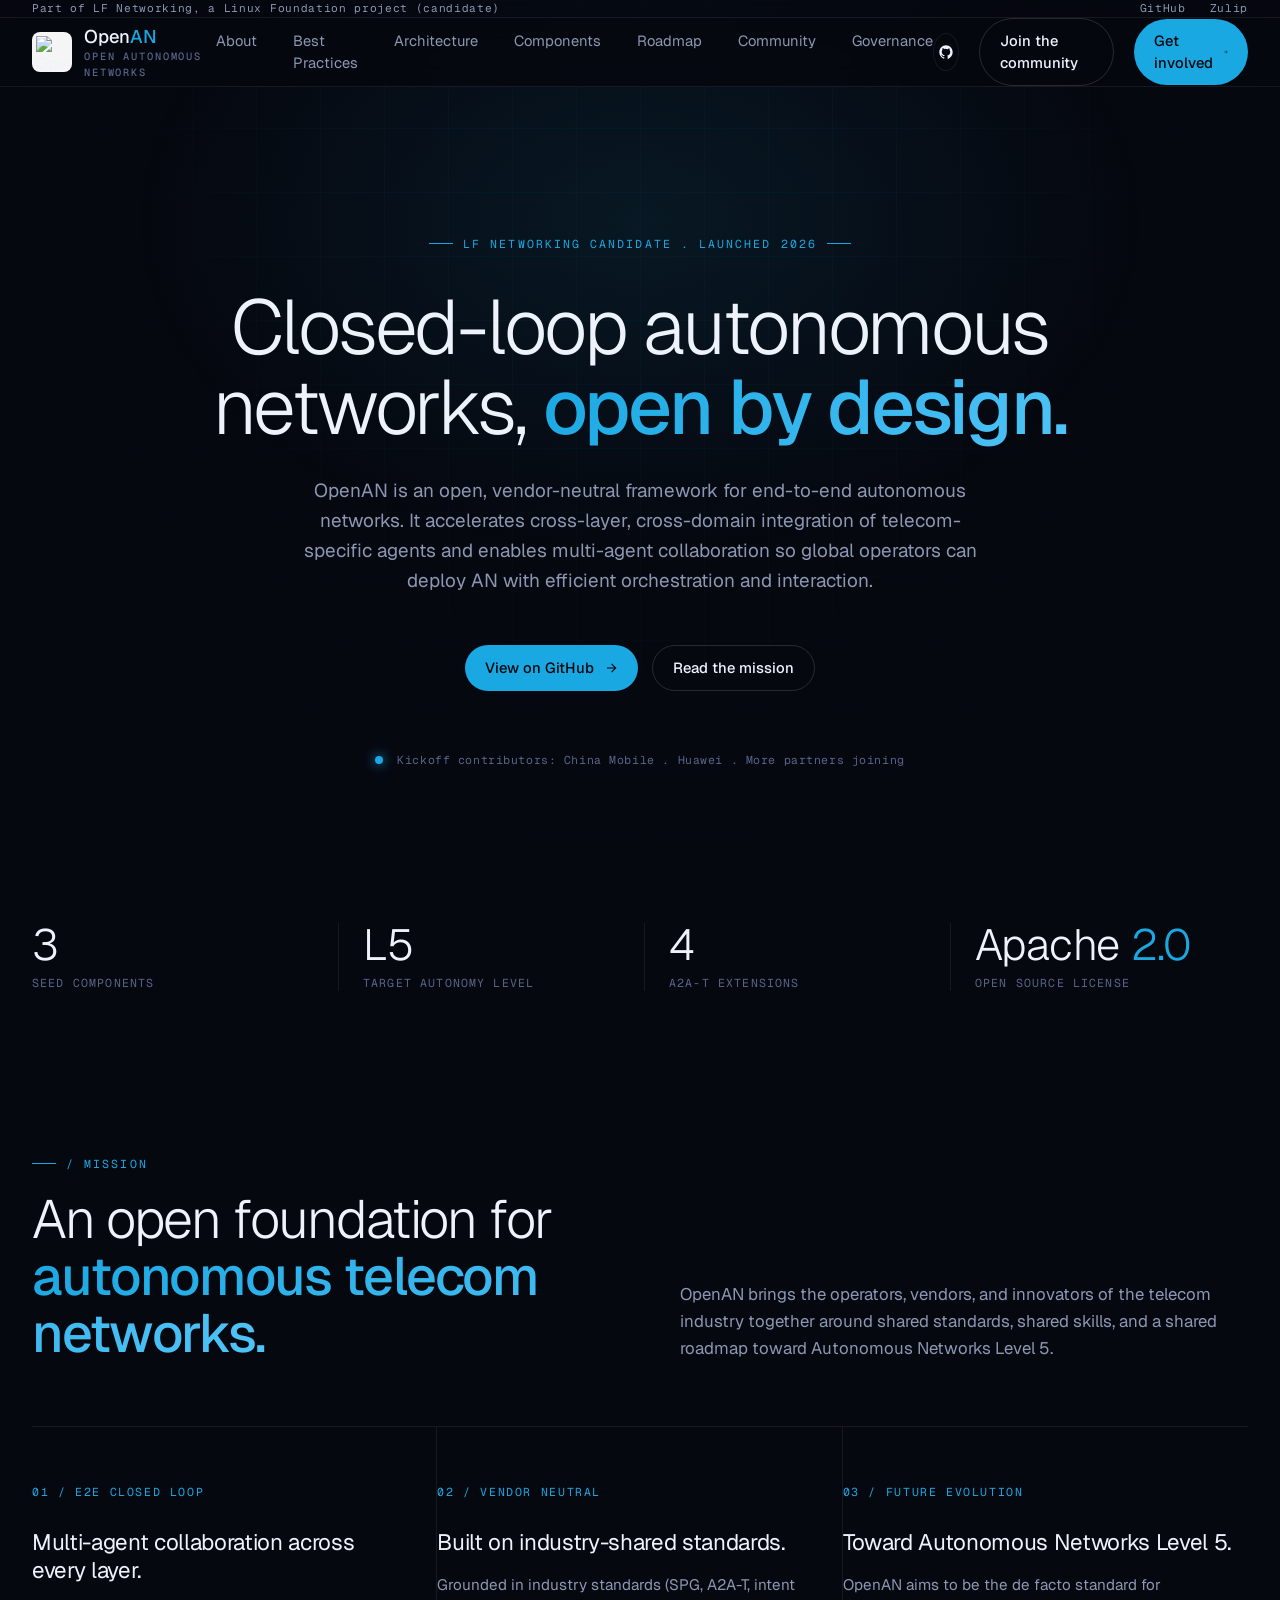
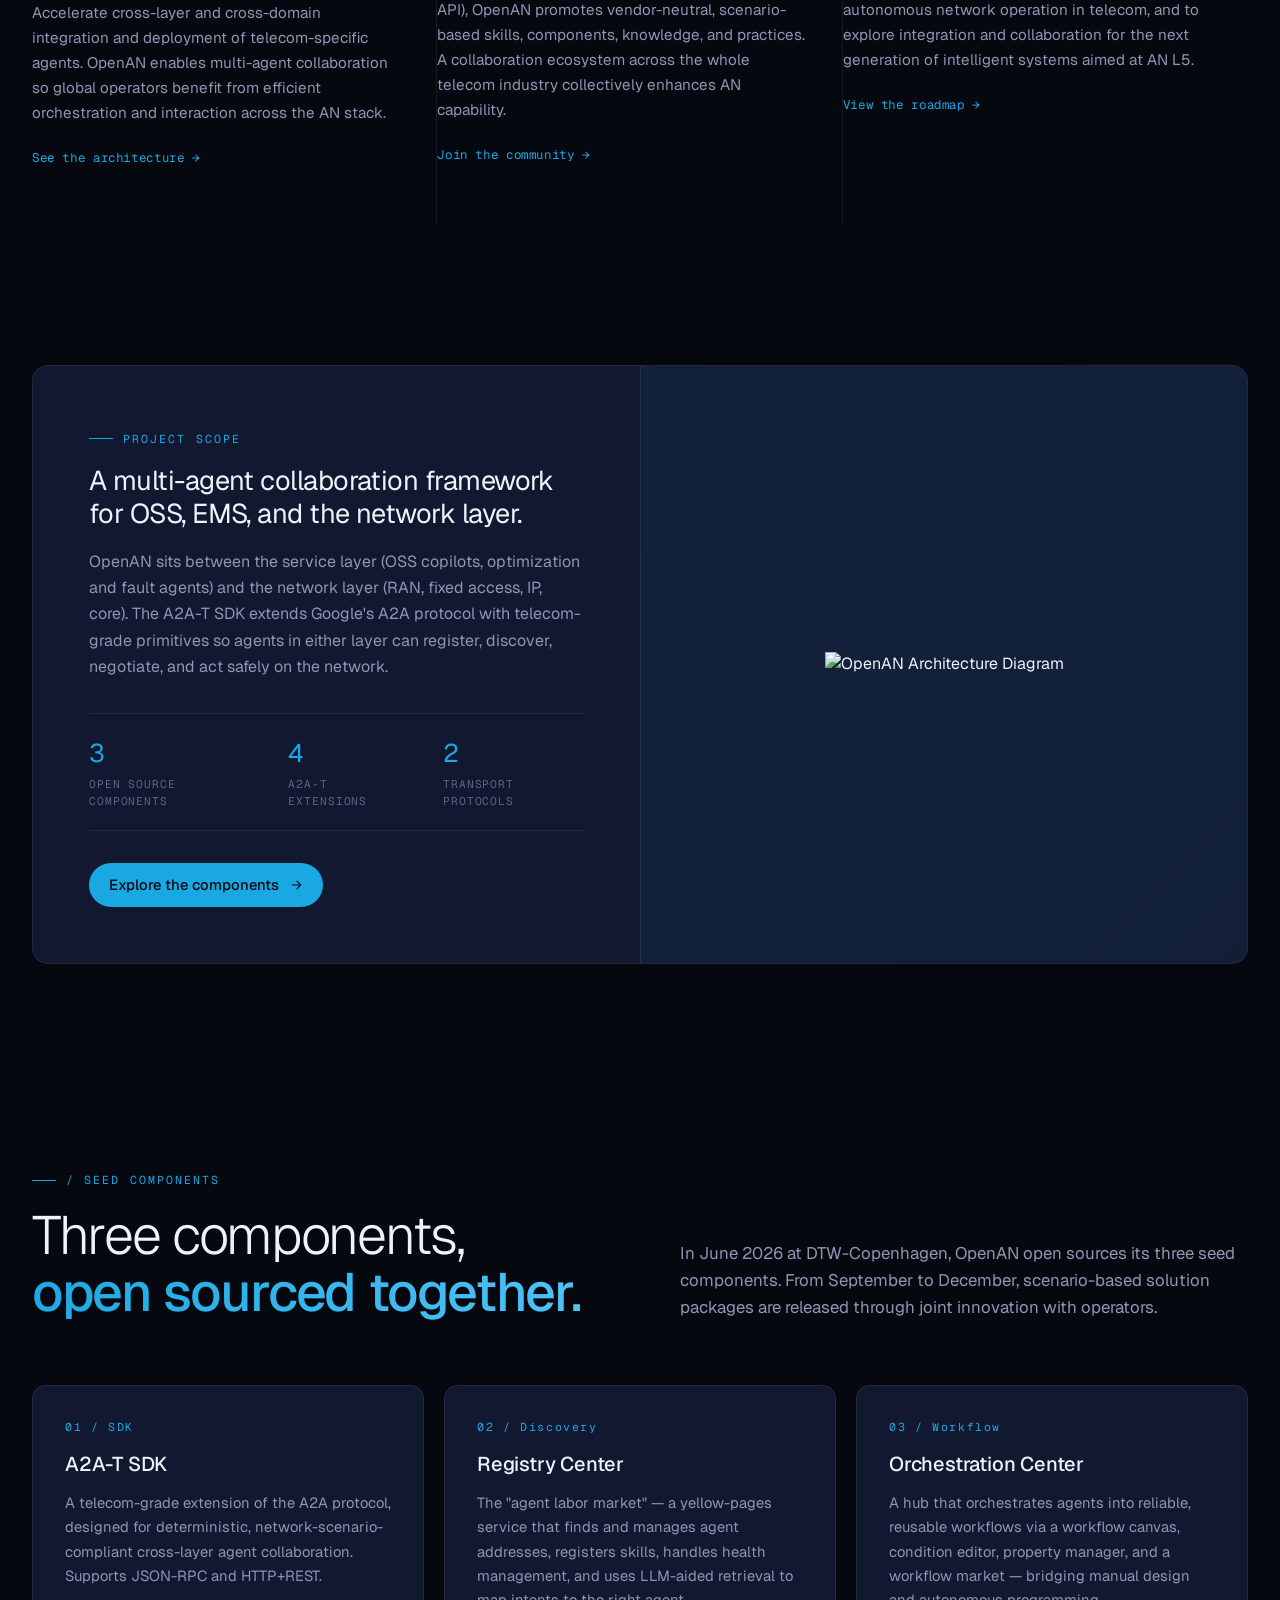
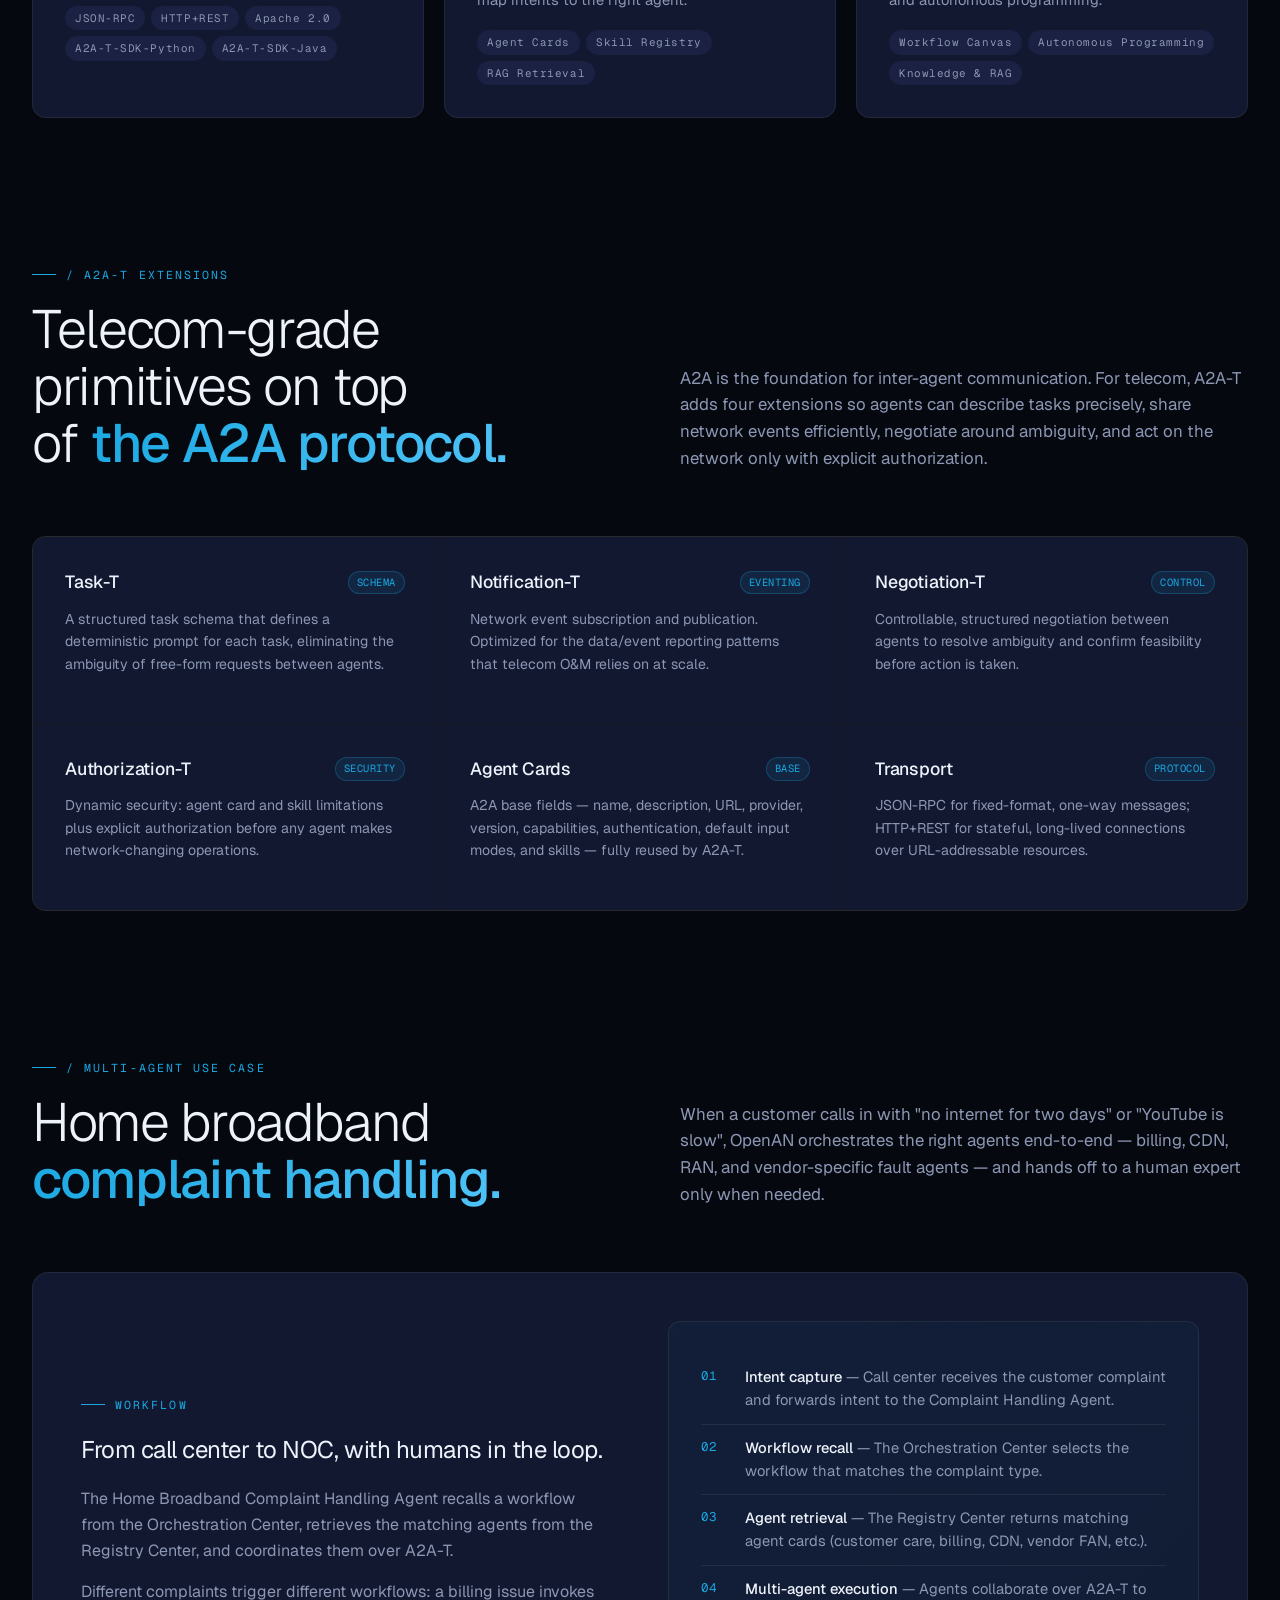
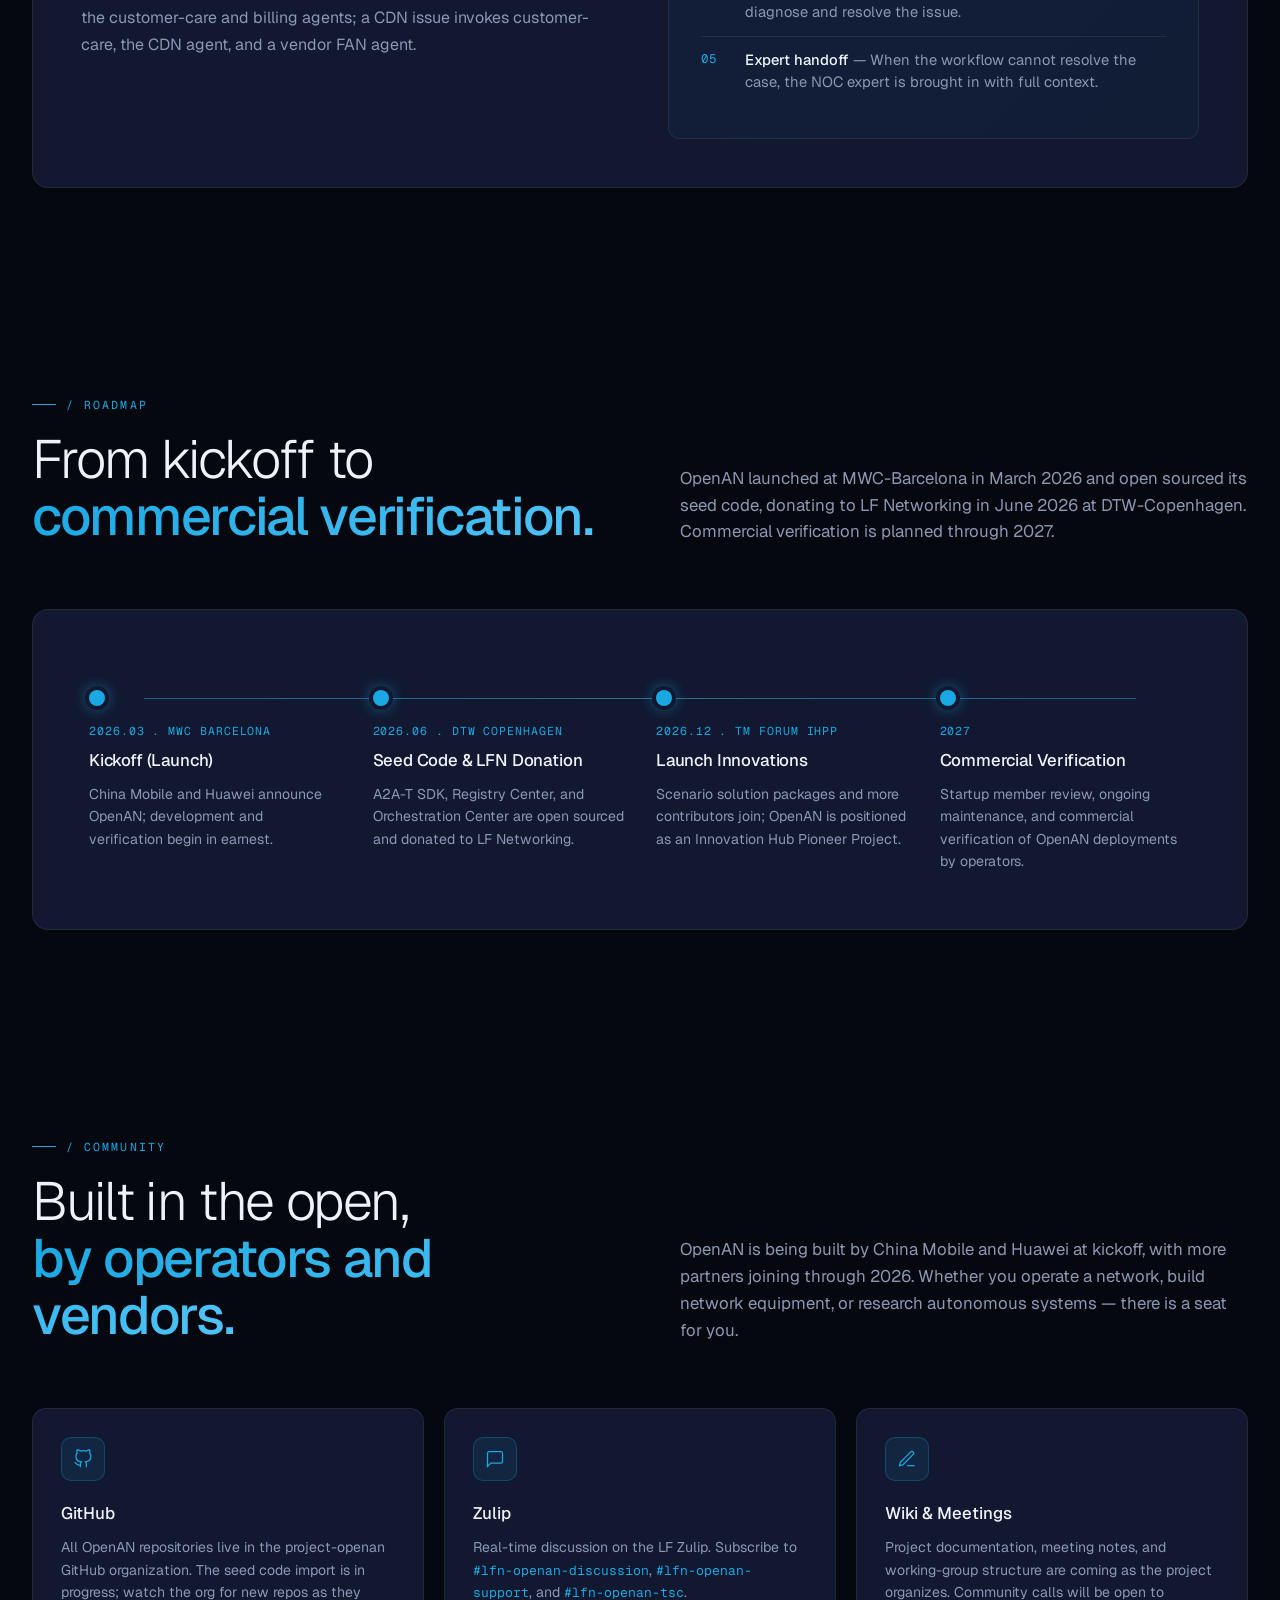
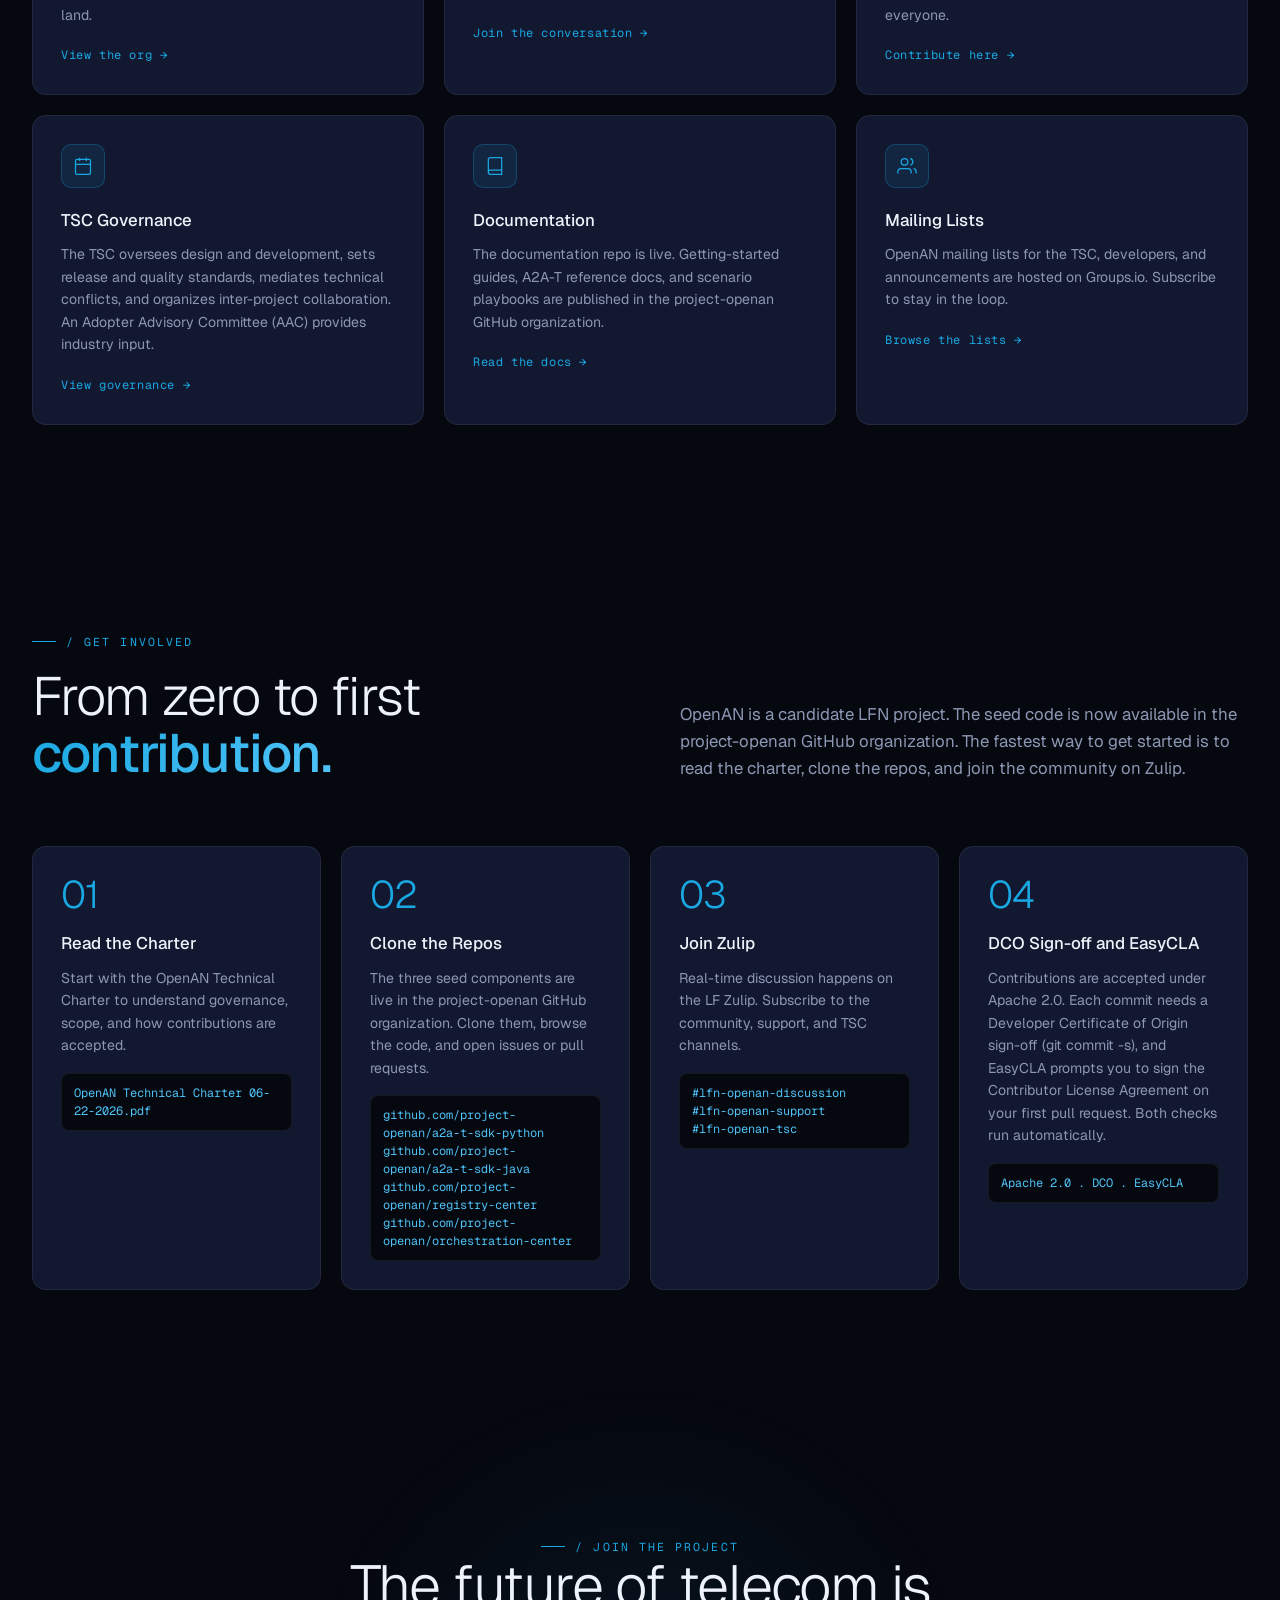
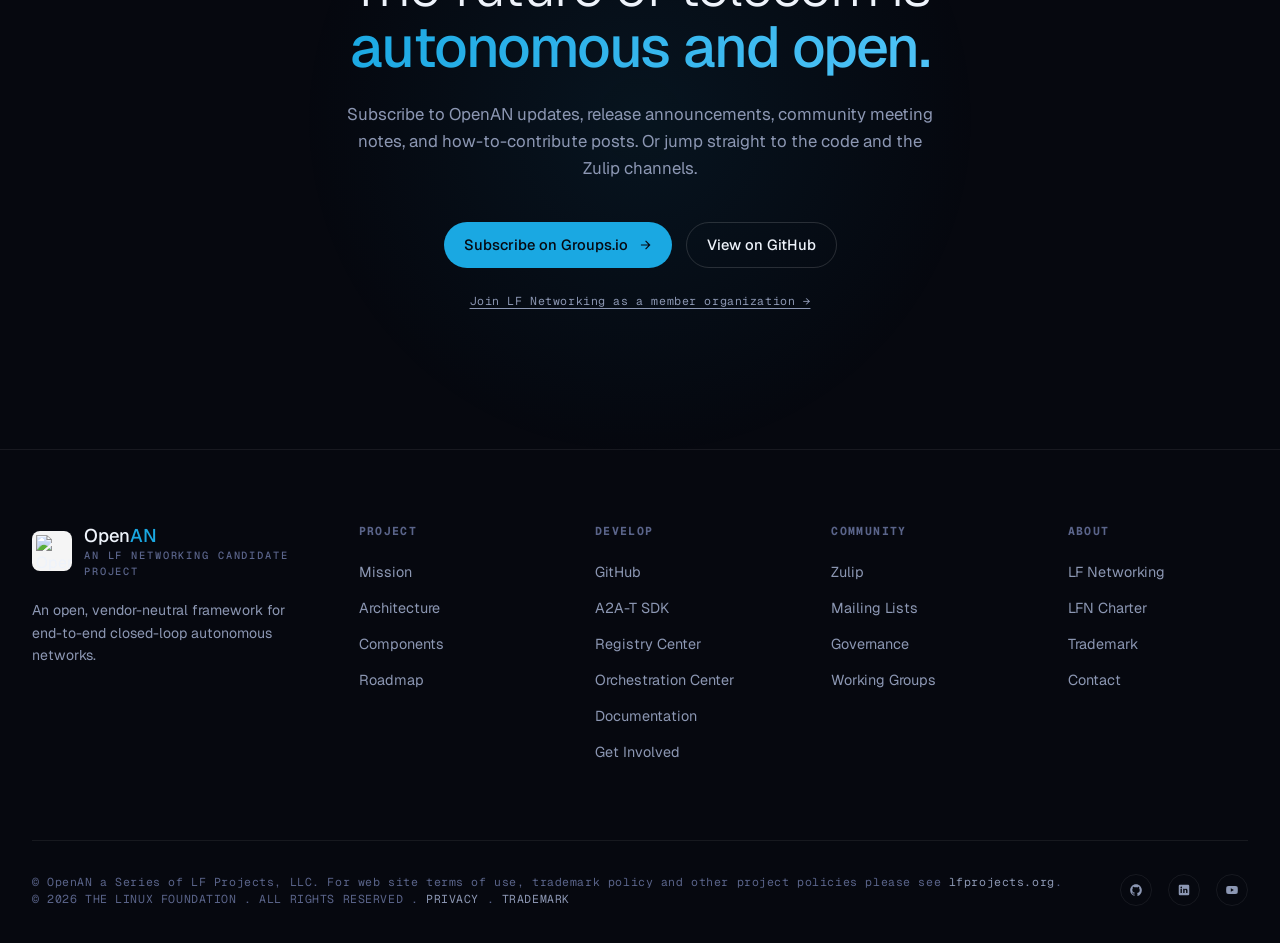
==== commit ef76c9c6: "feat: best-practices Signed-off-by: Junjie Huang <huang2001junjie@gmail.com>" ====
--- a/index.html
+++ b/index.html
@@ -42,6 +42,7 @@
     font-size: 16px;
     line-height: 1.5;
     -webkit-font-smoothing: antialiased;
+    overflow-x: hidden;
   }
 
   /* Layered background: subtle grid + cool radial glow */
@@ -67,6 +68,16 @@
   }
 
   a { color: inherit; text-decoration: none; }
+  button { font: inherit; cursor: pointer; border: none; background: none; color: inherit; }
+  img, svg { display: block; max-width: 100%; }
+
+  .container {
+    max-width: 1320px;
+    margin: 0 auto;
+    padding: 0 32px;
+    position: relative;
+    z-index: 1;
+  }
 
   section { padding: 100px 0; position: relative; z-index: 1; }
 
@@ -249,6 +260,219 @@
     transition: opacity 0.2s;
   }
   .pillar-link:hover { opacity: 0.8; }
+
+  /* ---------- ARCHITECTURE CARD ---------- */
+  .architecture-card {
+    display: grid;
+    grid-template-columns: 1fr 1fr;
+    background: var(--surface);
+    border: 1px solid var(--border);
+    border-radius: 16px;
+    overflow: hidden;
+  }
+  .arch-content { padding: 56px; }
+  .arch-content h3 {
+    font-family: var(--display);
+    font-weight: 400;
+    font-size: 1.7rem;
+    line-height: 1.2;
+    letter-spacing: -0.02em;
+    margin: 18px 0 18px;
+  }
+  .arch-content p {
+    color: var(--text-muted);
+    line-height: 1.65;
+    margin-bottom: 32px;
+  }
+  .arch-meta {
+    display: flex;
+    gap: 36px;
+    margin-bottom: 32px;
+    padding: 20px 0;
+    border-top: 1px solid var(--border);
+    border-bottom: 1px solid var(--border);
+  }
+  .arch-meta div { display: flex; flex-direction: column; gap: 4px; }
+  .arch-meta strong {
+    font-family: var(--display);
+    font-weight: 400;
+    font-size: 1.6rem;
+    color: var(--signal);
+  }
+  .arch-meta span {
+    font-family: var(--mono);
+    font-size: 0.7rem;
+    color: var(--text-dim);
+    text-transform: uppercase;
+    letter-spacing: 0.08em;
+  }
+  .arch-visual {
+    background: linear-gradient(135deg, rgba(26,168,226,0.06), rgba(0,188,212,0.04));
+    border-left: 1px solid var(--border);
+    display: grid;
+    place-items: center;
+    min-height: 480px;
+  }
+
+  /* ---------- COMPONENT CARDS ---------- */
+  .components-grid {
+    display: grid;
+    grid-template-columns: repeat(3, 1fr);
+    gap: 20px;
+  }
+  .component-card {
+    background: var(--surface);
+    border: 1px solid var(--border);
+    border-radius: 14px;
+    padding: 32px;
+    transition: all 0.25s;
+  }
+  .component-card:hover {
+    border-color: var(--signal);
+    transform: translateY(-2px);
+    box-shadow: 0 12px 32px -16px rgba(26,168,226,0.4);
+  }
+  .component-num {
+    font-family: var(--mono);
+    font-size: 0.72rem;
+    color: var(--signal);
+    letter-spacing: 0.14em;
+    margin-bottom: 14px;
+    display: block;
+  }
+  .component-card h4 {
+    font-family: var(--display);
+    font-weight: 500;
+    font-size: 1.25rem;
+    margin-bottom: 12px;
+    letter-spacing: -0.01em;
+  }
+  .component-card .desc {
+    color: var(--text-muted);
+    font-size: 0.92rem;
+    line-height: 1.65;
+    margin-bottom: 18px;
+  }
+  .component-card .tags {
+    display: flex;
+    flex-wrap: wrap;
+    gap: 6px;
+  }
+  .component-card .tags span {
+    font-family: var(--mono);
+    font-size: 0.68rem;
+    color: var(--text-muted);
+    background: var(--surface-2);
+    padding: 4px 10px;
+    border-radius: 999px;
+    letter-spacing: 0.05em;
+  }
+
+  /* ---------- EXTENSIONS / PROJECT CARDS ---------- */
+  .projects-grid {
+    display: grid;
+    grid-template-columns: repeat(3, 1fr);
+    gap: 1px;
+    background: var(--border);
+    border: 1px solid var(--border);
+    border-radius: 14px;
+    overflow: hidden;
+  }
+  .project-card {
+    background: var(--surface);
+    padding: 32px;
+    transition: background 0.25s;
+  }
+  .project-card:hover { background: var(--surface-2); }
+  .project-card h4 {
+    font-family: var(--display);
+    font-weight: 500;
+    font-size: 1.1rem;
+    margin-bottom: 12px;
+    letter-spacing: -0.01em;
+    display: flex;
+    justify-content: space-between;
+    align-items: center;
+    gap: 12px;
+  }
+  .project-card h4 .tag {
+    font-family: var(--mono);
+    font-size: 0.65rem;
+    color: var(--signal);
+    background: rgba(26,168,226,0.1);
+    border: 1px solid rgba(26,168,226,0.25);
+    padding: 3px 8px;
+    border-radius: 999px;
+    letter-spacing: 0.05em;
+    text-transform: uppercase;
+    font-weight: 400;
+  }
+  .project-card .desc {
+    color: var(--text-muted);
+    font-size: 0.88rem;
+    line-height: 1.6;
+    margin-bottom: 16px;
+  }
+  .proj-link {
+    color: var(--signal);
+    font-family: var(--mono);
+    font-size: 0.75rem;
+    letter-spacing: 0.05em;
+  }
+
+  /* ---------- USE CASE ---------- */
+  .usecase-card {
+    background: var(--surface);
+    border: 1px solid var(--border);
+    border-radius: 16px;
+    padding: 48px;
+    display: grid;
+    grid-template-columns: 1fr 1fr;
+    gap: 56px;
+    align-items: center;
+  }
+  .usecase-card h3 {
+    font-family: var(--display);
+    font-weight: 400;
+    font-size: 1.5rem;
+    margin: 18px 0;
+    letter-spacing: -0.02em;
+  }
+  .usecase-card p {
+    color: var(--text-muted);
+    line-height: 1.65;
+    margin-bottom: 14px;
+  }
+  .usecase-flow {
+    background: linear-gradient(135deg, rgba(26,168,226,0.05), rgba(0,188,212,0.03));
+    border: 1px solid var(--border);
+    border-radius: 12px;
+    padding: 32px;
+  }
+  .usecase-flow ol {
+    list-style: none;
+    counter-reset: flow;
+  }
+  .usecase-flow li {
+    counter-increment: flow;
+    padding: 12px 0 12px 44px;
+    border-top: 1px solid var(--border);
+    position: relative;
+    color: var(--text-muted);
+    font-size: 0.92rem;
+    line-height: 1.55;
+  }
+  .usecase-flow li:first-child { border-top: none; }
+  .usecase-flow li::before {
+    content: counter(flow, decimal-leading-zero);
+    position: absolute;
+    left: 0; top: 12px;
+    font-family: var(--mono);
+    font-size: 0.78rem;
+    color: var(--signal);
+    letter-spacing: 0.05em;
+  }
+  .usecase-flow li strong { color: var(--text); font-weight: 500; }
 
   /* ---------- ROADMAP ---------- */
   .roadmap-card {
@@ -592,8 +816,6 @@
     padding: 12px 24px;
     background: var(--signal);
     color: var(--void);
-    border: none;
-    cursor: pointer;
     border-radius: 999px;
     font-weight: 500;
     font-size: 0.9rem;
@@ -676,6 +898,12 @@
     .pillar { border-right: none; border-bottom: 1px solid var(--border); padding: 36px 0 !important; }
     .pillar:last-child { border-bottom: none; }
     .pillar-num { margin-bottom: 24px; }
+    .architecture-card { grid-template-columns: 1fr; }
+    .arch-content { padding: 40px; }
+    .arch-visual { border-left: none; border-top: 1px solid var(--border); min-height: 360px; padding: 32px; }
+    .components-grid { grid-template-columns: 1fr; }
+    .projects-grid { grid-template-columns: repeat(2, 1fr); }
+    .usecase-card { grid-template-columns: 1fr; gap: 32px; padding: 36px; }
     .roadmap-card { padding: 36px; }
     .roadmap-grid { grid-template-columns: 1fr 1fr; gap: 32px 24px; }
     .roadmap-grid::before { display: none; }
@@ -687,62 +915,18 @@
     .section-head { grid-template-columns: 1fr; gap: 24px; align-items: start; margin-bottom: 48px; }
   }
   @media (max-width: 640px) {
+    .container { padding: 0 20px; }
     section { padding: 72px 0; }
     .stats-grid { grid-template-columns: 1fr 1fr; }
     .stat { border-left: none; padding-left: 0; }
+    .projects-grid { grid-template-columns: 1fr; }
+    .community-grid { grid-template-columns: 1fr; }
+    .steps-grid { grid-template-columns: 1fr; }
     .roadmap-grid { grid-template-columns: 1fr; }
     .footer-grid { grid-template-columns: 1fr; }
     .newsletter-form { flex-direction: column; border-radius: 16px; padding: 8px; }
     .newsletter-form button { border-radius: 12px; }
-  }
-
-  /* ---------- PARTNER LOGO GRID ---------- */
-  .partner-grid {
-    margin: 60px 0;
-    display: grid;
-    grid-template-columns: repeat(4, 1fr);
-    gap: 40px;
-    align-items: center;
-    justify-items: center;
-  }
-  .partner-logo {
-    height: 56px;
-    width: auto;
-    max-width: 100%;
-    opacity: 0.7;
-    transition: opacity 0.3s;
-  }
-.partner-grid a {
-    display: flex;
-    align-items: center;
-    justify-content: center;
-    line-height: 0;
-  }
-  .partner-logo:hover {
-    opacity: 1;
-  }
-
-  /* Orange and Huawei logos render smaller at 56px; widen them slightly */
-  .partner-logo[alt="Orange"] {
-    height: 120px;
-  }
-  .partner-logo[alt="Huawei"] {
-    height: 80px;
-  }
-
-  .partner-note {
-    margin: 24px auto 0;
-    max-width: 620px;
-    text-align: center;
-    font-size: 0.82rem;
-    color: var(--text-muted);
-  }
-
-  @media (max-width: 768px) {
-    .partner-grid {
-      grid-template-columns: repeat(2, 1fr);
-      gap: 32px;
-    }
+    .arch-meta { flex-direction: column; gap: 16px; }
   }
 
   @media (prefers-reduced-motion: reduce) {
@@ -762,7 +946,8 @@
       <a href="index.html" style="font-weight:600;">OpenAN</a>
       <a href="index.html#about">About</a>
       <a href="best-practices.html">Best Practices</a>
-      <a href="architecture.html">Architecture</a>
+      <a href="index.html#architecture">Architecture</a>
+      <a href="index.html#components">Components</a>
       <a href="index.html#roadmap">Roadmap</a>
       <a href="index.html#community">Community</a>
       <a href="governance.html">Governance</a>
@@ -836,7 +1021,7 @@
         <span class="pillar-num">01 / E2E Closed Loop</span>
         <h3>Multi-agent collaboration across every layer.</h3>
         <p>Accelerate cross-layer and cross-domain integration and deployment of telecom-specific agents. OpenAN enables multi-agent collaboration so global operators benefit from efficient orchestration and interaction across the AN stack.</p>
-        <a href="architecture.html" class="pillar-link">See the architecture &#8594;</a>
+        <a href="#architecture" class="pillar-link">See the architecture &#8594;</a>
       </div>
       <div class="pillar">
         <span class="pillar-num">02 / Vendor Neutral</span>
@@ -849,6 +1034,163 @@
         <h3>Toward Autonomous Networks Level 5.</h3>
         <p>OpenAN aims to be the de facto standard for autonomous network operation in telecom, and to explore integration and collaboration for the next generation of intelligent systems aimed at AN L5.</p>
         <a href="#roadmap" class="pillar-link">View the roadmap &#8594;</a>
+      </div>
+    </div>
+  </div>
+</section>
+
+<!-- ARCHITECTURE -->
+<section id="architecture" style="padding-top: 40px;">
+  <div class="container">
+    <div class="architecture-card">
+      <div class="arch-content">
+        <span class="kicker">Project Scope</span>
+        <h3>A multi-agent collaboration framework for OSS, EMS, and the network layer.</h3>
+        <p>OpenAN sits between the service layer (OSS copilots, optimization and fault agents) and the network layer (RAN, fixed access, IP, core). The A2A-T SDK extends Google's A2A protocol with telecom-grade primitives so agents in either layer can register, discover, negotiate, and act safely on the network.</p>
+
+        <div class="arch-meta">
+          <div>
+            <strong>3</strong>
+            <span>Open source components</span>
+          </div>
+          <div>
+            <strong>4</strong>
+            <span>A2A-T extensions</span>
+          </div>
+          <div>
+            <strong>2</strong>
+            <span>Transport protocols</span>
+          </div>
+        </div>
+
+        <a href="#components" class="btn btn-primary">
+          Explore the components
+          <svg width="14" height="14" viewBox="0 0 24 24" fill="none" stroke="currentColor" stroke-width="2"><path d="M5 12h14M13 5l7 7-7 7"/></svg>
+        </a>
+      </div>
+
+      <div class="arch-visual">
+        <img src="src/images/openan-arch.png" alt="OpenAN Architecture Diagram" style="max-width:100%;height:auto;">
+      </div>
+    </div>
+  </div>
+</section>
+
+<!-- COMPONENTS -->
+<section id="components">
+  <div class="container">
+    <div class="section-head">
+      <div>
+        <span class="kicker section-tag">/ Seed Components</span>
+        <h2>Three components,<br/><em>open sourced together.</em></h2>
+      </div>
+      <p>In June 2026 at DTW-Copenhagen, OpenAN open sources its three seed components. From September to December, scenario-based solution packages are released through joint innovation with operators.</p>
+    </div>
+
+    <div class="components-grid">
+      <div class="component-card">
+        <span class="component-num">01 / SDK</span>
+        <h4>A2A-T SDK</h4>
+        <p class="desc">A telecom-grade extension of the A2A protocol, designed for deterministic, network-scenario-compliant cross-layer agent collaboration. Supports JSON-RPC and HTTP+REST.</p>
+        <div class="tags">
+          <span>JSON-RPC</span>
+          <span>HTTP+REST</span>
+          <span>Apache 2.0</span>
+          <span>A2A-T-SDK-Python</span>
+          <span>A2A-T-SDK-Java</span>
+        </div>
+      </div>
+      <div class="component-card">
+        <span class="component-num">02 / Discovery</span>
+        <h4>Registry Center</h4>
+        <p class="desc">The "agent labor market" — a yellow-pages service that finds and manages agent addresses, registers skills, handles health management, and uses LLM-aided retrieval to map intents to the right agent.</p>
+        <div class="tags">
+          <span>Agent Cards</span>
+          <span>Skill Registry</span>
+          <span>RAG Retrieval</span>
+        </div>
+      </div>
+      <div class="component-card">
+        <span class="component-num">03 / Workflow</span>
+        <h4>Orchestration Center</h4>
+        <p class="desc">A hub that orchestrates agents into reliable, reusable workflows via a workflow canvas, condition editor, property manager, and a workflow market — bridging manual design and autonomous programming.</p>
+        <div class="tags">
+          <span>Workflow Canvas</span>
+          <span>Autonomous Programming</span>
+          <span>Knowledge &amp; RAG</span>
+        </div>
+      </div>
+    </div>
+  </div>
+</section>
+
+<!-- A2A-T EXTENSIONS -->
+<section style="padding-top: 40px;">
+  <div class="container">
+    <div class="section-head">
+      <div>
+        <span class="kicker section-tag">/ A2A-T Extensions</span>
+        <h2>Telecom-grade primitives on top<br/>of <em>the A2A protocol.</em></h2>
+      </div>
+      <p>A2A is the foundation for inter-agent communication. For telecom, A2A-T adds four extensions so agents can describe tasks precisely, share network events efficiently, negotiate around ambiguity, and act on the network only with explicit authorization.</p>
+    </div>
+
+    <div class="projects-grid">
+      <div class="project-card">
+        <h4>Task-T <span class="tag">Schema</span></h4>
+        <div class="desc">A structured task schema that defines a deterministic prompt for each task, eliminating the ambiguity of free-form requests between agents.</div>
+      </div>
+      <div class="project-card">
+        <h4>Notification-T <span class="tag">Eventing</span></h4>
+        <div class="desc">Network event subscription and publication. Optimized for the data/event reporting patterns that telecom O&amp;M relies on at scale.</div>
+      </div>
+      <div class="project-card">
+        <h4>Negotiation-T <span class="tag">Control</span></h4>
+        <div class="desc">Controllable, structured negotiation between agents to resolve ambiguity and confirm feasibility before action is taken.</div>
+      </div>
+      <div class="project-card">
+        <h4>Authorization-T <span class="tag">Security</span></h4>
+        <div class="desc">Dynamic security: agent card and skill limitations plus explicit authorization before any agent makes network-changing operations.</div>
+      </div>
+      <div class="project-card">
+        <h4>Agent Cards <span class="tag">Base</span></h4>
+        <div class="desc">A2A base fields — name, description, URL, provider, version, capabilities, authentication, default input modes, and skills — fully reused by A2A-T.</div>
+      </div>
+      <div class="project-card">
+        <h4>Transport <span class="tag">Protocol</span></h4>
+        <div class="desc">JSON-RPC for fixed-format, one-way messages; HTTP+REST for stateful, long-lived connections over URL-addressable resources.</div>
+      </div>
+    </div>
+  </div>
+</section>
+
+<!-- USE CASE -->
+<section style="padding-top: 40px;">
+  <div class="container">
+    <div class="section-head">
+      <div>
+        <span class="kicker section-tag">/ Multi-Agent Use Case</span>
+        <h2>Home broadband<br/><em>complaint handling.</em></h2>
+      </div>
+      <p>When a customer calls in with "no internet for two days" or "YouTube is slow", OpenAN orchestrates the right agents end-to-end — billing, CDN, RAN, and vendor-specific fault agents — and hands off to a human expert only when needed.</p>
+    </div>
+
+    <div class="usecase-card">
+      <div>
+        <span class="kicker">Workflow</span>
+        <h3>From call center to NOC, with humans in the loop.</h3>
+        <p>The Home Broadband Complaint Handling Agent recalls a workflow from the Orchestration Center, retrieves the matching agents from the Registry Center, and coordinates them over A2A-T.</p>
+        <p>Different complaints trigger different workflows: a billing issue invokes the customer-care and billing agents; a CDN issue invokes customer-care, the CDN agent, and a vendor FAN agent.</p>
+      </div>
+
+      <div class="usecase-flow">
+        <ol>
+          <li><strong>Intent capture</strong> — Call center receives the customer complaint and forwards intent to the Complaint Handling Agent.</li>
+          <li><strong>Workflow recall</strong> — The Orchestration Center selects the workflow that matches the complaint type.</li>
+          <li><strong>Agent retrieval</strong> — The Registry Center returns matching agent cards (customer care, billing, CDN, vendor FAN, etc.).</li>
+          <li><strong>Multi-agent execution</strong> — Agents collaborate over A2A-T to diagnose and resolve the issue.</li>
+          <li><strong>Expert handoff</strong> — When the workflow cannot resolve the case, the NOC expert is brought in with full context.</li>
+        </ol>
       </div>
     </div>
   </div>
@@ -1002,32 +1344,6 @@
   </div>
 </section>
 
-<!-- ECOSYSTEM PARTICIPANTS -->
-<section id="participants">
-  <div class="container">
-    <div class="section-head">
-      <div>
-        <span class="kicker section-tag">/ Ecosystem Participants</span>
-        <h2>Ecosystem Participants</h2>
-      </div>
-      <p>Any vendor, operator, or individual contributing or using OpenAN is welcome to join the ecosystem.</p>
-    </div>
-
-    <div class="partner-grid">
-        <a href="https://www.chinamobileltd.com" target="_blank" rel="noopener noreferrer"><img class="partner-logo" src="./src/images/participants-logo/china_mobile.png" alt="China Mobile" /></a>
-        <a href="https://www.huawei.com" target="_blank" rel="noopener noreferrer"><img class="partner-logo" src="./src/images/participants-logo/huawei.png" alt="Huawei" /></a>
-        <a href="https://www.orange.com" target="_blank" rel="noopener noreferrer"><img class="partner-logo" src="./src/images/participants-logo/orange.png" alt="Orange" /></a>
-        <a href="https://www.zte.com.cn" target="_blank" rel="noopener noreferrer"><img class="partner-logo" src="./src/images/participants-logo/zte.webp" alt="ZTE" /></a>
-        <a href="https://www.ais.co.th" target="_blank" rel="noopener noreferrer"><img class="partner-logo" src="./src/images/participants-logo/ais.png" alt="AIS" /></a>
-        <a href="https://www.infosys.com" target="_blank" rel="noopener noreferrer"><img class="partner-logo" src="./src/images/participants-logo/infosys.webp" alt="Infosys" /></a>
-        <a href="https://www.asiainfo.com" target="_blank" rel="noopener noreferrer"><img class="partner-logo" src="./src/images/participants-logo/asianinfo.png" alt="AsiaInfo" /></a>
-        <a href="https://www.telecom.com.ar" target="_blank" rel="noopener noreferrer"><img class="partner-logo" src="./src/images/participants-logo/personal.webp" alt="Personal / Telecom Argentina" /></a>
-    </div>
-
-    <p class="partner-note"><em>Participant logos displayed in no particular order and do not imply a ranking or preference.</em></p>
-  </div>
-</section>
-
 <!-- JOIN CTA -->
 <section class="join-cta" id="join">
   <div class="container">
@@ -1067,7 +1383,8 @@
         <h5>Project</h5>
         <ul>
           <li><a href="#about">Mission</a></li>
-          <li><a href="architecture.html">Architecture</a></li>
+          <li><a href="#architecture">Architecture</a></li>
+          <li><a href="#components">Components</a></li>
           <li><a href="#roadmap">Roadmap</a></li>
         </ul>
       </div>
--- a/components/navbar.css
+++ b/components/navbar.css
@@ -93,7 +93,7 @@
 /* ---------- NAV ---------- */
 .nav {
   display: flex;
-  gap: 24px;
+  gap: 36px;
   font-size: 0.92rem;
   font-weight: 400;
 }
@@ -102,7 +102,6 @@
   transition: color 0.2s;
   position: relative;
   padding: 6px 0;
-  white-space: nowrap;
 }
 .nav a:hover { color: var(--text); }
 .nav a::after {
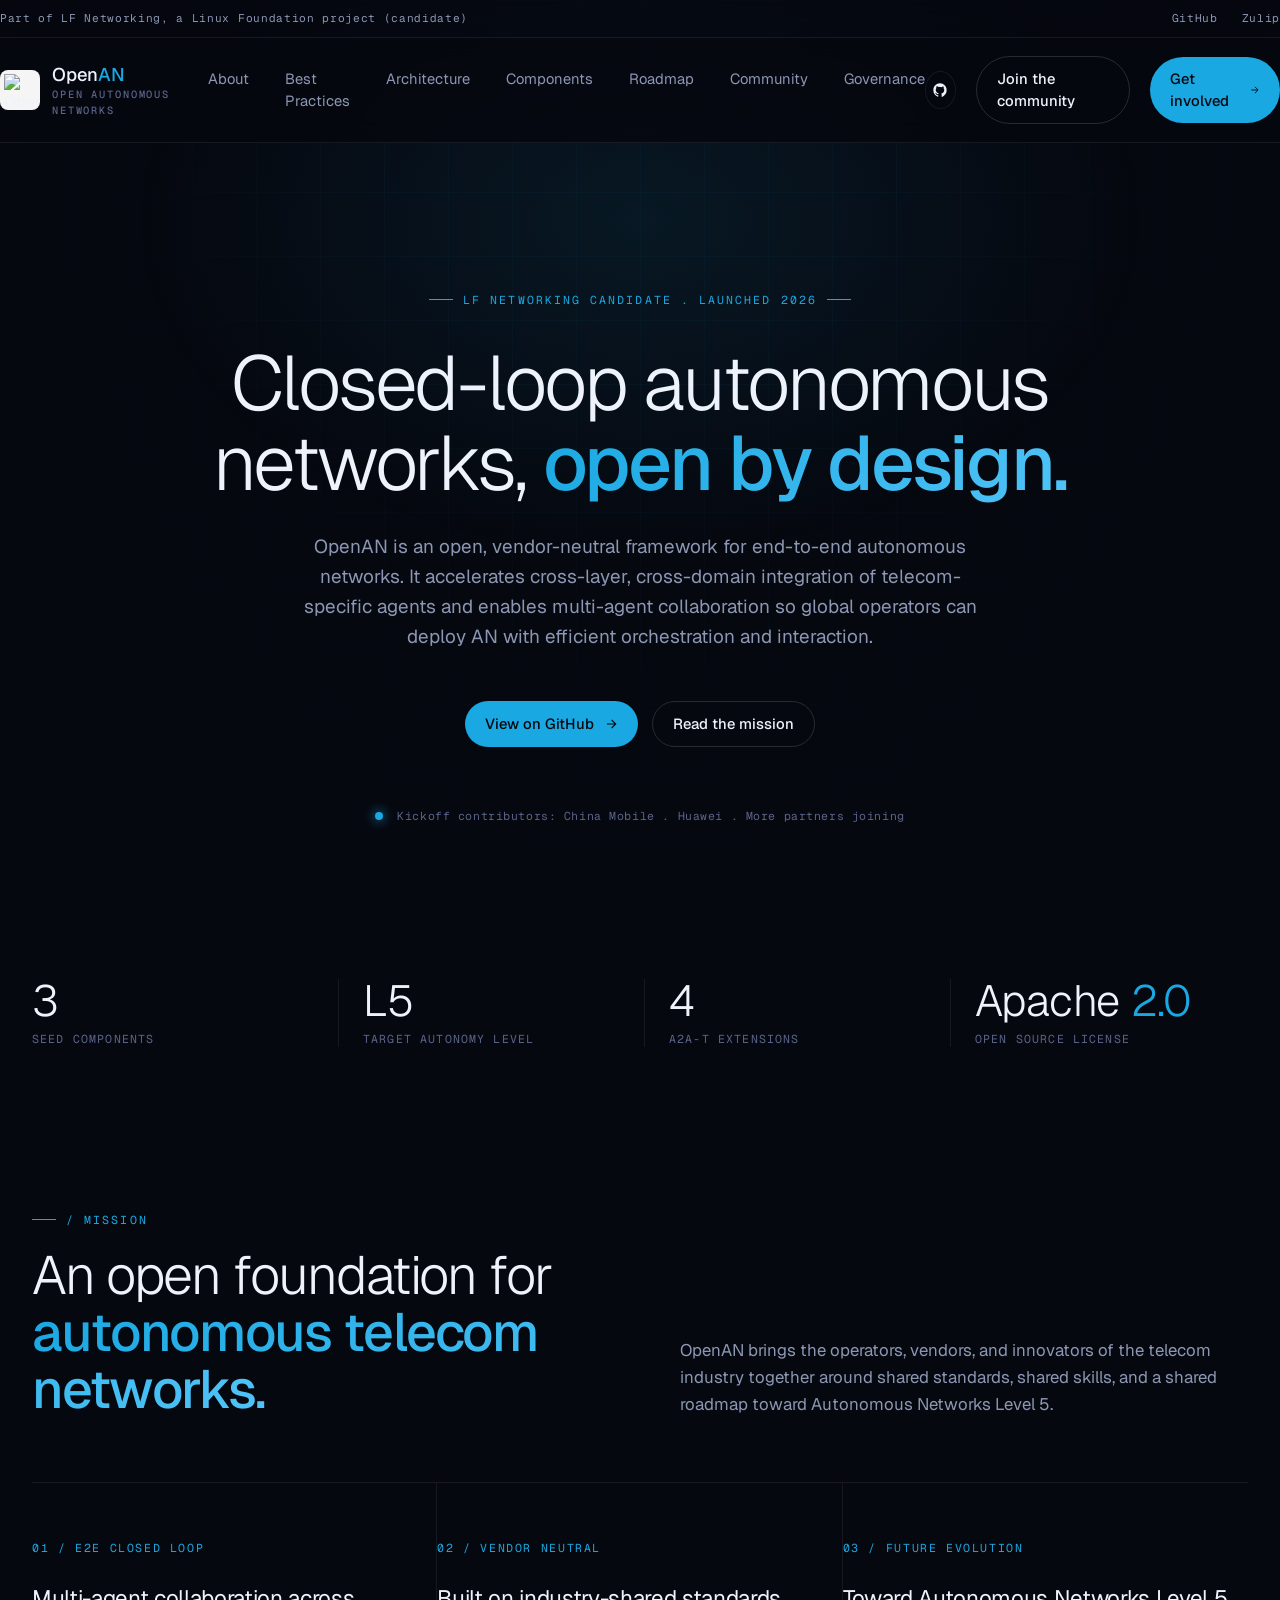
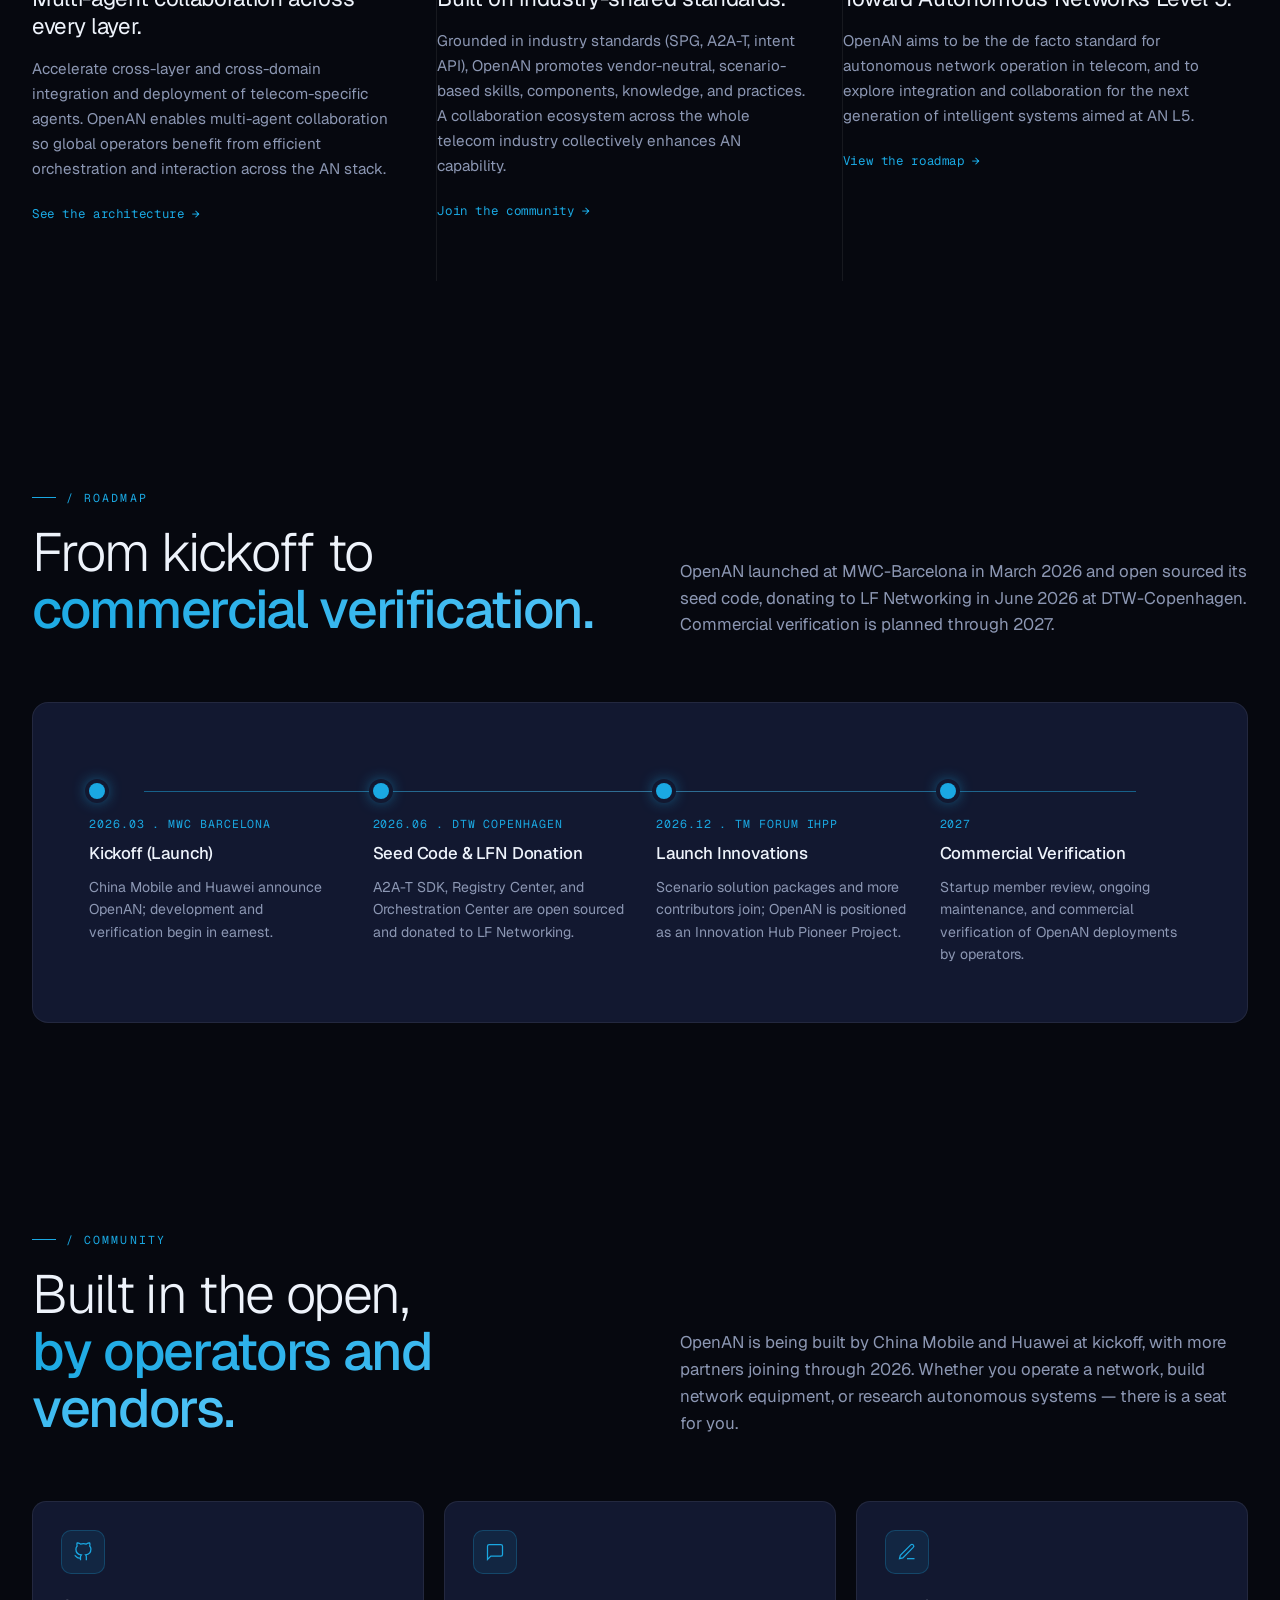
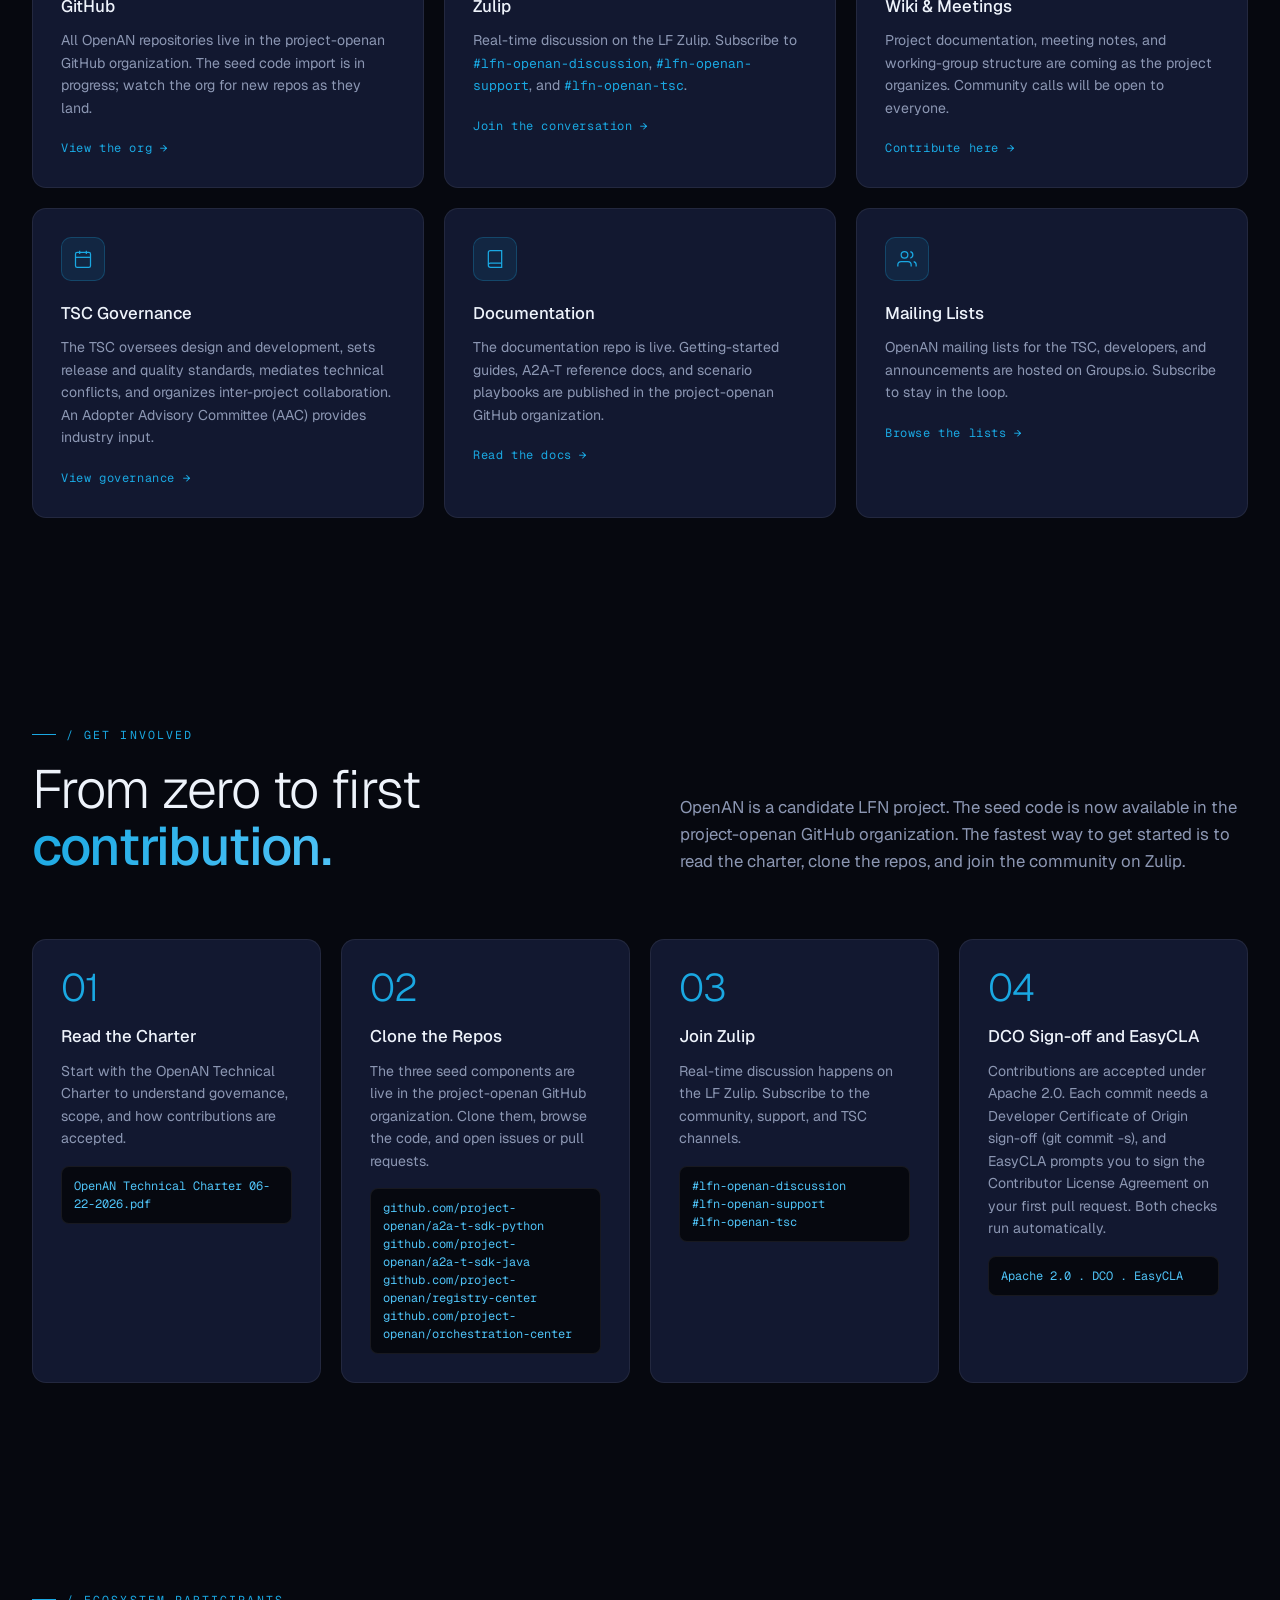
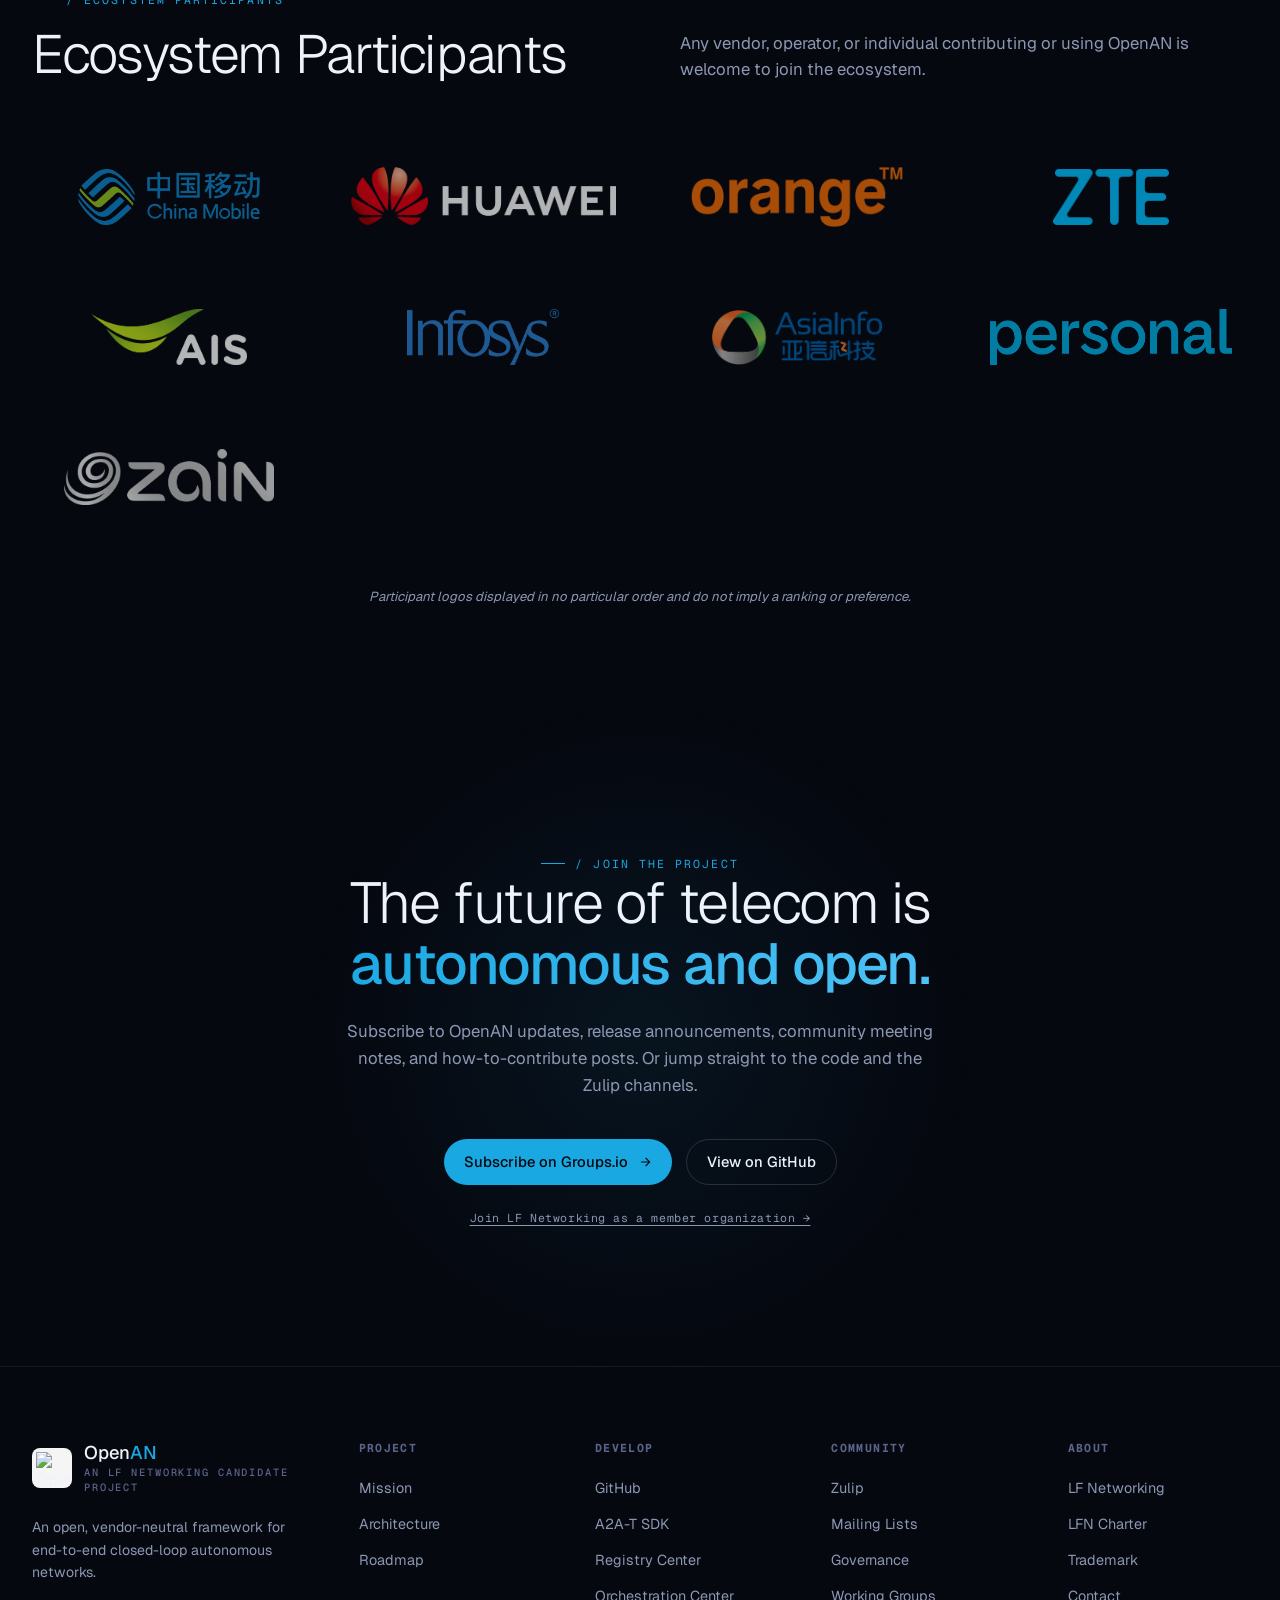
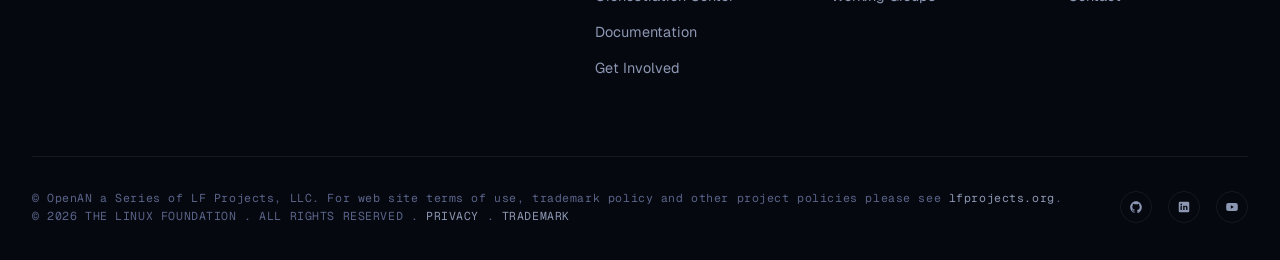
==== commit 3c96f2b9: "feat: add Zain logo Signed-off-by: Junjie Huang <huangjunjie72@huawei.com>" ====
--- a/index.html
+++ b/index.html
@@ -42,7 +42,6 @@
     font-size: 16px;
     line-height: 1.5;
     -webkit-font-smoothing: antialiased;
-    overflow-x: hidden;
   }
 
   /* Layered background: subtle grid + cool radial glow */
@@ -68,16 +67,6 @@
   }
 
   a { color: inherit; text-decoration: none; }
-  button { font: inherit; cursor: pointer; border: none; background: none; color: inherit; }
-  img, svg { display: block; max-width: 100%; }
-
-  .container {
-    max-width: 1320px;
-    margin: 0 auto;
-    padding: 0 32px;
-    position: relative;
-    z-index: 1;
-  }
 
   section { padding: 100px 0; position: relative; z-index: 1; }
 
@@ -260,219 +249,6 @@
     transition: opacity 0.2s;
   }
   .pillar-link:hover { opacity: 0.8; }
-
-  /* ---------- ARCHITECTURE CARD ---------- */
-  .architecture-card {
-    display: grid;
-    grid-template-columns: 1fr 1fr;
-    background: var(--surface);
-    border: 1px solid var(--border);
-    border-radius: 16px;
-    overflow: hidden;
-  }
-  .arch-content { padding: 56px; }
-  .arch-content h3 {
-    font-family: var(--display);
-    font-weight: 400;
-    font-size: 1.7rem;
-    line-height: 1.2;
-    letter-spacing: -0.02em;
-    margin: 18px 0 18px;
-  }
-  .arch-content p {
-    color: var(--text-muted);
-    line-height: 1.65;
-    margin-bottom: 32px;
-  }
-  .arch-meta {
-    display: flex;
-    gap: 36px;
-    margin-bottom: 32px;
-    padding: 20px 0;
-    border-top: 1px solid var(--border);
-    border-bottom: 1px solid var(--border);
-  }
-  .arch-meta div { display: flex; flex-direction: column; gap: 4px; }
-  .arch-meta strong {
-    font-family: var(--display);
-    font-weight: 400;
-    font-size: 1.6rem;
-    color: var(--signal);
-  }
-  .arch-meta span {
-    font-family: var(--mono);
-    font-size: 0.7rem;
-    color: var(--text-dim);
-    text-transform: uppercase;
-    letter-spacing: 0.08em;
-  }
-  .arch-visual {
-    background: linear-gradient(135deg, rgba(26,168,226,0.06), rgba(0,188,212,0.04));
-    border-left: 1px solid var(--border);
-    display: grid;
-    place-items: center;
-    min-height: 480px;
-  }
-
-  /* ---------- COMPONENT CARDS ---------- */
-  .components-grid {
-    display: grid;
-    grid-template-columns: repeat(3, 1fr);
-    gap: 20px;
-  }
-  .component-card {
-    background: var(--surface);
-    border: 1px solid var(--border);
-    border-radius: 14px;
-    padding: 32px;
-    transition: all 0.25s;
-  }
-  .component-card:hover {
-    border-color: var(--signal);
-    transform: translateY(-2px);
-    box-shadow: 0 12px 32px -16px rgba(26,168,226,0.4);
-  }
-  .component-num {
-    font-family: var(--mono);
-    font-size: 0.72rem;
-    color: var(--signal);
-    letter-spacing: 0.14em;
-    margin-bottom: 14px;
-    display: block;
-  }
-  .component-card h4 {
-    font-family: var(--display);
-    font-weight: 500;
-    font-size: 1.25rem;
-    margin-bottom: 12px;
-    letter-spacing: -0.01em;
-  }
-  .component-card .desc {
-    color: var(--text-muted);
-    font-size: 0.92rem;
-    line-height: 1.65;
-    margin-bottom: 18px;
-  }
-  .component-card .tags {
-    display: flex;
-    flex-wrap: wrap;
-    gap: 6px;
-  }
-  .component-card .tags span {
-    font-family: var(--mono);
-    font-size: 0.68rem;
-    color: var(--text-muted);
-    background: var(--surface-2);
-    padding: 4px 10px;
-    border-radius: 999px;
-    letter-spacing: 0.05em;
-  }
-
-  /* ---------- EXTENSIONS / PROJECT CARDS ---------- */
-  .projects-grid {
-    display: grid;
-    grid-template-columns: repeat(3, 1fr);
-    gap: 1px;
-    background: var(--border);
-    border: 1px solid var(--border);
-    border-radius: 14px;
-    overflow: hidden;
-  }
-  .project-card {
-    background: var(--surface);
-    padding: 32px;
-    transition: background 0.25s;
-  }
-  .project-card:hover { background: var(--surface-2); }
-  .project-card h4 {
-    font-family: var(--display);
-    font-weight: 500;
-    font-size: 1.1rem;
-    margin-bottom: 12px;
-    letter-spacing: -0.01em;
-    display: flex;
-    justify-content: space-between;
-    align-items: center;
-    gap: 12px;
-  }
-  .project-card h4 .tag {
-    font-family: var(--mono);
-    font-size: 0.65rem;
-    color: var(--signal);
-    background: rgba(26,168,226,0.1);
-    border: 1px solid rgba(26,168,226,0.25);
-    padding: 3px 8px;
-    border-radius: 999px;
-    letter-spacing: 0.05em;
-    text-transform: uppercase;
-    font-weight: 400;
-  }
-  .project-card .desc {
-    color: var(--text-muted);
-    font-size: 0.88rem;
-    line-height: 1.6;
-    margin-bottom: 16px;
-  }
-  .proj-link {
-    color: var(--signal);
-    font-family: var(--mono);
-    font-size: 0.75rem;
-    letter-spacing: 0.05em;
-  }
-
-  /* ---------- USE CASE ---------- */
-  .usecase-card {
-    background: var(--surface);
-    border: 1px solid var(--border);
-    border-radius: 16px;
-    padding: 48px;
-    display: grid;
-    grid-template-columns: 1fr 1fr;
-    gap: 56px;
-    align-items: center;
-  }
-  .usecase-card h3 {
-    font-family: var(--display);
-    font-weight: 400;
-    font-size: 1.5rem;
-    margin: 18px 0;
-    letter-spacing: -0.02em;
-  }
-  .usecase-card p {
-    color: var(--text-muted);
-    line-height: 1.65;
-    margin-bottom: 14px;
-  }
-  .usecase-flow {
-    background: linear-gradient(135deg, rgba(26,168,226,0.05), rgba(0,188,212,0.03));
-    border: 1px solid var(--border);
-    border-radius: 12px;
-    padding: 32px;
-  }
-  .usecase-flow ol {
-    list-style: none;
-    counter-reset: flow;
-  }
-  .usecase-flow li {
-    counter-increment: flow;
-    padding: 12px 0 12px 44px;
-    border-top: 1px solid var(--border);
-    position: relative;
-    color: var(--text-muted);
-    font-size: 0.92rem;
-    line-height: 1.55;
-  }
-  .usecase-flow li:first-child { border-top: none; }
-  .usecase-flow li::before {
-    content: counter(flow, decimal-leading-zero);
-    position: absolute;
-    left: 0; top: 12px;
-    font-family: var(--mono);
-    font-size: 0.78rem;
-    color: var(--signal);
-    letter-spacing: 0.05em;
-  }
-  .usecase-flow li strong { color: var(--text); font-weight: 500; }
 
   /* ---------- ROADMAP ---------- */
   .roadmap-card {
@@ -816,6 +592,8 @@
     padding: 12px 24px;
     background: var(--signal);
     color: var(--void);
+    border: none;
+    cursor: pointer;
     border-radius: 999px;
     font-weight: 500;
     font-size: 0.9rem;
@@ -898,12 +676,6 @@
     .pillar { border-right: none; border-bottom: 1px solid var(--border); padding: 36px 0 !important; }
     .pillar:last-child { border-bottom: none; }
     .pillar-num { margin-bottom: 24px; }
-    .architecture-card { grid-template-columns: 1fr; }
-    .arch-content { padding: 40px; }
-    .arch-visual { border-left: none; border-top: 1px solid var(--border); min-height: 360px; padding: 32px; }
-    .components-grid { grid-template-columns: 1fr; }
-    .projects-grid { grid-template-columns: repeat(2, 1fr); }
-    .usecase-card { grid-template-columns: 1fr; gap: 32px; padding: 36px; }
     .roadmap-card { padding: 36px; }
     .roadmap-grid { grid-template-columns: 1fr 1fr; gap: 32px 24px; }
     .roadmap-grid::before { display: none; }
@@ -915,18 +687,63 @@
     .section-head { grid-template-columns: 1fr; gap: 24px; align-items: start; margin-bottom: 48px; }
   }
   @media (max-width: 640px) {
-    .container { padding: 0 20px; }
     section { padding: 72px 0; }
     .stats-grid { grid-template-columns: 1fr 1fr; }
     .stat { border-left: none; padding-left: 0; }
-    .projects-grid { grid-template-columns: 1fr; }
-    .community-grid { grid-template-columns: 1fr; }
-    .steps-grid { grid-template-columns: 1fr; }
     .roadmap-grid { grid-template-columns: 1fr; }
     .footer-grid { grid-template-columns: 1fr; }
     .newsletter-form { flex-direction: column; border-radius: 16px; padding: 8px; }
     .newsletter-form button { border-radius: 12px; }
-    .arch-meta { flex-direction: column; gap: 16px; }
+  }
+
+  /* ---------- PARTNER LOGO GRID ---------- */
+  .partner-grid {
+    margin: 60px 0;
+    display: grid;
+    grid-template-columns: repeat(4, 1fr);
+    gap: 40px;
+    align-items: center;
+    justify-items: center;
+  }
+  .partner-logo {
+    height: 56px;
+    width: auto;
+    max-width: 100%;
+    opacity: 0.7;
+    transition: opacity 0.3s;
+  }
+.partner-grid a {
+    display: flex;
+    align-items: center;
+    justify-content: center;
+    line-height: 0;
+    height: 100px;
+  }
+  .partner-logo:hover {
+    opacity: 1;
+  }
+
+  /* Orange and Huawei logos render smaller at 56px; widen them slightly */
+  .partner-logo[alt="Orange"] {
+    height: 120px;
+  }
+  .partner-logo[alt="Huawei"] {
+    height: 80px;
+  }
+
+  .partner-note {
+    margin: 24px auto 0;
+    max-width: 620px;
+    text-align: center;
+    font-size: 0.82rem;
+    color: var(--text-muted);
+  }
+
+  @media (max-width: 768px) {
+    .partner-grid {
+      grid-template-columns: repeat(2, 1fr);
+      gap: 32px;
+    }
   }
 
   @media (prefers-reduced-motion: reduce) {
@@ -946,8 +763,7 @@
       <a href="index.html" style="font-weight:600;">OpenAN</a>
       <a href="index.html#about">About</a>
       <a href="best-practices.html">Best Practices</a>
-      <a href="index.html#architecture">Architecture</a>
-      <a href="index.html#components">Components</a>
+      <a href="architecture.html">Architecture</a>
       <a href="index.html#roadmap">Roadmap</a>
       <a href="index.html#community">Community</a>
       <a href="governance.html">Governance</a>
@@ -1021,7 +837,7 @@
         <span class="pillar-num">01 / E2E Closed Loop</span>
         <h3>Multi-agent collaboration across every layer.</h3>
         <p>Accelerate cross-layer and cross-domain integration and deployment of telecom-specific agents. OpenAN enables multi-agent collaboration so global operators benefit from efficient orchestration and interaction across the AN stack.</p>
-        <a href="#architecture" class="pillar-link">See the architecture &#8594;</a>
+        <a href="architecture.html" class="pillar-link">See the architecture &#8594;</a>
       </div>
       <div class="pillar">
         <span class="pillar-num">02 / Vendor Neutral</span>
@@ -1034,163 +850,6 @@
         <h3>Toward Autonomous Networks Level 5.</h3>
         <p>OpenAN aims to be the de facto standard for autonomous network operation in telecom, and to explore integration and collaboration for the next generation of intelligent systems aimed at AN L5.</p>
         <a href="#roadmap" class="pillar-link">View the roadmap &#8594;</a>
-      </div>
-    </div>
-  </div>
-</section>
-
-<!-- ARCHITECTURE -->
-<section id="architecture" style="padding-top: 40px;">
-  <div class="container">
-    <div class="architecture-card">
-      <div class="arch-content">
-        <span class="kicker">Project Scope</span>
-        <h3>A multi-agent collaboration framework for OSS, EMS, and the network layer.</h3>
-        <p>OpenAN sits between the service layer (OSS copilots, optimization and fault agents) and the network layer (RAN, fixed access, IP, core). The A2A-T SDK extends Google's A2A protocol with telecom-grade primitives so agents in either layer can register, discover, negotiate, and act safely on the network.</p>
-
-        <div class="arch-meta">
-          <div>
-            <strong>3</strong>
-            <span>Open source components</span>
-          </div>
-          <div>
-            <strong>4</strong>
-            <span>A2A-T extensions</span>
-          </div>
-          <div>
-            <strong>2</strong>
-            <span>Transport protocols</span>
-          </div>
-        </div>
-
-        <a href="#components" class="btn btn-primary">
-          Explore the components
-          <svg width="14" height="14" viewBox="0 0 24 24" fill="none" stroke="currentColor" stroke-width="2"><path d="M5 12h14M13 5l7 7-7 7"/></svg>
-        </a>
-      </div>
-
-      <div class="arch-visual">
-        <img src="src/images/openan-arch.png" alt="OpenAN Architecture Diagram" style="max-width:100%;height:auto;">
-      </div>
-    </div>
-  </div>
-</section>
-
-<!-- COMPONENTS -->
-<section id="components">
-  <div class="container">
-    <div class="section-head">
-      <div>
-        <span class="kicker section-tag">/ Seed Components</span>
-        <h2>Three components,<br/><em>open sourced together.</em></h2>
-      </div>
-      <p>In June 2026 at DTW-Copenhagen, OpenAN open sources its three seed components. From September to December, scenario-based solution packages are released through joint innovation with operators.</p>
-    </div>
-
-    <div class="components-grid">
-      <div class="component-card">
-        <span class="component-num">01 / SDK</span>
-        <h4>A2A-T SDK</h4>
-        <p class="desc">A telecom-grade extension of the A2A protocol, designed for deterministic, network-scenario-compliant cross-layer agent collaboration. Supports JSON-RPC and HTTP+REST.</p>
-        <div class="tags">
-          <span>JSON-RPC</span>
-          <span>HTTP+REST</span>
-          <span>Apache 2.0</span>
-          <span>A2A-T-SDK-Python</span>
-          <span>A2A-T-SDK-Java</span>
-        </div>
-      </div>
-      <div class="component-card">
-        <span class="component-num">02 / Discovery</span>
-        <h4>Registry Center</h4>
-        <p class="desc">The "agent labor market" — a yellow-pages service that finds and manages agent addresses, registers skills, handles health management, and uses LLM-aided retrieval to map intents to the right agent.</p>
-        <div class="tags">
-          <span>Agent Cards</span>
-          <span>Skill Registry</span>
-          <span>RAG Retrieval</span>
-        </div>
-      </div>
-      <div class="component-card">
-        <span class="component-num">03 / Workflow</span>
-        <h4>Orchestration Center</h4>
-        <p class="desc">A hub that orchestrates agents into reliable, reusable workflows via a workflow canvas, condition editor, property manager, and a workflow market — bridging manual design and autonomous programming.</p>
-        <div class="tags">
-          <span>Workflow Canvas</span>
-          <span>Autonomous Programming</span>
-          <span>Knowledge &amp; RAG</span>
-        </div>
-      </div>
-    </div>
-  </div>
-</section>
-
-<!-- A2A-T EXTENSIONS -->
-<section style="padding-top: 40px;">
-  <div class="container">
-    <div class="section-head">
-      <div>
-        <span class="kicker section-tag">/ A2A-T Extensions</span>
-        <h2>Telecom-grade primitives on top<br/>of <em>the A2A protocol.</em></h2>
-      </div>
-      <p>A2A is the foundation for inter-agent communication. For telecom, A2A-T adds four extensions so agents can describe tasks precisely, share network events efficiently, negotiate around ambiguity, and act on the network only with explicit authorization.</p>
-    </div>
-
-    <div class="projects-grid">
-      <div class="project-card">
-        <h4>Task-T <span class="tag">Schema</span></h4>
-        <div class="desc">A structured task schema that defines a deterministic prompt for each task, eliminating the ambiguity of free-form requests between agents.</div>
-      </div>
-      <div class="project-card">
-        <h4>Notification-T <span class="tag">Eventing</span></h4>
-        <div class="desc">Network event subscription and publication. Optimized for the data/event reporting patterns that telecom O&amp;M relies on at scale.</div>
-      </div>
-      <div class="project-card">
-        <h4>Negotiation-T <span class="tag">Control</span></h4>
-        <div class="desc">Controllable, structured negotiation between agents to resolve ambiguity and confirm feasibility before action is taken.</div>
-      </div>
-      <div class="project-card">
-        <h4>Authorization-T <span class="tag">Security</span></h4>
-        <div class="desc">Dynamic security: agent card and skill limitations plus explicit authorization before any agent makes network-changing operations.</div>
-      </div>
-      <div class="project-card">
-        <h4>Agent Cards <span class="tag">Base</span></h4>
-        <div class="desc">A2A base fields — name, description, URL, provider, version, capabilities, authentication, default input modes, and skills — fully reused by A2A-T.</div>
-      </div>
-      <div class="project-card">
-        <h4>Transport <span class="tag">Protocol</span></h4>
-        <div class="desc">JSON-RPC for fixed-format, one-way messages; HTTP+REST for stateful, long-lived connections over URL-addressable resources.</div>
-      </div>
-    </div>
-  </div>
-</section>
-
-<!-- USE CASE -->
-<section style="padding-top: 40px;">
-  <div class="container">
-    <div class="section-head">
-      <div>
-        <span class="kicker section-tag">/ Multi-Agent Use Case</span>
-        <h2>Home broadband<br/><em>complaint handling.</em></h2>
-      </div>
-      <p>When a customer calls in with "no internet for two days" or "YouTube is slow", OpenAN orchestrates the right agents end-to-end — billing, CDN, RAN, and vendor-specific fault agents — and hands off to a human expert only when needed.</p>
-    </div>
-
-    <div class="usecase-card">
-      <div>
-        <span class="kicker">Workflow</span>
-        <h3>From call center to NOC, with humans in the loop.</h3>
-        <p>The Home Broadband Complaint Handling Agent recalls a workflow from the Orchestration Center, retrieves the matching agents from the Registry Center, and coordinates them over A2A-T.</p>
-        <p>Different complaints trigger different workflows: a billing issue invokes the customer-care and billing agents; a CDN issue invokes customer-care, the CDN agent, and a vendor FAN agent.</p>
-      </div>
-
-      <div class="usecase-flow">
-        <ol>
-          <li><strong>Intent capture</strong> — Call center receives the customer complaint and forwards intent to the Complaint Handling Agent.</li>
-          <li><strong>Workflow recall</strong> — The Orchestration Center selects the workflow that matches the complaint type.</li>
-          <li><strong>Agent retrieval</strong> — The Registry Center returns matching agent cards (customer care, billing, CDN, vendor FAN, etc.).</li>
-          <li><strong>Multi-agent execution</strong> — Agents collaborate over A2A-T to diagnose and resolve the issue.</li>
-          <li><strong>Expert handoff</strong> — When the workflow cannot resolve the case, the NOC expert is brought in with full context.</li>
-        </ol>
       </div>
     </div>
   </div>
@@ -1344,6 +1003,33 @@
   </div>
 </section>
 
+<!-- ECOSYSTEM PARTICIPANTS -->
+<section id="participants">
+  <div class="container">
+    <div class="section-head">
+      <div>
+        <span class="kicker section-tag">/ Ecosystem Participants</span>
+        <h2>Ecosystem Participants</h2>
+      </div>
+      <p>Any vendor, operator, or individual contributing or using OpenAN is welcome to join the ecosystem.</p>
+    </div>
+
+    <div class="partner-grid">
+        <a href="https://www.chinamobileltd.com" target="_blank" rel="noopener noreferrer"><img class="partner-logo" src="./src/images/participants-logo/china_mobile.png" alt="China Mobile" /></a>
+        <a href="https://www.huawei.com" target="_blank" rel="noopener noreferrer"><img class="partner-logo" src="./src/images/participants-logo/huawei.png" alt="Huawei" /></a>
+        <a href="https://www.orange.com" target="_blank" rel="noopener noreferrer"><img class="partner-logo" src="./src/images/participants-logo/orange.png" alt="Orange" /></a>
+        <a href="https://www.zte.com.cn" target="_blank" rel="noopener noreferrer"><img class="partner-logo" src="./src/images/participants-logo/zte.webp" alt="ZTE" /></a>
+        <a href="https://www.ais.co.th" target="_blank" rel="noopener noreferrer"><img class="partner-logo" src="./src/images/participants-logo/ais.png" alt="AIS" /></a>
+        <a href="https://www.infosys.com" target="_blank" rel="noopener noreferrer"><img class="partner-logo" src="./src/images/participants-logo/infosys.webp" alt="Infosys" /></a>
+        <a href="https://www.asiainfo.com" target="_blank" rel="noopener noreferrer"><img class="partner-logo" src="./src/images/participants-logo/asianinfo.png" alt="AsiaInfo" /></a>
+        <a href="https://www.telecom.com.ar" target="_blank" rel="noopener noreferrer"><img class="partner-logo" src="./src/images/participants-logo/personal.webp" alt="Personal / Telecom Argentina" /></a>
+        <a href="https://www.kw.zain.com/" target="_blank" rel="noopener noreferrer"><img class="partner-logo" src="./src/images/participants-logo/zain.png" alt="Zain" /></a>
+    </div>
+
+    <p class="partner-note"><em>Participant logos displayed in no particular order and do not imply a ranking or preference.</em></p>
+  </div>
+</section>
+
 <!-- JOIN CTA -->
 <section class="join-cta" id="join">
   <div class="container">
@@ -1383,8 +1069,7 @@
         <h5>Project</h5>
         <ul>
           <li><a href="#about">Mission</a></li>
-          <li><a href="#architecture">Architecture</a></li>
-          <li><a href="#components">Components</a></li>
+          <li><a href="architecture.html">Architecture</a></li>
           <li><a href="#roadmap">Roadmap</a></li>
         </ul>
       </div>
